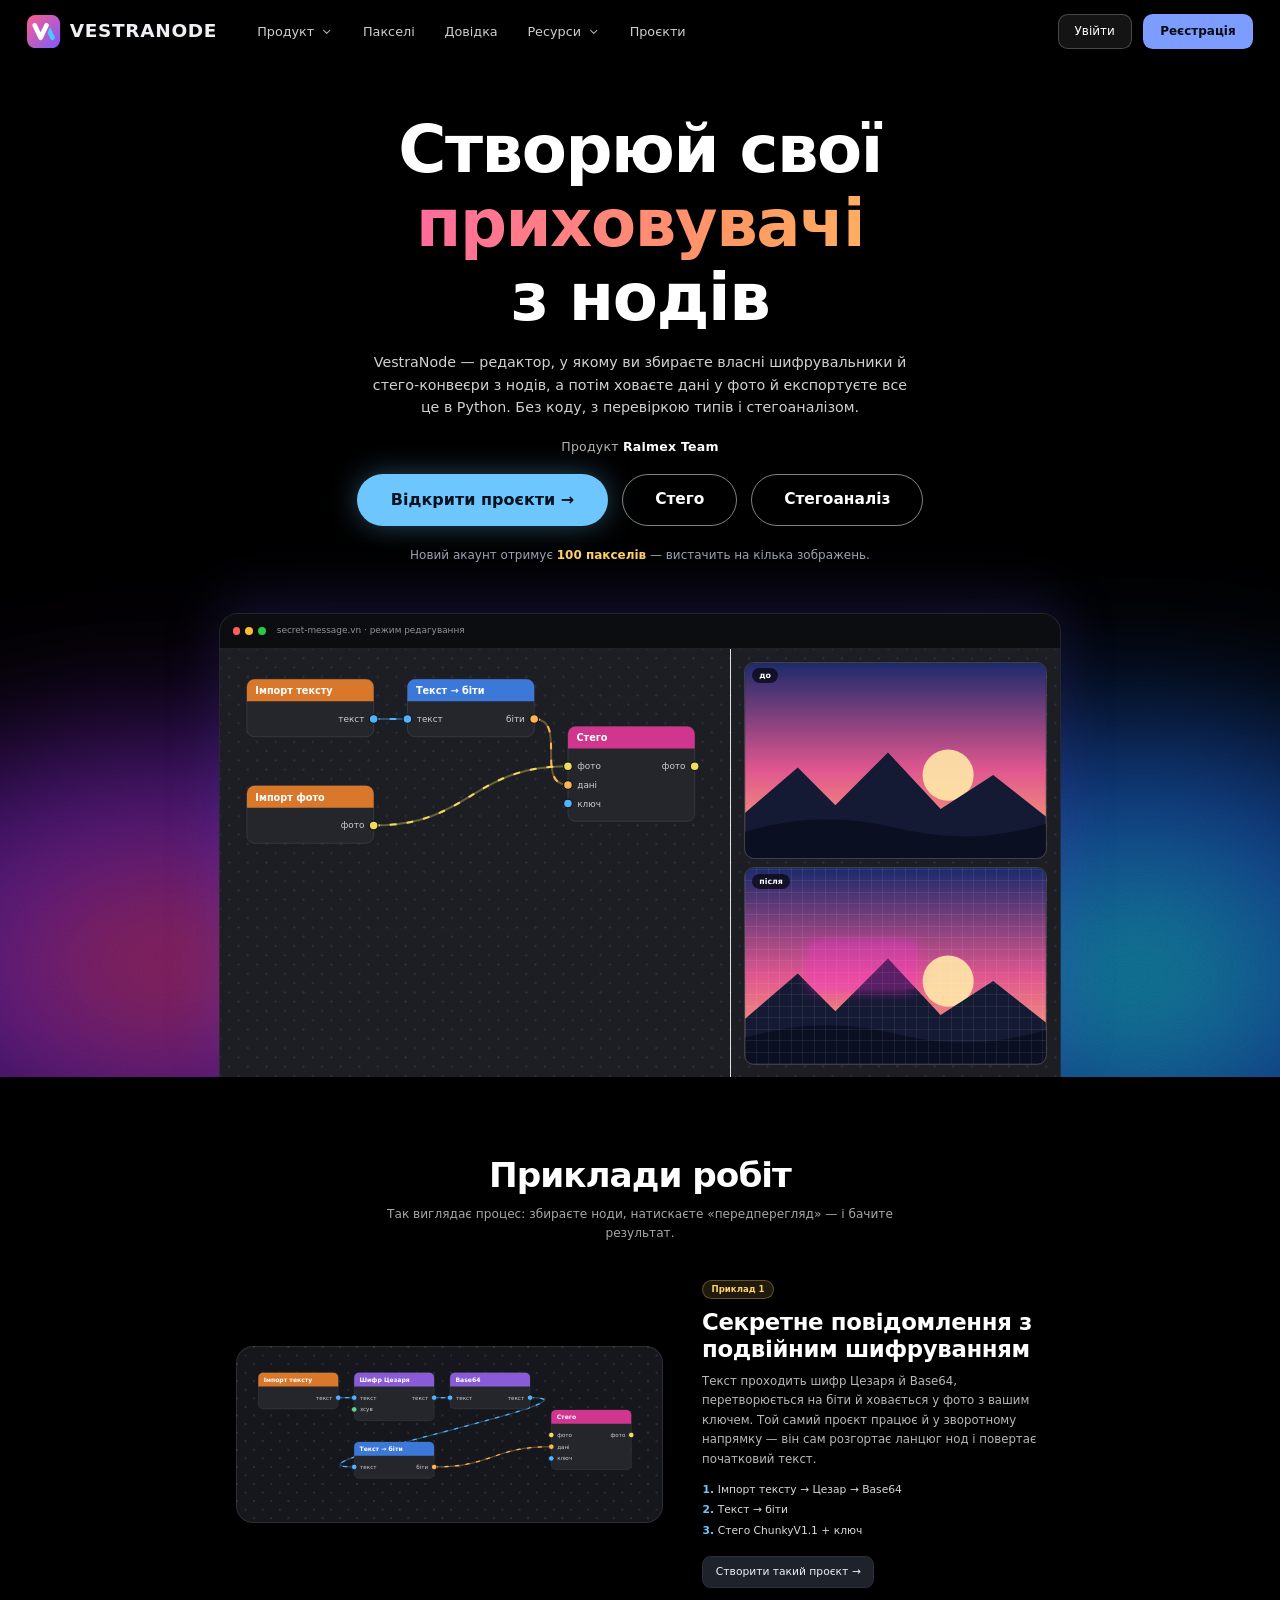
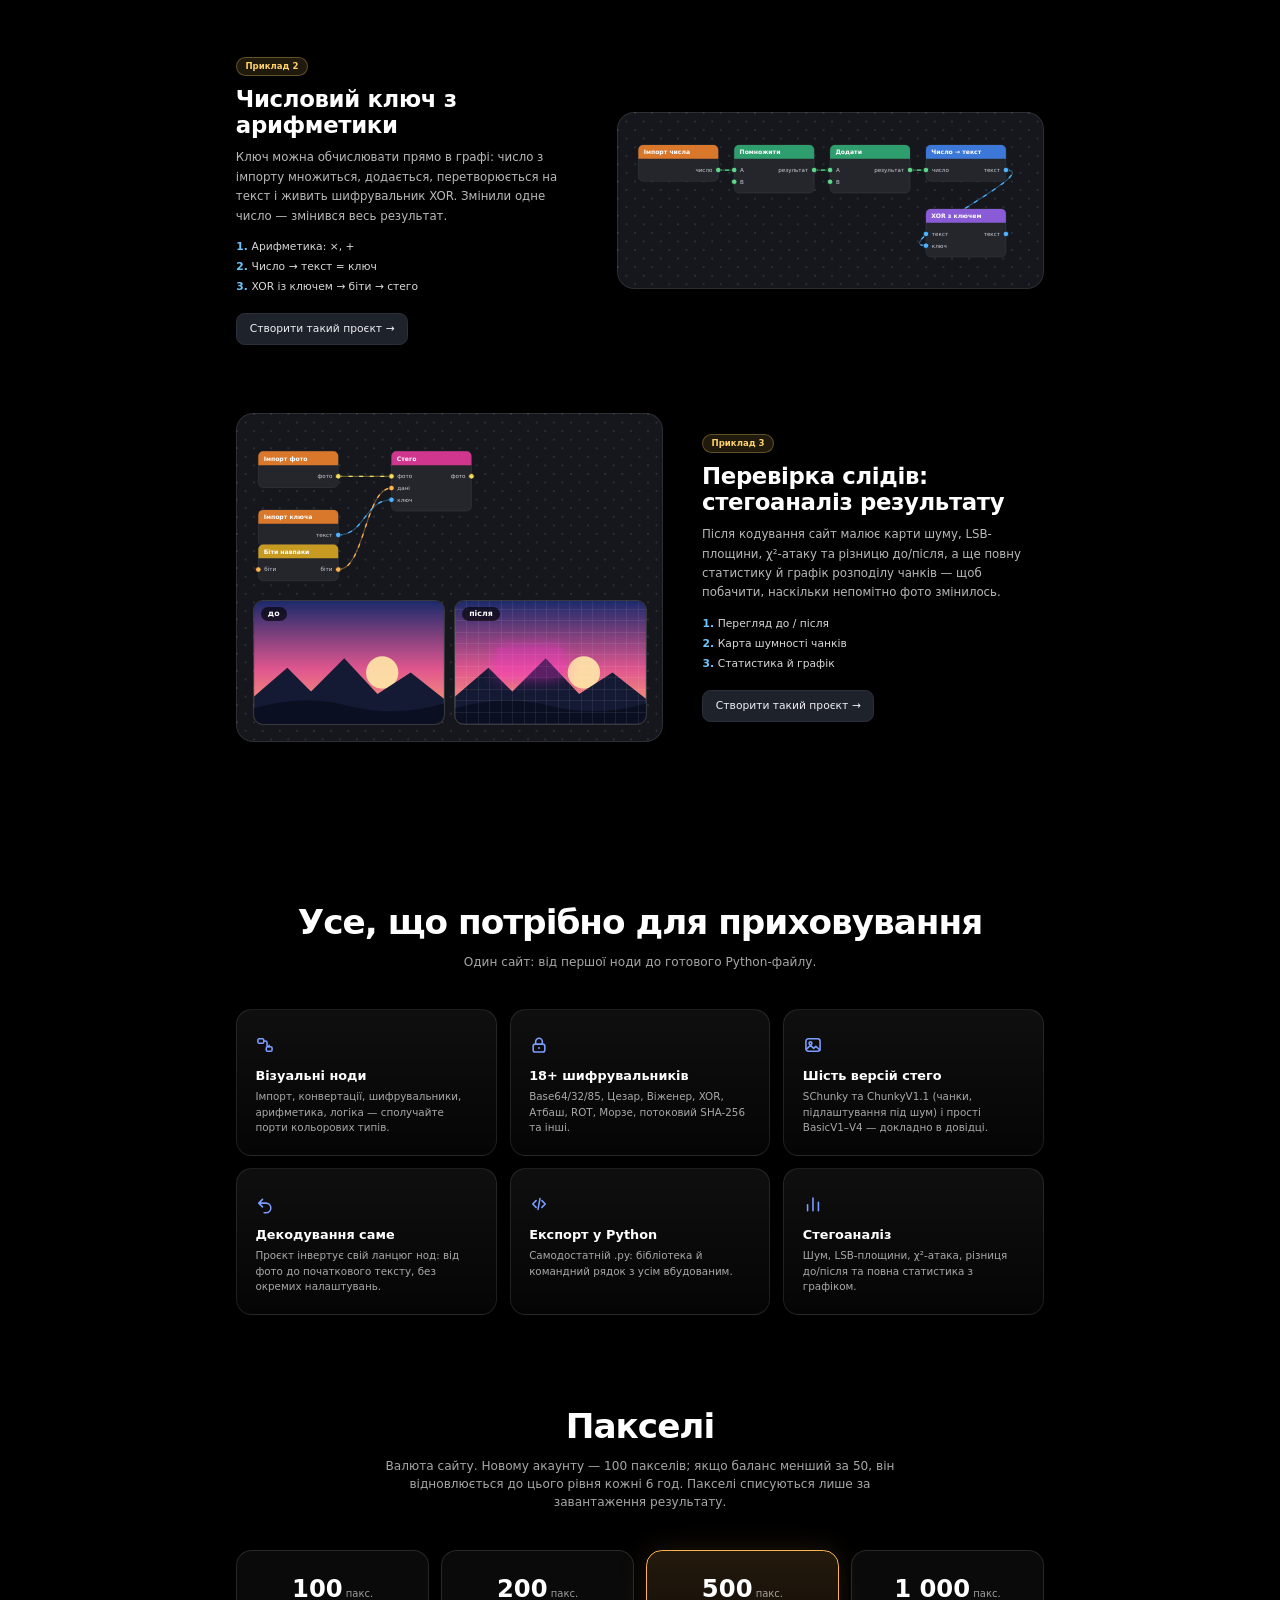
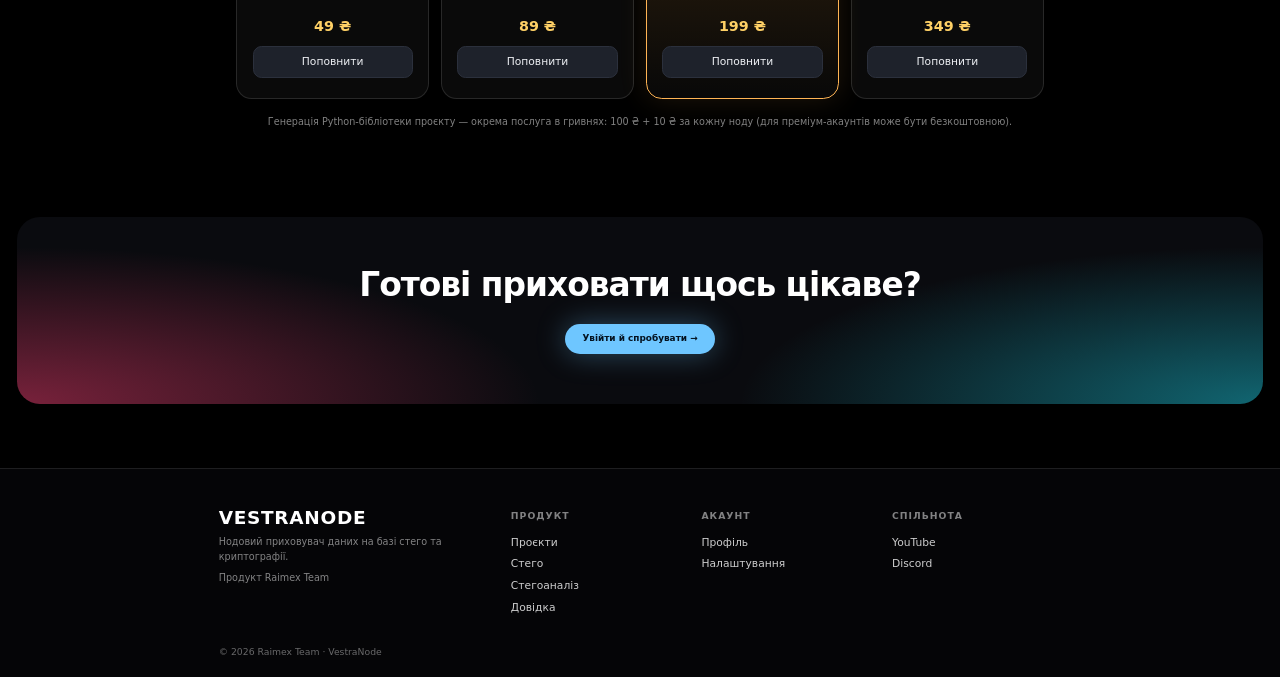
==== index.html @ a46b9a26 "VestraNode static frontend for GitHub Pages Co-Authored-By: Claude Sonnet 5.5 <noreply@anthropic.com" ====
<!doctype html>
<html lang="uk" data-theme="dark">
<head>
  <meta charset="utf-8">
  <meta name="viewport" content="width=device-width, initial-scale=1">
  <title>VestraNode — нодовий приховувач даних</title>
  <link rel="icon" href="img/favicon.svg" type="image/svg+xml">
  <link rel="manifest" href="manifest.webmanifest">
  <link rel="apple-touch-icon" href="img/icon-192.png">
  <meta name="theme-color" content="#0b0c10">
  <link rel="stylesheet" href="css/base.css">
  <link rel="stylesheet" href="css/landing.css">
  <link rel="stylesheet" href="css/pages.css">
  <link rel="stylesheet" href="css/lab.css">
  <link rel="stylesheet" href="css/editor.css">
  <link rel="stylesheet" href="css/extra.css">
</head>
<body>
  <header id="topbar"></header>
  <div id="notice"></div>
  <main id="app"></main>
  <div id="toasts"></div>
  <div id="modal-root"></div>
  <script src="config.js"></script>
  <script type="module" src="js/main.js"></script>
</body>
</html>
---- css/base.css ----
/* ===== VestraNode — база: теми, компоненти ===== */
:root {
  --accent: #7c9cff;
  --on-accent: #0b0c10;
  --bg: #0b0c10; --bg-2: #12141a; --card: #171a21; --card-2: #1e222b; --line: #2b303c;
  --text: #eef0f4; --muted: #9aa3b2; --faint: #6c7586;
  --accent-ink: var(--accent);
  --danger: #ff6b6b; --ok: #5fd68a; --warn: #ffd166;
  --radius: 1rem; --shadow: 0 0.625rem 1.875rem rgba(0, 0, 0, .35);
  --font: "Inter", "Segoe UI", system-ui, -apple-system, Roboto, sans-serif;
  --header-h: 4.25rem;
  color-scheme: dark;
}
:root[data-theme="light"] {
  --bg: #f3f5f9; --bg-2: #ffffff; --card: #ffffff; --card-2: #eef1f6; --line: #d8dde8;
  --text: #171a21; --muted: #4d5666; --faint: #697284;
  --accent-ink: color-mix(in srgb, var(--accent) 48%, #0b1020);
  --danger: #c62828; --ok: #17803f; --warn: #946000;
  --shadow: 0 0.625rem 1.875rem rgba(20, 30, 60, .12);
  color-scheme: light;
}

* { box-sizing: border-box; }
html, body { margin: 0; min-height: 100%; }
body { background: var(--bg); color: var(--text); font: 0.9375rem/1.5 var(--font); -webkit-font-smoothing: antialiased; }
button, input, textarea, select { font: inherit; color: inherit; }
button { cursor: pointer; }
a { color: inherit; text-decoration: none; }
[hidden] { display: none !important; }
small { color: var(--muted); }
h1, h2, h3, h4 { margin: 0; line-height: 1.15; }

/* ---------- смуги прокручування ---------- */
*::-webkit-scrollbar { width: 0.75rem; height: 0.75rem; }
*::-webkit-scrollbar-track { background: transparent; margin: 0.25rem; }
*::-webkit-scrollbar-thumb { background: color-mix(in srgb, var(--muted) 38%, transparent); background-clip: padding-box; border: 0.1875rem solid transparent; border-radius: 62.4375rem; }
*::-webkit-scrollbar-thumb:hover { background: var(--accent); background-clip: padding-box; border: 0.1875rem solid transparent; }
*::-webkit-scrollbar-button { display: none; }
*::-webkit-scrollbar-corner { background: transparent; }

/* ---------- кнопки ---------- */
.btn {
  display: inline-flex; align-items: center; justify-content: center; gap: 0.5rem; padding: 0.625rem 1.125rem; border: 1px solid transparent;
  border-radius: 0.75rem; background: var(--accent); color: var(--on-accent); font-weight: 600; transition: filter .15s, transform .06s, background .15s, border-color .15s, opacity .15s;
  white-space: nowrap;
}
.btn:hover:not(:disabled) { filter: brightness(1.08); }
.btn:active:not(:disabled) { transform: translateY(1px); }
.btn:disabled { opacity: .45; cursor: not-allowed; }
.btn.ghost { background: var(--card-2); color: var(--text); border-color: var(--line); font-weight: 500; }
.btn.ghost:hover:not(:disabled) { border-color: var(--accent); filter: none; }
.btn.danger { background: color-mix(in srgb, var(--danger) 18%, transparent); color: var(--danger); border-color: color-mix(in srgb, var(--danger) 40%, transparent); }
.btn.danger:hover:not(:disabled) { background: var(--danger); color: #fff; filter: none; }
.btn.pill { border-radius: 62.4375rem; padding: 0.75rem 1.5rem; }
.btn.small { padding: 0.375rem 0.75rem; border-radius: 0.625rem; font-size: 0.8125rem; }
.btn.block { width: 100%; }
.icon-btn { width: 2rem; height: 2rem; display: inline-grid; place-items: center; border: 0; border-radius: 0.5625rem; background: transparent; color: var(--muted); transition: background .15s, color .15s; }
.icon-btn:hover { background: var(--card-2); color: var(--text); }
.icon-btn.danger:hover { background: var(--danger); color: #fff; }

/* ---------- поля ---------- */
.input, .textarea {
  width: 100%; padding: 0.625rem 0.8125rem; background: var(--card-2); border: 1px solid var(--line); border-radius: 0.75rem; outline: none;
  transition: border-color .15s, box-shadow .15s;
}
.input:focus, .textarea:focus { border-color: var(--accent); box-shadow: 0 0 0 0.1875rem color-mix(in srgb, var(--accent) 25%, transparent); }
.input.num { font-variant-numeric: tabular-nums; }
.textarea { resize: vertical; min-height: 6rem; font-family: ui-monospace, Consolas, monospace; font-size: 0.8125rem; }
.field { display: grid; gap: 0.375rem; }
.field > span, .label { font-size: 0.8125rem; color: var(--muted); font-weight: 500; }

.check { display: flex; align-items: center; gap: 0.625rem; cursor: pointer; user-select: none; }
.check input { width: 1.125rem; height: 1.125rem; accent-color: var(--accent); margin: 0; }

.switch { position: relative; width: 2.625rem; height: 1.5rem; flex: none; }
.switch input { opacity: 0; position: absolute; inset: 0; margin: 0; cursor: pointer; z-index: 1; }
.switch i { position: absolute; inset: 0; background: var(--line); border-radius: 62.4375rem; transition: background .2s; }
.switch i::after { content: ""; position: absolute; top: 0.1875rem; left: 0.1875rem; width: 1.125rem; height: 1.125rem; border-radius: 50%; background: #fff; transition: transform .2s; }
.switch input:checked + i { background: var(--accent); }
.switch input:checked + i::after { transform: translateX(1.125rem); }

/* ---------- картки / чипи ---------- */
.card { background: var(--card); border: 1px solid var(--line); border-radius: var(--radius); padding: 1.25rem; }
.chip { display: inline-flex; align-items: center; gap: 0.375rem; padding: 0.1875rem 0.625rem; border-radius: 62.4375rem; background: var(--card-2); border: 1px solid var(--line); font-size: 0.75rem; color: var(--muted); }
.seg { display: inline-flex; background: var(--card-2); border: 1px solid var(--line); border-radius: 0.75rem; padding: 0.1875rem; gap: 0.1875rem; }
.seg button { border: 0; background: transparent; padding: 0.4375rem 0.875rem; border-radius: 0.5625rem; color: var(--muted); white-space: nowrap; transition: background .15s, color .15s; }
.seg button.on { background: var(--accent); color: var(--on-accent); font-weight: 600; }
.seg button:disabled { opacity: .4; cursor: not-allowed; }

/* ---------- спадний список (власний, закруглений) ---------- */
.dd { position: relative; }
.dd-btn { display: flex; align-items: center; justify-content: space-between; gap: 0.625rem; width: 100%; text-align: left; padding: 0.5625rem 0.75rem; background: var(--card-2); border: 1px solid var(--line); border-radius: 0.75rem; transition: border-color .15s, box-shadow .15s; }
.dd-btn:hover { border-color: color-mix(in srgb, var(--accent) 55%, var(--line)); }
.dd.open .dd-btn, .dd-btn:focus-visible { border-color: var(--accent); outline: none; box-shadow: 0 0 0 0.1875rem color-mix(in srgb, var(--accent) 25%, transparent); }
.dd-val { min-width: 0; overflow: hidden; text-overflow: ellipsis; white-space: nowrap; }
.dd-chev { flex: none; color: var(--muted); transition: transform .2s; }
.dd.open .dd-chev { transform: rotate(180deg); color: var(--accent-ink); }
.dd-menu {
  position: absolute; left: 0; min-width: 100%; top: calc(100% + 0.375rem); z-index: 80; padding: 0.375rem; max-height: 20rem; overflow-y: auto;
  background: var(--card); border: 1px solid var(--line); border-radius: 0.875rem; box-shadow: 0 0.875rem 2.25rem rgba(0, 0, 0, .5); display: grid; gap: 0.125rem;
  animation: pop .14s ease-out;
}
.dd-menu.up { top: auto; bottom: calc(100% + 0.375rem); }
.dd-item { display: flex; align-items: center; justify-content: space-between; gap: 0.75rem; width: 100%; text-align: left; padding: 0.5rem 0.6875rem; border: 0; border-radius: 0.625rem; background: transparent; white-space: nowrap; }
.dd-item:hover, .dd-item:focus-visible { background: color-mix(in srgb, var(--accent) 14%, transparent); outline: none; }
.dd-item.on { background: color-mix(in srgb, var(--accent) 10%, transparent); }
.dd-item .tick { width: 1rem; height: 1rem; color: var(--accent-ink); opacity: 0; flex: none; }
.dd-item.on .tick { opacity: 1; }
@keyframes pop { from { opacity: 0; transform: translateY(-6px) scale(.98); } to { opacity: 1; transform: none; } }

/* ---------- контекстні меню ---------- */
.ctx { position: fixed; z-index: 200; min-width: 11.875rem; padding: 0.375rem; background: var(--card); border: 1px solid var(--line); border-radius: 0.875rem; box-shadow: 0 1rem 2.5rem rgba(0, 0, 0, .55); animation: pop .12s ease-out; }
.ctx button { display: flex; align-items: center; gap: 0.625rem; width: 100%; padding: 0.5rem 0.6875rem; border: 0; border-radius: 0.5625rem; background: transparent; text-align: left; }
.ctx button:hover { background: color-mix(in srgb, var(--accent) 14%, transparent); }
.ctx button.danger { color: var(--danger); }
.ctx button.danger:hover { background: color-mix(in srgb, var(--danger) 16%, transparent); }
.ctx hr { border: 0; border-top: 1px solid var(--line); margin: 0.3125rem 0.25rem; }

/* ---------- модальні вікна ---------- */
.modal-back { position: fixed; inset: 0; z-index: 300; display: grid; place-items: center; background: rgba(0, 0, 0, .6); backdrop-filter: blur(0.25rem); animation: fade .15s; }
.modal { width: min(27.5rem, 92vw); padding: 1.5rem; background: var(--card); border: 1px solid var(--line); border-radius: 1.25rem; box-shadow: var(--shadow); animation: pop .18s ease-out; }
.modal h3 { font-size: 1.1875rem; margin-bottom: 0.5rem; }
.modal p { color: var(--muted); margin: 0 0 1rem; }
.modal .actions { display: flex; justify-content: flex-end; gap: 0.625rem; margin-top: 1.125rem; }
@keyframes fade { from { opacity: 0; } to { opacity: 1; } }

/* ---------- сповіщення ---------- */
#toasts { position: fixed; right: 1.25rem; top: calc(var(--header-h) + 0.75rem); z-index: 400; display: grid; gap: 0.625rem; max-width: min(27.5rem, 92vw); }
.toast { display: flex; gap: 0.75rem; align-items: flex-start; padding: 0.75rem 0.875rem; border-radius: 0.875rem; background: var(--card); border: 1px solid var(--line); box-shadow: var(--shadow); animation: slide-in .22s ease-out; }
.toast.error { border-color: var(--danger); background: color-mix(in srgb, var(--danger) 14%, var(--card)); }
.toast.error .ico { color: var(--danger); }
.toast.ok { border-color: var(--ok); } .toast.ok .ico { color: var(--ok); }
.toast.info .ico { color: var(--accent-ink); }
.toast.warn { border-color: var(--warn); } .toast.warn .ico { color: var(--warn); }
.toast .msg { flex: 1; }
.toast button { border: 0; background: none; color: var(--muted); padding: 0 0.125rem; }
@keyframes slide-in { from { opacity: 0; transform: translateX(24px); } to { opacity: 1; transform: none; } }

/* ---------- верхня панель ---------- */
#topbar { position: sticky; top: 0; z-index: 90; height: var(--header-h); display: flex; align-items: center; gap: 1.75rem; padding: 0 1.75rem; background: color-mix(in srgb, var(--bg) 82%, transparent); backdrop-filter: blur(0.875rem); border-bottom: 1px solid color-mix(in srgb, var(--line) 60%, transparent); }
#topbar.transparent { background: transparent; border-bottom-color: transparent; backdrop-filter: none; position: fixed; left: 0; right: 0; transition: background .25s, backdrop-filter .25s; }
#topbar.transparent.scrolled { background: rgba(0, 0, 0, .72); backdrop-filter: blur(0.875rem); border-bottom-color: rgba(255, 255, 255, .1); }
.logo { display: flex; align-items: center; gap: 0.625rem; font-weight: 800; letter-spacing: 0.0312rem; font-size: 1.1875rem; }
.logo svg { width: 1.875rem; height: 1.875rem; }
.nav { display: flex; align-items: center; gap: 0.25rem; flex: 1; }
.nav a, .nav .nav-dd button { display: inline-flex; align-items: center; gap: 0.375rem; padding: 0.5rem 0.875rem; border: 0; background: transparent; border-radius: 0.625rem; color: var(--text); font-weight: 500; opacity: .86; transition: background .15s, opacity .15s; }
.nav a:hover, .nav .nav-dd button:hover, .nav a.on { background: color-mix(in srgb, var(--text) 9%, transparent); opacity: 1; }
.nav-dd { position: relative; }
.nav-dd .menu { position: absolute; top: calc(100% + 0.5rem); left: 0; min-width: 14.375rem; }
.top-right { display: flex; align-items: center; gap: 0.75rem; }
.paxel-chip { display: inline-flex; align-items: center; gap: 0.4375rem; padding: 0.375rem 0.75rem; border-radius: 62.4375rem; border: 1px solid var(--line); background: var(--card); font-weight: 600; font-size: 0.875rem; }
.paxel-chip i { width: 0.875rem; height: 0.875rem; border-radius: 0.25rem; background: linear-gradient(135deg, #ffb454, #ff5c8a); transform: rotate(45deg) scale(.85); }
.avatar { width: 2.5rem; height: 2.5rem; border-radius: 50%; object-fit: cover; background: var(--card-2); border: 0.125rem solid var(--line); display: grid; place-items: center; font-weight: 700; color: var(--accent-ink); overflow: hidden; transition: border-color .15s; }
.avatar-btn { border: 0; background: none; padding: 0; border-radius: 50%; }
.avatar-btn:hover .avatar, .avatar-btn[aria-expanded="true"] .avatar { border-color: var(--accent); }
.menu { padding: 0.375rem; background: var(--card); border: 1px solid var(--line); border-radius: 1rem; box-shadow: 0 1.125rem 2.75rem rgba(0, 0, 0, .5); animation: pop .14s ease-out; }
.menu .who { padding: 0.625rem 0.75rem 0.5rem; }
.menu .who b { display: block; } .menu .who small { display: block; }
.menu a, .menu button.row { display: flex; align-items: center; gap: 0.75rem; width: 100%; padding: 0.5625rem 0.75rem; border: 0; border-radius: 0.625rem; background: transparent; text-align: left; color: var(--text); }
.menu a:hover, .menu button.row:hover { background: color-mix(in srgb, var(--accent) 13%, transparent); }
.menu hr { border: 0; border-top: 1px solid var(--line); margin: 0.375rem 0.25rem; }
.menu .row-split { justify-content: space-between; }
.avatar-menu { position: absolute; right: 1.75rem; top: calc(var(--header-h) - 0.375rem); width: 16.25rem; z-index: 120; }
.premium-tag { display: inline-block; font-size: 0.6875rem; font-weight: 800; letter-spacing: 0.0375rem; padding: 0.125rem 0.5rem; border-radius: 0.375rem; color: #1a1205; background: linear-gradient(90deg, #ffd166, #ff9a5c); }

main#app { min-height: calc(100vh - var(--header-h)); }

@media (max-width: 860px) {
  #topbar { padding: 0 0.875rem; gap: 0.625rem; }
  .nav { display: none; }
  .top-right { margin-left: auto; }
  .avatar-menu { right: 0.875rem; }
}

.no-anim *, .no-anim *::before, .no-anim *::after { animation: none !important; transition: none !important; }
---- css/landing.css ----
/* ===== Головна сторінка (у стилі Parsec) ===== */
body[data-page="home"] { background: #000; }
body[data-page="home"] #topbar { color: #fff; }
.nav-dd .menu a { display: block; width: 100%; }
.nav-dd .menu { background: var(--card); }
.try { background: transparent !important; color: #fff !important; border: 0.125rem solid #fff !important; padding: 0.625rem 1.375rem; }
.try:hover { background: #fff !important; color: #000 !important; filter: none !important; }

.hero { position: relative; overflow: hidden; background: #000; color: #fff; padding: 9.375rem 1.5rem 0; text-align: center; isolation: isolate; }
.hero-glow { position: absolute; z-index: -2; border-radius: 50%; filter: blur(5rem); will-change: transform; }
.hero-glow.a { width: 70vw; height: 46vw; left: -22vw; bottom: -14vw; background: radial-gradient(closest-side, #ff3d71 0%, #8a2be2 50%, rgba(0, 0, 0, 0) 100%); opacity: .55; animation: drift-a 14s ease-in-out infinite alternate; }
.hero-glow.b { width: 70vw; height: 52vw; right: -24vw; bottom: -18vw; background: radial-gradient(closest-side, #19d3e8 0%, #1d5fd8 52%, rgba(0, 0, 0, 0) 100%); opacity: .6; animation: drift-b 16s ease-in-out infinite alternate; }
.hero-grain { position: absolute; inset: 0; z-index: -1; opacity: .16; mix-blend-mode: overlay; pointer-events: none;
  background-image: url("data:image/svg+xml;utf8,<svg xmlns='http://www.w3.org/2000/svg' width='180' height='180'><filter id='n'><feTurbulence type='fractalNoise' baseFrequency='.9' numOctaves='2' stitchTiles='stitch'/><feColorMatrix values='0 0 0 0 1  0 0 0 0 1  0 0 0 0 1  0 0 0 .9 0'/></filter><rect width='100%' height='100%' filter='url(%23n)'/></svg>"); }
@keyframes drift-a { to { transform: translate(8vw, -4vw) scale(1.12); } }
@keyframes drift-b { to { transform: translate(-7vw, -3vw) scale(1.08); } }

.hero-inner { max-width: 61.25rem; margin: 0 auto; }
.eyebrow { display: inline-block; padding: 0.375rem 1rem; border: 1px solid rgba(255, 255, 255, .22); border-radius: 62.4375rem; color: rgba(255, 255, 255, .8); font-size: 0.8125rem; letter-spacing: 0.025rem; background: rgba(255, 255, 255, .05); margin-bottom: 1.625rem; }
.hero h1 { font-size: clamp(2.625rem, 7.2vw, 5.75rem); font-weight: 900; letter-spacing: -0.125rem; line-height: 1.04; }
.grad-word { display: inline-block; background: linear-gradient(90deg, #ff6b9d, #ff9a62, #ffd166, #ff6b9d); background-size: 220% 100%; -webkit-background-clip: text; background-clip: text; color: transparent; animation: shine 5s linear infinite; transition: opacity .3s, transform .3s; }
.grad-word.out { opacity: 0; transform: translateY(0.875rem); }
@keyframes shine { to { background-position: 220% 0; } }
.lead { max-width: 47.5rem; margin: 1.75rem auto 0; font-size: clamp(1rem, 1.6vw, 1.25rem); color: rgba(255, 255, 255, .82); line-height: 1.6; }
.cta { display: flex; flex-wrap: wrap; justify-content: center; gap: 0.875rem; margin-top: 2.375rem; }
.cta-main { background: #6ec6ff !important; color: #04121f !important; font-weight: 700; font-size: 1.0625rem; padding: 0.9375rem 2rem; box-shadow: 0 0 2.5rem rgba(110, 198, 255, .35); }
.cta-main:hover { filter: brightness(1.1) !important; box-shadow: 0 0 3.5rem rgba(110, 198, 255, .5); }
.btn.outline { background: transparent; color: #fff; border: 0.125rem solid rgba(255, 255, 255, .5); font-weight: 600; }
.btn.outline:hover { background: rgba(255, 255, 255, .12); border-color: #fff; filter: none; }
.hint { margin-top: 1.375rem; color: rgba(255, 255, 255, .6); font-size: 0.875rem; }
.hint b { color: #ffd166; }

.mock-wrap { max-width: 73.75rem; margin: 4.375rem auto 0; padding: 0 0 0; }
.mock { background: rgba(14, 15, 19, .88); border: 1px solid rgba(255, 255, 255, .1); border-bottom: 0; border-radius: 1.625rem 1.625rem 0 0; backdrop-filter: blur(0.625rem); box-shadow: 0 -1.25rem 5rem rgba(110, 90, 255, .18); overflow: hidden; text-align: left; }
.mock-bar { display: flex; align-items: center; gap: 0.4375rem; padding: 0.875rem 1.125rem; border-bottom: 1px solid rgba(255, 255, 255, .08); color: rgba(255, 255, 255, .55); font-size: 0.7812rem; }
.mock-bar i { width: 0.6875rem; height: 0.6875rem; border-radius: 50%; background: #ff5f57; } .mock-bar i:nth-child(2) { background: #febc2e; } .mock-bar i:nth-child(3) { background: #28c840; margin-right: 0.5rem; }
.mock-body { display: grid; grid-template-columns: 1.55fr 0.125rem 1fr; min-height: 18.75rem; background-image: radial-gradient(#2c2f38 0.0938rem, transparent 0.1rem), radial-gradient(#2c2f38 0.0938rem, transparent 0.1rem); background-size: 1.625rem 1.625rem; background-position: 0 0, 0.8125rem 0.8125rem; background-color: #1c1e24; }
.mock-editor { padding: 0.875rem; } .mock-split { background: #fff; opacity: .85; }
.mock-photos { display: grid; align-content: center; gap: 0.75rem; padding: 1.125rem; }
.ph { position: relative; border-radius: 0.875rem; overflow: hidden; aspect-ratio: 400 / 260; border: 1px solid rgba(255, 255, 255, .15); }
.ph img { width: 100%; height: 100%; display: block; object-fit: cover; }
.ph span { position: absolute; left: 0.625rem; top: 0.5rem; padding: 0.125rem 0.625rem; border-radius: 62.4375rem; font-size: 0.6875rem; font-weight: 700; background: rgba(0, 0, 0, .65); color: #fff; }
.grid-overlay { position: absolute; inset: 0; background: repeating-linear-gradient(0deg, rgba(255, 255, 255, .07) 0 1px, transparent 1px 1rem), repeating-linear-gradient(90deg, rgba(255, 255, 255, .07) 0 1px, transparent 1px 1rem); animation: pulse-grid 3s ease-in-out infinite; }
.grid-overlay::after { content: ""; position: absolute; left: 22%; top: 38%; width: 34%; height: 24%; background: rgba(255, 43, 214, .3); box-shadow: 0 0 1.375rem rgba(255, 43, 214, .6); }
@keyframes pulse-grid { 50% { opacity: .45; } }

.mini-graph { width: 100%; height: auto; display: block; }
.mini-graph .flow { animation: dash 1.1s linear infinite; }
@keyframes dash { to { stroke-dashoffset: -20; } }

/* секції */
.section { max-width: 73.75rem; margin: 0 auto; padding: 6.875rem 1.5rem 1.25rem; color: #fff; }
.section-head { text-align: center; margin-bottom: 3.375rem; }
.section-head h2 { font-size: clamp(1.875rem, 4vw, 3rem); font-weight: 800; letter-spacing: -1px; }
.section-head p { max-width: 45rem; margin: 0.875rem auto 0; color: rgba(255, 255, 255, .65); font-size: 1.0625rem; }
.example { display: grid; grid-template-columns: 1.25fr 1fr; gap: 3.375rem; align-items: center; margin-bottom: 6rem; }
.example.flip { grid-template-columns: 1fr 1.25fr; } .example.flip .example-art { order: 2; }
.example-art { background: radial-gradient(circle at 20% 0%, rgba(124, 156, 255, .1), transparent 60%), #15171c; border: 1px solid rgba(255, 255, 255, .1); border-radius: 1.5rem; padding: 1.375rem; box-shadow: 0 1.25rem 3.75rem rgba(0, 0, 0, .5);
  background-image: radial-gradient(#2b2e36 0.0875rem, transparent 0.0938rem), radial-gradient(#2b2e36 0.0875rem, transparent 0.0938rem); background-size: 1.5rem 1.5rem; background-position: 0 0, 0.75rem 0.75rem; }
.example-art .mock-photos { grid-template-columns: 1fr 1fr; padding: 0.875rem 0 0; }
.badge { display: inline-block; padding: 0.1875rem 0.75rem; border-radius: 62.4375rem; font-size: 0.75rem; font-weight: 700; color: #ffd166; background: rgba(255, 209, 102, .12); border: 1px solid rgba(255, 209, 102, .3); margin-bottom: 0.875rem; }
.example-text h3 { font-size: clamp(1.375rem, 2.6vw, 2rem); font-weight: 800; letter-spacing: -0.0312rem; }
.example-text p { color: rgba(255, 255, 255, .72); margin: 0.875rem 0 1.125rem; font-size: 1.0312rem; line-height: 1.65; }
.example-text ol { margin: 0 0 1.5rem; padding-left: 1.375rem; color: rgba(255, 255, 255, .85); display: grid; gap: 0.375rem; }
.example-text li::marker { color: #6ec6ff; font-weight: 700; }
.features { display: grid; grid-template-columns: repeat(3, 1fr); gap: 1.125rem; }
.feature { padding: 1.625rem; border-radius: 1.375rem; background: linear-gradient(180deg, rgba(255, 255, 255, .06), rgba(255, 255, 255, .02)); border: 1px solid rgba(255, 255, 255, .1); transition: transform .2s, border-color .2s; }
.feature:hover { transform: translateY(-0.25rem); border-color: rgba(110, 198, 255, .5); }
.feature .ico { font-size: 1.75rem; margin-bottom: 0.875rem; } .feature h4 { font-size: 1.125rem; margin-bottom: 0.5rem; } .feature p { margin: 0; color: rgba(255, 255, 255, .65); font-size: 0.9062rem; }
.packs { display: grid; grid-template-columns: repeat(4, 1fr); gap: 1rem; }
.pack { padding: 1.75rem 1.375rem; border-radius: 1.375rem; background: rgba(255, 255, 255, .04); border: 1px solid rgba(255, 255, 255, .12); text-align: center; display: grid; gap: 0.75rem; }
.pack.best { border-color: #ffb454; background: linear-gradient(180deg, rgba(255, 180, 84, .14), rgba(255, 255, 255, .03)); box-shadow: 0 0 2.5rem rgba(255, 180, 84, .12); }
.pack .amount { font-size: 2.125rem; font-weight: 800; } .pack .amount small { font-size: 0.875rem; color: rgba(255, 255, 255, .6); font-weight: 500; }
.pack .price { font-size: 1.25rem; color: #ffd166; font-weight: 700; }
.fine { color: rgba(255, 255, 255, .5); font-size: 0.8438rem; text-align: center; margin-top: 1.375rem; }
.band { margin: 5.625rem 1.5rem 0; padding: 4.375rem 1.5rem; text-align: center; border-radius: 2rem; color: #fff; background: radial-gradient(60% 120% at 0% 100%, rgba(255, 61, 113, .45), transparent 70%), radial-gradient(60% 120% at 100% 100%, rgba(25, 211, 232, .45), transparent 70%), #0a0b0f; border: 1px solid rgba(255, 255, 255, .1); display: grid; gap: 1.625rem; justify-items: center; }
.band h2 { font-size: clamp(1.75rem, 4vw, 2.875rem); font-weight: 800; letter-spacing: -1px; }
.footer { margin-top: 5.625rem; padding: 3.5rem 1.75rem 1.625rem; color: #fff; border-top: 1px solid rgba(255, 255, 255, .1); background: #050507; }
.footer-grid { max-width: 73.75rem; margin: 0 auto; display: grid; grid-template-columns: 1.6fr 1fr 1fr 1fr; gap: 1.875rem; }
.footer h5 { margin: 0 0 0.75rem; font-size: 0.8125rem; text-transform: uppercase; letter-spacing: 1px; color: rgba(255, 255, 255, .5); }
.footer a { display: block; padding: 0.25rem 0; color: rgba(255, 255, 255, .8); } .footer a:hover { color: #6ec6ff; }
.footer .fine { text-align: left; margin: 0.625rem 0 0; }
.footer-bottom { max-width: 73.75rem; margin: 2.25rem auto 0; color: rgba(255, 255, 255, .4); font-size: 0.8125rem; }

@media (max-width: 900px) {
  .example, .example.flip { grid-template-columns: 1fr; gap: 1.625rem; } .example.flip .example-art { order: 0; }
  .features, .packs { grid-template-columns: repeat(2, 1fr); } .footer-grid { grid-template-columns: 1fr 1fr; }
  .mock-body { grid-template-columns: 1fr; } .mock-split { display: none; }
}
@media (max-width: 560px) { .features, .packs { grid-template-columns: 1fr; } }
:root[data-theme="light"] body[data-page="home"] #topbar .nav a, :root[data-theme="light"] body[data-page="home"] #topbar .logo { color: #fff; }
---- css/pages.css ----
/* ===== Сторінки застосунку: вхід, проєкти, профіль, налаштування, інструменти ===== */
.page { max-width: 73.75rem; margin: 0 auto; padding: 2.25rem 1.75rem 5rem; }
.page-head { display: flex; flex-wrap: wrap; align-items: center; justify-content: space-between; gap: 1rem; margin-bottom: 1.625rem; }
.page-head h1 { font-size: 1.875rem; letter-spacing: -0.0312rem; }
.page-head .sub { color: var(--muted); margin-top: 0.25rem; }
.row-gap { display: flex; flex-wrap: wrap; gap: 0.625rem; align-items: center; }
.empty-page { display: grid; place-items: center; gap: 1rem; padding: 7.5rem 1.25rem; text-align: center; }

/* ---------- вхід ---------- */
.auth-page { min-height: calc(100vh - var(--header-h)); display: grid; place-items: center; padding: 1.875rem 1rem; background: radial-gradient(60% 50% at 80% 10%, color-mix(in srgb, var(--accent) 16%, transparent), transparent), radial-gradient(50% 50% at 10% 90%, rgba(255, 61, 113, .12), transparent); }
.auth-card { width: min(27.5rem, 100%); padding: 2.125rem; border-radius: 1.625rem; background: var(--card); border: 1px solid var(--line); box-shadow: var(--shadow); display: grid; gap: 0.875rem; text-align: center; }
.auth-logo { width: 3.625rem; height: 3.625rem; margin: 0 auto; } .auth-logo svg { width: 100%; height: 100%; }
.auth-card .sub { color: var(--muted); margin: 0; font-size: 0.875rem; }
.btn.google { background: #fff; color: #1f1f1f; border: 1px solid #dadce0; font-weight: 600; gap: 0.75rem; padding: 0.75rem; }
.warn-note { color: var(--warn); font-size: 0.8125rem; margin: 0; }
.login-dev { display: grid; gap: 0.75rem; text-align: left; margin-top: 0.375rem; }
.divider { display: flex; align-items: center; gap: 0.625rem; color: var(--faint); font-size: 0.75rem; }
.divider::before, .divider::after { content: ""; flex: 1; border-top: 1px solid var(--line); }

/* ---------- проєкти ---------- */
.projects { display: grid; grid-template-columns: repeat(auto-fill, minmax(20rem, 1fr)); gap: 1rem; }
.project-card { display: grid; gap: 0.875rem; padding: 1.125rem; border-radius: 1.25rem; background: var(--card); border: 1px solid var(--line); transition: border-color .15s, transform .15s; }
.project-card:hover { border-color: color-mix(in srgb, var(--accent) 60%, var(--line)); transform: translateY(-0.125rem); }
.project-top { display: flex; gap: 0.875rem; align-items: center; }
.vnp-badge { width: 3.25rem; height: 3.25rem; flex: none; border-radius: 0.875rem; overflow: hidden; }
.project-name { font-size: 1.0625rem; font-weight: 700; word-break: break-word; }
.project-meta { display: grid; gap: 0.125rem; color: var(--muted); font-size: 0.8125rem; }
.project-actions { display: flex; flex-wrap: wrap; gap: 0.5rem; }
.project-actions .btn { flex: 1 1 auto; } .project-actions .btn.danger { flex: 0 0 auto; }
.new-card { display: grid; place-items: center; min-height: 10rem; border: 0.125rem dashed var(--line); background: transparent; color: var(--muted); font-size: 1rem; font-weight: 600; }
.new-card:hover { border-color: var(--accent); color: var(--accent-ink); }
.skeleton { height: 9.375rem; border-radius: 1.25rem; background: linear-gradient(90deg, var(--card) 25%, var(--card-2) 50%, var(--card) 75%); background-size: 200% 100%; animation: sk 1.2s linear infinite; }
@keyframes sk { to { background-position: -200% 0; } }

/* ---------- профіль ---------- */
.profile-grid { display: grid; grid-template-columns: 21.25rem minmax(0, 1fr); gap: 1.25rem; align-items: start; }
.profile-card { display: grid; gap: 1rem; justify-items: center; text-align: center; }
.profile-avatar { position: relative; width: 7.5rem; height: 7.5rem; }
.profile-avatar .avatar { width: 7.5rem; height: 7.5rem; font-size: 2.75rem; }
.profile-avatar button { position: absolute; right: -0.125rem; bottom: -0.125rem; width: 2.25rem; height: 2.25rem; border-radius: 50%; border: 0.1875rem solid var(--card); background: var(--accent); color: var(--on-accent); font-size: 1rem; }
.name-row { display: flex; gap: 0.5rem; width: 100%; }
.balance { width: 100%; padding: 1.125rem; border-radius: 1.125rem; background: linear-gradient(135deg, color-mix(in srgb, #ffb454 18%, var(--card-2)), color-mix(in srgb, #ff5c8a 14%, var(--card-2))); border: 1px solid var(--line); display: grid; gap: 0.25rem; }
.balance .big { font-size: 2.375rem; font-weight: 800; letter-spacing: -1px; }
.premium-box { width: 100%; padding: 0.875rem; border-radius: 1rem; border: 1px solid #e8b04a; background: color-mix(in srgb, #ffd166 12%, var(--card-2)); text-align: left; }
.pack-grid { display: grid; grid-template-columns: repeat(4, 1fr); gap: 0.625rem; width: 100%; }
.pack-btn { display: grid; gap: 0.125rem; padding: 0.75rem 0.375rem; border-radius: 0.875rem; border: 1px solid var(--line); background: var(--card-2); font-weight: 700; transition: border-color .15s, transform .1s; }
.pack-btn:hover { border-color: var(--accent); transform: translateY(-0.125rem); }
.pack-btn small { font-weight: 500; }
.promo-row { display: flex; gap: 0.5rem; width: 100%; }
.stack { display: grid; grid-template-columns: minmax(0, 1fr); gap: 1.25rem; min-width: 0; }
.section-title { display: flex; justify-content: space-between; align-items: baseline; margin-bottom: 0.875rem; }
.section-title h3 { font-size: 1.125rem; }

.heat-wrap { overflow-x: auto; padding-bottom: 0.375rem; }
.heat { display: grid; grid-auto-flow: column; grid-template-rows: repeat(7, 0.8125rem); grid-auto-columns: 0.8125rem; gap: 0.25rem; width: max-content; }
.heat i { border-radius: 0.1875rem; background: color-mix(in srgb, var(--text) 8%, transparent); }
.heat i[data-l="1"] { background: color-mix(in srgb, var(--accent) 30%, transparent); }
.heat i[data-l="2"] { background: color-mix(in srgb, var(--accent) 55%, transparent); }
.heat i[data-l="3"] { background: color-mix(in srgb, var(--accent) 80%, transparent); }
.heat i[data-l="4"] { background: var(--accent); }
.heat-legend { display: flex; gap: 0.375rem; align-items: center; color: var(--muted); font-size: 0.75rem; margin-top: 0.625rem; }
.heat-legend i { width: 0.8125rem; height: 0.8125rem; border-radius: 0.1875rem; display: inline-block; }
.stat-row { display: grid; grid-template-columns: repeat(3, 1fr); gap: 0.75rem; margin-bottom: 1.125rem; }
.stat-row > div { padding: 0.75rem 0.875rem; border-radius: 0.875rem; background: var(--card-2); border: 1px solid var(--line); }
.stat-row b { display: block; font-size: 1.5rem; letter-spacing: -0.0312rem; }
.list { display: grid; gap: 0.25rem; }
.list > div { display: flex; gap: 0.75rem; justify-content: space-between; padding: 0.5rem 0.625rem; border-radius: 0.625rem; font-size: 0.875rem; }
.list > div:nth-child(odd) { background: color-mix(in srgb, var(--text) 4%, transparent); }
.list .when { color: var(--muted); white-space: nowrap; font-size: 0.7812rem; }
.delta-plus { color: var(--ok); font-weight: 700; } .delta-minus { color: var(--danger); font-weight: 700; }

/* ---------- налаштування ---------- */
.settings { max-width: 47.5rem; display: grid; gap: 1.125rem; }
.setting { display: flex; justify-content: space-between; align-items: center; gap: 1.25rem; padding: 0.375rem 0; }
.setting + .setting { border-top: 1px solid var(--line); padding-top: 1.125rem; margin-top: 0.5rem; }
.setting h4 { font-size: 0.9375rem; } .setting p { margin: 0.125rem 0 0; color: var(--muted); font-size: 0.8438rem; }
.swatch-row { display: flex; gap: 0.625rem; align-items: center; flex-wrap: wrap; }
.swatch { width: 1.875rem; height: 1.875rem; border-radius: 50%; border: 0.1875rem solid transparent; outline: 0.125rem solid transparent; transition: transform .1s; }
.swatch:hover { transform: scale(1.12); } .swatch.on { outline-color: var(--text); }
input[type=color].round { width: 2.125rem; height: 2.125rem; padding: 0; border: 0.125rem solid var(--line); border-radius: 50%; background: none; overflow: hidden; cursor: pointer; }
input[type=color].round::-webkit-color-swatch-wrapper { padding: 0; } input[type=color].round::-webkit-color-swatch { border: 0; border-radius: 50%; }

@media (max-width: 900px) { .profile-grid { grid-template-columns: 1fr; } }
---- css/lab.css ----
/* ===== «Лабораторія»: картки, сітка, статистика, графік, термінал, бічна панель інструмента ===== */
.tool { display: grid; grid-template-columns: 22.5rem minmax(0, 1fr); min-height: calc(100vh - var(--header-h)); }
.tool-side { position: sticky; top: var(--header-h); align-self: start; height: calc(100vh - var(--header-h)); display: flex; flex-direction: column; background: var(--bg-2); border-right: 1px solid var(--line); }
.tool-scroll { flex: 1; overflow-y: auto; padding: 1.375rem 1.375rem 2.5rem; display: grid; gap: 1rem; align-content: start;
  -webkit-mask-image: linear-gradient(#000 calc(100% - 2.375rem), transparent); mask-image: linear-gradient(#000 calc(100% - 2.375rem), transparent); }
.tool-buttons { padding: 0.875rem 1.375rem 1.125rem; border-top: 1px solid var(--line); background: var(--bg-2); display: grid; gap: 0.5rem; }
.tool-main { padding: 1.375rem 1.625rem 5rem; min-width: 0; }
.tool-title { display: flex; align-items: center; gap: 0.625rem; font-weight: 700; font-size: 1.1875rem; }
.step-lbl { display: flex; align-items: center; gap: 0.5rem; margin-bottom: 0.4375rem; font-weight: 600; font-size: 0.8438rem; }
.step-lbl i { font-style: normal; width: 1.25rem; height: 1.25rem; display: grid; place-items: center; border-radius: 50%; background: var(--accent); color: var(--on-accent); font-size: 0.6875rem; }
.params3 { display: grid; grid-template-columns: repeat(3, 1fr); gap: 0.5rem; }
.params3 label { display: grid; gap: 0.1875rem; font-size: 0.75rem; color: var(--muted); }
.checks { display: grid; gap: 0.5rem; margin-top: 0.75rem; } .check small { display: block; font-size: 0.75rem; }
.drop { border: 0.0938rem dashed var(--line); border-radius: 0.875rem; background: var(--card-2); padding: 0.75rem; transition: border-color .15s, background .15s; }
.drop.over { border-color: var(--accent); background: color-mix(in srgb, var(--accent) 12%, var(--card-2)); }
.drop-empty { text-align: center; padding: 0.625rem 0; color: var(--muted); cursor: pointer; } .drop-empty u { color: var(--accent-ink); }
.drop-file { display: flex; align-items: center; gap: 0.625rem; }
.drop-file img { width: 3.25rem; height: 3.25rem; object-fit: cover; border-radius: 0.625rem; flex: none; }
.drop-file .meta { flex: 1; min-width: 0; } .drop-file .name { display: block; overflow: hidden; text-overflow: ellipsis; white-space: nowrap; font-weight: 600; }
.price-line { display: flex; justify-content: space-between; align-items: baseline; font-size: 0.8125rem; color: var(--muted); }
.price-line b { color: var(--text); font-size: 0.9375rem; }
.result-box { padding: 0.5625rem 0.75rem; border-radius: 0.6875rem; font-size: 0.8125rem; background: var(--card-2); border: 1px solid var(--line); }
.result-box.ok { border-color: var(--ok); color: var(--ok); } .result-box.bad { border-color: var(--danger); color: var(--danger); }
.busy { opacity: .6; pointer-events: none; }

/* ---------- лабораторія ---------- */
.lab-toolbar { display: flex; flex-wrap: wrap; gap: 0.75rem 1.125rem; align-items: flex-end; margin-bottom: 1rem; --ctl: 2.625rem; }
.tb-field { display: grid; gap: 0.25rem; } .tb-field small { white-space: nowrap; }
.lab-toolbar .dd-btn, .lab-toolbar .seg, .lab-toolbar .btn, .lab-toolbar input[type=color] { height: var(--ctl); }
.lab-toolbar .dd { min-width: 10.625rem; } .lab-toolbar .seg { align-items: stretch; } .lab-toolbar .seg button { padding: 0 0.875rem; }
.lab-toolbar input[type=color].round { width: 3.5rem; border-radius: 0.75rem; padding: 0.1875rem; }
.lab-cards { display: grid; grid-template-columns: repeat(2, minmax(0, 1fr)); gap: 1rem; max-width: 77.5rem; --ar: 1.333; }
.compact .lab-cards { max-width: 57.5rem; gap: 0.75rem; }
.lab-card { position: relative; padding: 0.75rem; border-radius: var(--radius); background: var(--card); border: 1px solid var(--line); min-width: 0; }
.lab-card h3 { margin: 0.125rem 0.25rem 0.625rem; font-size: 0.8125rem; font-weight: 600; }
.compact .lab-card h3 { font-size: 0.75rem; }
.lab-frame { position: relative; width: 100%; aspect-ratio: var(--ar); background: color-mix(in srgb, var(--bg) 70%, var(--card)); border-radius: 0.75rem; overflow: hidden; display: grid; place-items: center; }
.lab-frame img, .lab-frame canvas { width: 100%; height: 100%; object-fit: contain; display: block; }
.lab-frame canvas { image-rendering: pixelated; }
.lab-ph { padding: 0.875rem; text-align: center; color: var(--muted); font-size: 0.875rem; } .lab-ph.err { color: var(--danger); }
.compact .lab-ph { font-size: 0.7812rem; }
.lab-frame pre { position: absolute; inset: 0; margin: 0; padding: 0.875rem 1rem; overflow: hidden; white-space: pre-wrap; word-break: break-word; font: 0.7812rem/1.5 ui-monospace, Consolas, monospace; align-self: start; text-align: left; }
.lab-frame.textbox::after { content: ""; position: absolute; left: 0; right: 0; bottom: 0; height: 3rem; pointer-events: none; background: linear-gradient(transparent, color-mix(in srgb, var(--bg) 70%, var(--card))); }
.lab-cap { margin: 0.5rem 0.25rem 0; font-size: 0.75rem; color: var(--muted); min-height: 1px; }
.lab-legend { margin-top: 0.625rem; } .lab-legend .bar { height: 0.625rem; border-radius: 0.375rem; } .lab-legend .ends { display: flex; justify-content: space-between; font-size: 0.6875rem; color: var(--muted); margin-top: 0.125rem; }
.lab-stale { position: absolute; top: 0.625rem; right: 0.75rem; padding: 0.125rem 0.625rem; border-radius: 62.4375rem; font-size: 0.6875rem; font-weight: 700; background: #e0a73a; color: #1c1405; }
.lab-h2 { margin: 1.75rem 0 0.75rem; font-size: 1.125rem; }
.lab-stats { display: grid; grid-template-columns: repeat(auto-fit, minmax(16.875rem, 1fr)); gap: 0.875rem; max-width: 77.5rem; }
.stat-group { background: var(--card); border: 1px solid var(--line); border-radius: var(--radius); padding: 0.875rem 1rem; }
.stat-group h4 { margin: 0 0 0.5rem; font-size: 0.75rem; text-transform: uppercase; letter-spacing: 0.0375rem; color: var(--accent-ink); }
.stat { display: flex; justify-content: space-between; gap: 0.75rem; padding: 0.3125rem 0; border-bottom: 1px dashed color-mix(in srgb, var(--text) 10%, transparent); font-size: 0.875rem; }
.stat:last-child { border: 0; } .stat .k { color: var(--muted); } .stat .v { text-align: right; font-weight: 600; font-variant-numeric: tabular-nums; } .stat .v small { display: block; font-weight: 400; font-size: 0.7188rem; }
.lab-empty { color: var(--muted); padding: 0.5rem 0.125rem; }
.lab-chart { margin-top: 1.25rem; max-width: 77.5rem; padding: 0.875rem 1rem 1rem; }
.lab-chart-head { display: flex; flex-wrap: wrap; gap: 0.625rem 1rem; align-items: center; justify-content: space-between; margin-bottom: 0.5rem; }
.lab-chart-head h3 { font-size: 1rem; } .lab-chart-head .dd { min-width: 13.75rem; }
.lab-chart-wrap { position: relative; width: 100%; height: 18.125rem; } .lab-chart-wrap canvas { width: 100%; height: 100%; display: block; }
.lab-tip { position: absolute; pointer-events: none; padding: 0.3125rem 0.5625rem; border-radius: 0.5625rem; font-size: 0.75rem; white-space: nowrap; background: var(--card); border: 1px solid var(--line); transform: translate(-50%, -110%); }
.row-gap { display: flex; flex-wrap: wrap; gap: 0.625rem; align-items: center; }

/* ---------- термінал ---------- */
.term { position: fixed; left: 0; top: 0; width: 32.5rem; height: 18.75rem; min-width: 18.75rem; min-height: 7.5rem; max-width: 96vw; max-height: 90vh; z-index: 250; display: flex; flex-direction: column; resize: both; overflow: hidden;
  background: rgba(13, 15, 19, .95); border: 1px solid #3a3f47; border-radius: 0.75rem; box-shadow: 0 1rem 2.75rem rgba(0, 0, 0, .55); backdrop-filter: blur(0.375rem); font: 0.75rem/1.55 ui-monospace, "Cascadia Mono", Consolas, monospace; color: #cdd5e0; }
.term.min { height: auto !important; min-height: 0; resize: none; } .term.min .term-body { display: none; }
.term-bar { display: flex; align-items: center; gap: 0.625rem; padding: 0.4375rem 0.625rem; background: #1b1e24; cursor: grab; user-select: none; touch-action: none; border-bottom: 1px solid #2c3037; }
.term-dots i { display: inline-block; width: 0.625rem; height: 0.625rem; margin-right: 0.3125rem; border-radius: 50%; background: #ff5f57; } .term-dots i:nth-child(2) { background: #febc2e; } .term-dots i:nth-child(3) { background: #28c840; }
.term-bar b { flex: 1; font-size: 0.75rem; color: #aeb6c2; }
.term-actions button { border: 0; background: transparent; color: #aeb6c2; padding: 0.125rem 0.5rem; border-radius: 0.375rem; } .term-actions button:hover { background: #ffffff1a; color: #fff; }
.term-body { flex: 1; overflow: auto; padding: 0.5rem 0.75rem 0.625rem; }
.term-body .ln { white-space: pre-wrap; word-break: break-word; } .term-body .t { color: #5f6773; margin-right: 0.5rem; } .term-body .s { color: #7a8aa3; margin-right: 0.5rem; }
.term-body .ln.warn, .term-body .ln.warn .s { color: #ffd166; } .term-body .ln.error, .term-body .ln.error .s { color: #ff6b6b; }

@media (max-width: 1000px) { .tool { grid-template-columns: 1fr; } .tool-side { position: static; height: auto; } .tool-scroll { mask-image: none; -webkit-mask-image: none; } .lab-cards { grid-template-columns: 1fr; } }
---- css/editor.css ----
/* ===== Редактор нод і робочий режим проєкту ===== */
:root { --board-bg: #17181c; --board-dot: #3f434d; --node-bg: #2c2f36; --node-line: #0e0f12; }
:root[data-theme="light"] { --board-bg: #d3d6dd; --board-dot: #8d93a0; --node-bg: #f3f4f7; --node-line: #aab0bc; }

.proj-bar { display: flex; align-items: center; gap: 0.875rem; padding: 0.625rem 1.25rem; background: var(--bg-2); border-bottom: 1px solid var(--line); }
.proj-bar .back { color: var(--muted); font-size: 1.25rem; padding: 0.125rem 0.5rem; border-radius: 0.5rem; } .proj-bar .back:hover { background: var(--card-2); color: var(--text); }
.proj-name { font-weight: 700; font-size: 1.0625rem; border: 0; background: transparent; padding: 0.25rem 0.5rem; border-radius: 0.5rem; min-width: 7.5rem; max-width: 22.5rem; outline: none; color: var(--text); }
.proj-name:hover, .proj-name:focus { background: var(--card-2); }
.proj-bar .spacer { flex: 1; }
.proj-bar .seg button { padding: 0.4375rem 1.125rem; }
.proj-status { color: var(--muted); font-size: 0.7812rem; min-width: 8.125rem; text-align: right; }
.proj-status[data-kind="warn"] { color: var(--warn); } .proj-status[data-kind="ok"] { color: var(--ok); } .proj-status[data-kind="err"] { color: var(--danger); }
.proj-body { height: calc(100vh - var(--header-h) - 3.5625rem); min-height: 32.5rem; }

/* ---------- редактор ---------- */
.ed { display: grid; grid-template-columns: 15.625rem minmax(0, 1fr) 18.75rem; height: 100%; position: relative; }
.ed-palette { background: var(--bg-2); border-right: 1px solid var(--line); padding: 0.875rem 0.75rem; overflow-y: auto; display: flex; flex-direction: column; gap: 0.625rem; }
.pal-title { font-weight: 700; font-size: 0.9375rem; padding: 0.125rem 0.25rem; }
.pal-list { display: grid; gap: 0.5rem; }
.pal-head { display: flex; align-items: center; gap: 0.5rem; width: 100%; padding: 0.5rem 0.625rem; border: 1px solid var(--line); background: var(--card-2); border-radius: 0.6875rem; text-align: left; }
.pal-head i, .pal-item i { width: 0.625rem; height: 0.625rem; border-radius: 0.1875rem; background: var(--c); flex: none; }
.pal-head b { flex: 1; font-size: 0.8438rem; } .pal-head small { font-size: 0.6875rem; } .pal-chev { color: var(--muted); }
.pal-head:hover { border-color: var(--c); }
.pal-body { display: grid; gap: 0.1875rem; padding: 0.375rem 0 0 0.5rem; }
.pal-item { display: flex; align-items: center; gap: 0.5625rem; padding: 0.375rem 0.5625rem; border-radius: 0.5625rem; cursor: grab; font-size: 0.8438rem; user-select: none; }
.pal-item:hover { background: color-mix(in srgb, var(--c) 18%, transparent); }
.pal-legend { margin-top: auto; padding: 0.625rem 0.375rem 0.125rem; border-top: 1px solid var(--line); display: grid; gap: 0.3125rem; font-size: 0.7812rem; color: var(--muted); }
.pal-legend b { color: var(--text); font-size: 0.75rem; } .pal-legend div { display: flex; align-items: center; gap: 0.5rem; } .pal-legend i { width: 0.6875rem; height: 0.6875rem; border-radius: 50%; }

.ed-board { position: relative; overflow: hidden; outline: none; cursor: grab; background-color: var(--board-bg);
  background-image: radial-gradient(var(--board-dot) 0.1437rem, transparent 0.1625rem), radial-gradient(var(--board-dot) 0.1437rem, transparent 0.1625rem); background-size: 1.75rem 1.75rem; background-position: 0 0, 0.875rem 0.875rem; }
.ed-board:active { cursor: grabbing; }
.ed-world { position: absolute; left: 0; top: 0; transform-origin: 0 0; width: 0; height: 0; }
.ed-edges { position: absolute; left: 0; top: 0; width: 1px; height: 1px; overflow: visible; pointer-events: none; z-index: 1; }
.ed-edges .edge-hit { pointer-events: stroke; cursor: pointer; }
.ed-edges .edge-line { stroke-linecap: round; transition: stroke-width .12s, filter .12s; }
.ed-edges .edge-line.hover { stroke-width: 5; filter: brightness(1.35); }
.ed-edges .edge-temp { stroke-dasharray: 7 6; stroke-linecap: round; opacity: .9; }
.ed-nodes { position: absolute; left: 0; top: 0; z-index: 2; }
.ed-hud { position: absolute; left: 0.875rem; bottom: 0.875rem; display: flex; align-items: center; gap: 0.125rem; padding: 0.3125rem 0.5rem; border-radius: 0.875rem; background: color-mix(in srgb, var(--card) 92%, transparent); border: 1px solid var(--line); box-shadow: var(--shadow); z-index: 20; cursor: default; backdrop-filter: blur(0.5rem); }
.ed-hud .sep { width: 1px; height: 1.125rem; background: var(--line); margin: 0 0.375rem; } .zoom-label { min-width: 2.75rem; text-align: center; font-size: 0.7812rem; font-variant-numeric: tabular-nums; }
.ed-save { margin-left: 0.625rem; font-size: 0.75rem; color: var(--muted); } .ed-save[data-kind="ok"] { color: var(--ok); } .ed-save[data-kind="warn"] { color: var(--warn); }
.ed-box { position: absolute; border: 0.0938rem dashed var(--accent); background: color-mix(in srgb, var(--accent) 12%, transparent); z-index: 15; pointer-events: none; }
.ed-tip { position: fixed; z-index: 300; padding: 0.3125rem 0.625rem; border-radius: 0.5625rem; font-size: 0.75rem; pointer-events: none; background: #111318; color: #eee; border: 1px solid #343843; box-shadow: var(--shadow); }

/* ---------- нода ---------- */
.node { position: absolute; left: 0; top: 0; background: var(--node-bg); border: 1px solid var(--node-line); border-radius: 12px; box-shadow: 0 6px 18px rgba(0, 0, 0, .35); font-size: 13px; color: var(--text); user-select: none; cursor: default; }
.node-head { display: flex; align-items: center; justify-content: space-between; gap: 8px; padding: 7px 12px; border-radius: 11px 11px 0 0; background: var(--c); color: #fff; font-weight: 700; font-size: 13px; cursor: move; text-shadow: 0 1px 2px rgba(0, 0, 0, .3); }
.node-head .ttl { overflow: hidden; text-overflow: ellipsis; white-space: nowrap; } .node-head .lock { font-size: 11px; opacity: .85; }
.node-body { padding: 6px 0 8px; display: grid; gap: 1px; }
.prow { position: relative; display: flex; align-items: center; gap: 8px; padding: 4px 12px; min-height: 28px; }
.prow.out { justify-content: flex-end; text-align: right; }
.plabel { color: var(--muted); flex: none; max-width: 150px; overflow: hidden; text-overflow: ellipsis; white-space: nowrap; font-size: 12.5px; } .prow.out .plabel { color: var(--text); }
.port { position: absolute; top: 50%; width: 13px; height: 13px; border-radius: 50%; border: 2px solid var(--node-line); transform: translateY(-50%); cursor: crosshair; z-index: 3; transition: transform .1s, box-shadow .1s; }
.prow.in .port { left: -7px; } .prow.out .port { right: -7px; }
.port:hover, .port.target { transform: translateY(-50%) scale(1.45); box-shadow: 0 0 0 4px color-mix(in srgb, var(--text) 18%, transparent); }
.linked { margin-left: auto; font-size: 11px; color: var(--faint); font-style: italic; }
.nin { flex: 1; min-width: 0; width: 100%; padding: 3px 8px; border-radius: 7px; border: 1px solid var(--node-line); background: color-mix(in srgb, var(--text) 8%, transparent); color: var(--text); outline: none; font: inherit; font-size: 12.5px; user-select: text; }
.nin:focus { border-color: var(--c); } .nin.area { resize: none; min-height: 40px; font-family: ui-monospace, Consolas, monospace; }
.param { display: flex; align-items: center; gap: 8px; padding: 3px 12px; } .param > span { color: var(--muted); font-size: 12px; flex: none; max-width: 90px; }
.param .nin, .param .dd { flex: 1; } .param .area { width: 100%; }
.mini-dd .dd-btn { padding: 3px 8px; font-size: 12.5px; border-radius: 8px; }
.switch.mini { width: 34px; height: 19px; margin-left: auto; } .switch.mini i::after { top: 2px; left: 2px; width: 15px; height: 15px; } .switch.mini input:checked + i::after { transform: translateX(15px); }
.node.perm { box-shadow: 0 0 0 1px color-mix(in srgb, var(--c) 55%, transparent), 0 8px 24px rgba(0, 0, 0, .4); }
.sel-ring { position: absolute; left: -5px; top: -5px; width: calc(100% + 10px); height: calc(100% + 10px); pointer-events: none; overflow: visible; display: none; }
.node.sel .sel-ring { display: block; }
.sel-ring rect { x: 0; y: 0; width: 100%; height: 100%; rx: 16px; fill: none; stroke: var(--c); stroke-width: 2.4; stroke-dasharray: 9 7; animation: march .7s linear infinite; }
@keyframes march { to { stroke-dashoffset: -16; } }

/* ---------- інспектор ---------- */
.ed-inspector { background: var(--bg-2); border-left: 1px solid var(--line); overflow-y: auto; }
.insp-head { padding: 1rem 1.125rem; border-bottom: 0.1875rem solid var(--c); background: linear-gradient(180deg, color-mix(in srgb, var(--c) 22%, transparent), transparent); display: grid; gap: 0.125rem; }
.insp-head b { font-size: 1rem; }
.insp-body { padding: 1rem 1.125rem 1.875rem; display: grid; gap: 0.875rem; }
.insp-sec h4 { margin: 0 0 0.5rem; font-size: 0.75rem; text-transform: uppercase; letter-spacing: 0.0375rem; color: var(--muted); }
.insp-sec { display: grid; gap: 0.5rem; }
.kv { display: flex; justify-content: space-between; gap: 0.625rem; font-size: 0.8125rem; align-items: center; } .kv span { color: var(--muted); display: flex; align-items: center; gap: 0.4375rem; } .kv b { text-align: right; font-weight: 600; display: flex; align-items: center; gap: 0.4375rem; }
.dot { display: inline-block; width: 0.6875rem; height: 0.6875rem; border-radius: 50%; flex: none; }
.desc { margin: 0; color: var(--muted); font-size: 0.8438rem; } .hint { margin: 0; color: var(--muted); font-size: 0.7812rem; line-height: 1.5; } .hint.ok { color: var(--ok); }
.type-list { display: grid; gap: 0.375rem; font-size: 0.8125rem; } .type-list div { display: flex; align-items: center; gap: 0.5rem; }

/* ---------- робочий режим ---------- */
.work { display: grid; grid-template-columns: 21.25rem minmax(0, 1fr) 16.875rem; height: 100%; }
.work-side { display: flex; flex-direction: column; background: var(--bg-2); border-right: 1px solid var(--line); min-height: 0; }
.work-scroll { flex: 1; overflow-y: auto; padding: 1.125rem 1.25rem 2.5rem; display: grid; gap: 1rem; align-content: start; min-height: 0;
  -webkit-mask-image: linear-gradient(#000 calc(100% - 2.75rem), transparent); mask-image: linear-gradient(#000 calc(100% - 2.75rem), transparent); }
.work-main { overflow-y: auto; padding: 1.125rem 1.375rem 4.375rem; min-width: 0; }
.work-tree { background: var(--bg-2); border-left: 1px solid var(--line); overflow: auto; padding: 1rem 0.875rem 1.875rem; }
.work-tree h4 { margin: 0 0 0.25rem; font-size: 0.875rem; } .work-tree > small { display: block; margin-bottom: 0.75rem; }
.tree { display: grid; gap: 0.375rem; }
.tnode { position: relative; margin-left: 1rem; }
.tnode::before { content: ""; position: absolute; left: -0.6875rem; top: -0.375rem; bottom: 50%; width: 0.5625rem; border-left: 0.125rem solid var(--line); border-bottom: 0.125rem solid var(--line); border-radius: 0 0 0 0.4375rem; }
.tree > .tnode { margin-left: 0; } .tree > .tnode::before { display: none; }
.pill { display: inline-flex; align-items: center; gap: 0.4375rem; padding: 0.3125rem 0.6875rem; border-radius: 0.625rem; background: color-mix(in srgb, var(--c) 22%, var(--card)); border: 1px solid var(--c); font-size: 0.7812rem; font-weight: 600; max-width: 100%; }
.pill i { width: 0.5625rem; height: 0.5625rem; border-radius: 0.1875rem; background: var(--c); flex: none; } .pill span { overflow: hidden; text-overflow: ellipsis; white-space: nowrap; }
.pill em { font-style: normal; font-weight: 400; color: var(--muted); font-size: 0.6875rem; }
.tchildren { display: grid; gap: 0.375rem; margin-top: 0.375rem; padding-left: 0.875rem; }
.in-card { padding: 0.75rem; border-radius: 0.875rem; background: var(--card); border: 1px solid var(--line); display: grid; gap: 0.5rem; }
.in-card .in-head { display: flex; align-items: center; gap: 0.5rem; font-weight: 600; font-size: 0.8438rem; } .in-card .in-head i { width: 0.6875rem; height: 0.6875rem; border-radius: 50%; }
@media (max-width: 1100px) { .ed { grid-template-columns: 12.5rem 1fr 15rem; } .work { grid-template-columns: 18.75rem 1fr; } .work-tree { display: none; } }

/* контроли всередині ноди живуть у «світових» px і масштабуються разом із полотном */
.node .dd-btn { padding: 3px 8px; font-size: 12.5px; min-height: 0; border-radius: 8px; gap: 6px; }
.node .dd-menu { font-size: 13px; min-width: 150px; }
.node .dd-item { padding: 6px 10px; font-size: 13px; }
.node .switch { width: 34px; height: 19px; }

/* режим «лише перегляд»: заблоковані проєкти (експорт, куплений, отриманий) — без палітри, інспектора й редагування */
.ed.ro { grid-template-columns: minmax(0, 1fr); }
.ed.ro .ed-palette, .ed.ro .ed-inspector { display: none; }
.ed.ro .node-head { cursor: default; }
.ed.ro .node-body { pointer-events: none; }
.ed.ro .ed-hud button[title^="Відмінити"], .ed.ro .ed-hud button[title^="Повторити"] { display: none; }
---- css/extra.css ----
/* ===== Додаткові стилі: сповіщення про сервер, вхід, довідка, адмін-панель ===== */

/* ---------- сповіщення про зв'язок ---------- */
#notice { position: sticky; top: var(--header-h); z-index: 80; }
#notice:empty { display: none; }
.notice { display: flex; align-items: center; justify-content: center; gap: 0.875rem; flex-wrap: wrap; padding: 0.5625rem 1.25rem; font-size: 0.875rem; font-weight: 500; text-align: center; border-bottom: 1px solid; }
.notice.warn { background: color-mix(in srgb, var(--warn) 16%, var(--bg)); color: var(--warn); border-color: color-mix(in srgb, var(--warn) 40%, transparent); }
.notice.bad { background: color-mix(in srgb, var(--danger) 16%, var(--bg)); color: var(--danger); border-color: color-mix(in srgb, var(--danger) 40%, transparent); }

/* ---------- головна ---------- */
.product-by { margin-top: 1.125rem; font-size: 0.9375rem; color: rgba(255, 255, 255, .7); letter-spacing: 0.0187rem; }
.product-by b { color: #fff; font-weight: 700; }

/* ---------- вхід ---------- */
.btn.discord { background: #5865f2; color: #fff; border: 1px solid #5865f2; font-weight: 600; gap: 0.75rem; padding: 0.75rem; }
.auth-seg { width: 100%; } .auth-seg button { flex: 1; }
.login-form { display: grid; gap: 0.75rem; text-align: left; }
.auth-card .btn.block { margin: 0; }
.auth-card a.btn { text-decoration: none; }

/* ---------- профіль: безпека ---------- */
.sec-list { display: grid; gap: 0.625rem; margin: 0.375rem 0 0.625rem; }
.sec-row { display: flex; align-items: center; justify-content: space-between; gap: 0.75rem; padding: 0.625rem 0.875rem; border-radius: 0.75rem; background: var(--card-2); border: 1px solid var(--line); }
.sec-row small { margin-left: 0.25rem; }
.fine-note { color: var(--muted); font-size: 0.8125rem; margin: 0.5rem 0; }

/* ---------- таблиці й мітки ---------- */
.tbl-wrap { overflow-x: auto; border: 1px solid var(--line); border-radius: 0.75rem; margin: 0.5rem 0 0.875rem; }
.tbl { width: 100%; border-collapse: collapse; font-size: 0.8438rem; }
.tbl th { text-align: left; padding: 0.5625rem 0.75rem; font-weight: 600; color: var(--muted); background: var(--card-2); white-space: nowrap; position: sticky; top: 0; }
.tbl td { padding: 0.5625rem 0.75rem; border-top: 1px solid var(--line); vertical-align: middle; }
.tbl tr.clickable { cursor: pointer; } .tbl tr.clickable:hover td { background: color-mix(in srgb, var(--accent) 8%, transparent); }
.tbl .ellip { max-width: 16.25rem; overflow: hidden; text-overflow: ellipsis; white-space: nowrap; } .tbl .ellip.wide { max-width: 32.5rem; white-space: normal; }
.tbl .acts { display: flex; gap: 0.375rem; flex-wrap: wrap; } .blk { display: block; }
.tag { display: inline-flex; align-items: center; gap: 0.375rem; margin: 1px 0.25rem 1px 0; padding: 0.125rem 0.5625rem; border-radius: 62.4375rem; font-size: 0.75rem; font-weight: 600; background: color-mix(in srgb, var(--accent) 18%, transparent); color: var(--accent-ink); }
.tag.bad { background: color-mix(in srgb, var(--danger) 18%, transparent); color: var(--danger); }
.tag.gold { background: color-mix(in srgb, var(--warn) 18%, transparent); color: var(--warn); }
.tag.dim { background: var(--card-2); color: var(--muted); }
.tag .x { border: 0; background: transparent; color: inherit; padding: 0; line-height: 1; opacity: .7; } .tag .x:hover { opacity: 1; }
.delta-plus { color: var(--ok); font-weight: 600; } .delta-minus { color: var(--danger); font-weight: 600; }

/* ---------- довідка ---------- */
.help-page { display: grid; grid-template-columns: 18.75rem minmax(0, 1fr); gap: 0; max-width: 85rem; margin: 0 auto; min-height: calc(100vh - var(--header-h)); }
.help-side { position: sticky; top: var(--header-h); align-self: start; height: calc(100vh - var(--header-h)); overflow-y: auto; padding: 1.5rem 1.125rem 2.5rem 1.75rem; display: grid; gap: 1.125rem; align-content: start; border-right: 1px solid var(--line); }
.help-cat { display: grid; gap: 0.1875rem; }
.help-cat-title { font-size: 0.75rem; text-transform: uppercase; letter-spacing: 0.0437rem; color: var(--muted); font-weight: 700; padding: 0 0.625rem 0.375rem; }
.help-item { text-align: left; padding: 0.5rem 0.75rem; border-radius: 0.625rem; border: 0; background: transparent; color: var(--text); font-size: 0.9062rem; }
.help-item:hover { background: var(--card-2); }
.help-item.on { background: color-mix(in srgb, var(--accent) 18%, transparent); color: var(--accent-ink); font-weight: 600; }
.help-main { padding: 2.25rem 3rem 5.625rem; max-width: 55rem; }
.help-crumb { color: var(--muted); font-size: 0.8438rem; margin-bottom: 0.625rem; }
.help-main h1 { font-size: 2rem; letter-spacing: -0.0312rem; margin-bottom: 1.25rem; }
.help-body { display: grid; gap: 0.875rem; font-size: 1rem; line-height: 1.65; }
.help-body p, .help-body ul, .help-body ol { margin: 0; }
.help-body ul, .help-body ol { padding-left: 1.5rem; display: grid; gap: 0.375rem; }
.help-note { padding: 0.75rem 1rem; border-radius: 0.75rem; background: color-mix(in srgb, var(--accent) 10%, transparent); border: 1px solid color-mix(in srgb, var(--accent) 35%, transparent); font-size: 0.9375rem; }
.help-code { margin: 0; padding: 0.875rem 1rem; border-radius: 0.75rem; background: var(--card-2); border: 1px solid var(--line); font: 0.8438rem/1.55 ui-monospace, Consolas, monospace; overflow-x: auto; white-space: pre; }
.help-nav { display: flex; justify-content: space-between; gap: 0.75rem; margin-top: 2.5rem; padding-top: 1.25rem; border-top: 1px solid var(--line); }
.lsb-fig { display: flex; flex-wrap: wrap; gap: 0.875rem; }
.lsb-px { display: flex; gap: 0.375rem; padding: 0.625rem; border-radius: 0.75rem; background: var(--card-2); border: 1px solid var(--line); }
.lsb-ch { display: grid; gap: 0.125rem; justify-items: center; font-size: 0.75rem; }
.lsb-ch code { font: 0.8125rem ui-monospace, Consolas, monospace; } .lsb-bit { background: var(--accent); color: var(--on-accent); border-radius: 0.1875rem; padding: 0 0.125rem; font-weight: 700; }
@media (max-width: 860px) { .help-page { grid-template-columns: 1fr; } .help-side { position: static; height: auto; border-right: 0; border-bottom: 1px solid var(--line); } .help-main { padding: 1.5rem 1.125rem 3.75rem; } }

/* ---------- адмін-панель ---------- */
.admin-page { max-width: 82.5rem; }
.admin-seg { flex-wrap: wrap; }
.stat-grid { display: grid; grid-template-columns: repeat(auto-fill, minmax(11.875rem, 1fr)); gap: 0.875rem; }
.stat-card { display: grid; gap: 0.25rem; } .stat-card b { font-size: 1.75rem; letter-spacing: -0.0312rem; }
.kv-list { display: grid; gap: 0.5rem; margin: 0.625rem 0; } .kv-list > div { display: flex; justify-content: space-between; gap: 0.875rem; padding: 0.4375rem 0; border-bottom: 1px solid var(--line); font-size: 0.875rem; } .kv-list span { color: var(--muted); }
.mini-av { width: 2rem; height: 2rem; border-radius: 50%; object-fit: cover; display: inline-grid; place-items: center; background: var(--card-2); font-weight: 700; flex: none; }
.modal.wide { width: min(67.5rem, 96vw); max-height: 90vh; overflow-y: auto; }
.user-sheet { display: grid; gap: 0.875rem; } .user-sheet h4 { margin-top: 0.5rem; }
.us-head { display: flex; align-items: center; gap: 0.875rem; } .us-head .mini-av { width: 3.375rem; height: 3.375rem; font-size: 1.25rem; } .us-head h3 { margin: 0; }
.us-grid { display: grid; grid-template-columns: repeat(auto-fit, minmax(17.5rem, 1fr)); gap: 0.875rem; } .us-grid .card { display: grid; gap: 0.625rem; align-content: start; padding: 1rem; }
.json-box { margin: 0; padding: 0.75rem 0.875rem; border-radius: 0.75rem; background: var(--card-2); border: 1px solid var(--line); font: 0.7812rem/1.5 ui-monospace, Consolas, monospace; white-space: pre-wrap; word-break: break-word; max-height: 22.5rem; overflow: auto; }
.op-view { display: grid; gap: 0.75rem; } .op-figs { display: grid; grid-template-columns: repeat(auto-fit, minmax(16.25rem, 1fr)); gap: 0.875rem; }
.op-fig { margin: 0; } .op-fig img { width: 100%; border-radius: 0.75rem; border: 1px solid var(--line); display: block; background: var(--card-2); } .op-fig figcaption { font-size: 0.7812rem; color: var(--muted); margin-top: 0.375rem; }
.op-log { max-height: 13.75rem; overflow: auto; font: 0.75rem/1.5 ui-monospace, Consolas, monospace; padding: 0.625rem 0.75rem; border-radius: 0.75rem; background: #0b0d12; color: #cfd6e4; }
.op-log .warn { color: #ffd166; } .op-log .error { color: #ff6b6b; }
.admin-body .card > .row-gap { margin-bottom: 0.625rem; }

.archive-note { display: block; margin-top: -0.5rem; font-size: 0.75rem; color: var(--faint); line-height: 1.4; }

/* ---------- вікно оплати (Telegram-бот, зірки) ---------- */
.modal.pay-box { width: min(34rem, 94vw); }
.pay-modal { display: grid; gap: 1rem; }
.pay-maint { display: flex; gap: 0.75rem; align-items: center; padding: 0.75rem 1rem; border-radius: 0.875rem; background: color-mix(in srgb, var(--warn) 13%, transparent); border: 1px solid color-mix(in srgb, var(--warn) 40%, transparent); font-size: 0.9rem; }
.pay-maint > span { font-size: 1.5rem; } .pay-maint b { display: block; } .pay-maint small { color: var(--muted); }
.pay-bot { display: flex; gap: 1.25rem; align-items: center; justify-content: center; flex-wrap: wrap; padding: 0.5rem 0; }
.pay-bot.off { flex-direction: column; text-align: center; }
.pay-bot-info { display: grid; gap: 0.5rem; justify-items: start; max-width: 13rem; } .pay-bot-info b { font-size: 1.25rem; }
.qr-tile { background: #fff; padding: 0.65rem; border-radius: 1.25rem; box-shadow: 0 0.5rem 1.5rem rgba(76, 63, 209, .22); line-height: 0; }
.qr-tile svg { display: block; border-radius: 0.75rem; }
.pay-steps { margin: 0; padding-left: 1.4rem; display: grid; gap: 0.45rem; font-size: 0.92rem; }
.pay-steps .chip { margin: 0 0.25rem 0.2rem 0; }
.pay-redeem { display: flex; gap: 0.6rem; } .pay-redeem .input { text-transform: uppercase; letter-spacing: 0.06em; font-family: ui-monospace, Consolas, monospace; }
.pay-order { display: grid; gap: 0.35rem; justify-items: center; text-align: center; }
.pay-key { display: inline-flex; align-items: center; gap: 0.6rem; padding: 0.55rem 1.1rem; border-radius: 0.9rem; border: 1px dashed var(--accent); background: color-mix(in srgb, var(--accent) 12%, transparent); font: 700 1.6rem/1 ui-monospace, Consolas, monospace; letter-spacing: 0.12em; color: var(--text); }
.pay-key small { font: 600 1rem/1 var(--font); letter-spacing: 0; color: var(--accent-ink); }
.pay-status { display: flex; align-items: center; gap: 0.6rem; justify-content: center; padding: 0.7rem; border-radius: 0.8rem; background: var(--card-2); color: var(--muted); font-size: 0.92rem; }
.pay-status b { color: var(--ok); }
.spin { width: 1rem; height: 1rem; border-radius: 50%; border: 2px solid var(--line); border-top-color: var(--accent); animation: spin 0.9s linear infinite; }
@keyframes spin { to { transform: rotate(360deg); } }

/* ---------- заблоковані проєкти: інший вигляд карток ---------- */
.kind-tag { display: inline-block; margin-top: 0.3rem; padding: 0.15rem 0.6rem; border-radius: 999px; font-size: 0.72rem; font-weight: 700; letter-spacing: 0.02em; background: color-mix(in srgb, #b48cff 22%, transparent); color: #b48cff; }
.kind-tag.big { margin: 0; font-size: 0.8rem; padding: 0.22rem 0.75rem; }
.kind-tag.kind-bought { background: color-mix(in srgb, var(--ok) 20%, transparent); color: var(--ok); }
.kind-tag.kind-received { background: color-mix(in srgb, #4dd0e1 20%, transparent); color: #4dd0e1; }
.project-card.locked { background: linear-gradient(160deg, color-mix(in srgb, #8a6cff 11%, var(--card)), var(--card) 55%); border-color: color-mix(in srgb, #8a6cff 38%, var(--line)); border-style: solid; position: relative; overflow: hidden; }
.project-card .lock-mark { position: absolute; right: 0.95rem; top: 0.85rem; font-size: 1.15rem; opacity: 0.6; }
.project-card.locked.kind-bought { background: linear-gradient(160deg, color-mix(in srgb, var(--ok) 11%, var(--card)), var(--card) 55%); border-color: color-mix(in srgb, var(--ok) 38%, var(--line)); }
.project-card.locked.kind-received { background: linear-gradient(160deg, color-mix(in srgb, #4dd0e1 11%, var(--card)), var(--card) 55%); border-color: color-mix(in srgb, #4dd0e1 38%, var(--line)); }
.proj-bar.locked { background: linear-gradient(90deg, color-mix(in srgb, #8a6cff 14%, var(--bg-2)), var(--bg-2) 60%); }
.proj-author { color: var(--muted); font-size: 0.85rem; }

/* ---------- обмін проєктом ---------- */
.share-modal { display: grid; gap: 0.85rem; } .share-modal h4 { margin-top: 0.4rem; }
.share-opts { display: grid; gap: 0.6rem; } .share-opts .check { align-items: flex-start; } .share-opts small { display: block; color: var(--muted); font-size: 0.78rem; }
.share-list { display: grid; gap: 0.6rem; }
.share-row { display: flex; gap: 0.6rem; align-items: center; padding: 0.6rem; border-radius: 0.8rem; background: var(--card-2); border: 1px solid var(--line); }
.share-main { flex: 1; min-width: 0; display: grid; gap: 0.3rem; } .share-main .input { font-size: 0.82rem; }
.share-page { max-width: 1100px; display: grid; gap: 1.2rem; }
.share-hero { display: grid; gap: 0.75rem; } .share-title { display: grid; gap: 0.5rem; } .share-title h1 { font-size: 1.9rem; letter-spacing: -0.02em; }
.share-meta { display: flex; gap: 1.4rem; flex-wrap: wrap; color: var(--muted); }
.share-perms { display: flex; gap: 0.6rem; flex-wrap: wrap; }
.share-perm { padding: 0.25rem 0.7rem; border-radius: 999px; font-size: 0.82rem; background: var(--card-2); color: var(--faint); border: 1px solid var(--line); }
.share-perm.on { color: var(--ok); border-color: color-mix(in srgb, var(--ok) 45%, var(--line)); background: color-mix(in srgb, var(--ok) 10%, transparent); }
.share-board { height: 30rem; border-radius: 0.9rem; overflow: hidden; border: 1px solid var(--line); } .share-board .ed { height: 100%; }
.share-tree h3 { margin-bottom: 0.7rem; }


/* ================= Оновлення: іконки, шапка, головна, вікно оплати, дрібні виправлення ================= */

/* ---------- власні іконки ---------- */
.ic { display: inline-block; width: 1.18em; height: 1.18em; vertical-align: -0.24em; flex: none; line-height: 1; }
.ic svg { display: block; width: 100%; height: 100%; fill: none; stroke: currentColor; stroke-width: 1.9; stroke-linecap: round; stroke-linejoin: round; overflow: visible; }
.ic svg .f, .ic-fill svg { fill: currentColor; stroke: none; }
.ic-fill svg path.f, .ic-fill svg circle.f { stroke: none; }
.ic-star { color: #ffc53d; } .ic-star svg .f { stroke: #ffc53d; stroke-width: 1; stroke-linejoin: round; }
.ic-green { color: #38d68a; } .ic-purple { color: #a07bff; }
.ic-chev { width: 1.05em; height: 1.05em; vertical-align: -0.2em; margin-left: 0.1em; opacity: .85; }
.feature .ico .ic, .auth-logo .ic { width: 1em; height: 1em; }
.feature .ico { color: var(--accent-ink); }
.toast .ico .ic { width: 1.1em; height: 1.1em; vertical-align: -0.2em; }
.btn .ic { vertical-align: -0.22em; margin: 0 0.05em; }

/* ---------- шапка: більша (масштаб 71 % зробив її замалою) ---------- */
:root { --header-h: 5.6rem; }
#topbar { gap: 2.4rem; padding: 0 2.4rem; }
.logo { gap: 0.8rem; font-size: 1.62rem; line-height: 1; letter-spacing: 0.06rem; }
.logo svg { width: 2.9rem; height: 2.9rem; display: block; flex: none; }
.logo > span:first-child { display: grid; place-items: center; }
.logo { align-items: center; }
.nav a, .nav .nav-dd button { font-size: 1.12rem; padding: 0.65rem 1.1rem; border-radius: 0.8rem; }
.nav { gap: 0.4rem; }
.top-right { gap: 1rem; }
.paxel-chip { font-size: 1.05rem; padding: 0.5rem 1.05rem; gap: 0.55rem; }
.avatar { width: 3.2rem; height: 3.2rem; font-size: 1.2rem; }
.top-right .btn { font-size: 1.05rem; padding: 0.7rem 1.4rem; border-radius: 0.85rem; }
.nav-dd .menu { top: calc(100% + 0.7rem); }
.avatar-menu { position: fixed; right: 2.4rem; top: calc(var(--header-h) - 0.5rem); width: 19rem; max-height: calc(100vh - var(--header-h) - 1rem); overflow-y: auto; }
.menu a, .menu button.row { font-size: 1.05rem; }
#topbar.transparent .btn.ghost { background: rgba(255, 255, 255, .08); color: #fff; border-color: rgba(255, 255, 255, .22); }
#topbar.transparent .btn.ghost:hover:not(:disabled) { background: rgba(255, 255, 255, .16); border-color: rgba(255, 255, 255, .5); }
.hero { padding-top: calc(var(--header-h) + 4.5rem); }

/* ---------- головна: кнопки, відступи, слово з «у» ---------- */
.product-by { margin-top: 1.6rem; font-size: 1.1rem; }
.cta { margin-top: 1.5rem; gap: 1.2rem; }
.cta .btn { font-size: 1.35rem; padding: 1.2rem 2.8rem; border-radius: 999px; }
.cta .cta-main { font-size: 1.4rem; padding: 1.25rem 3rem; }
.hint { margin-top: 1.7rem; font-size: 1.05rem; }
.grad-word { padding: 0 0.05em 0.2em; margin-bottom: -0.2em; line-height: 1.2; }
.hero h1 { overflow: visible; }
.band { border: 0; box-shadow: none; }

/* ---------- кольоровий перемикач (колір мигання) і кнопка термінала ---------- */
input[type=color].round { -webkit-appearance: none; appearance: none; padding: 0.22rem; border: 1px solid var(--line); background: var(--card-2); border-radius: 0.85rem; cursor: pointer; }
input[type=color].round::-webkit-color-swatch-wrapper { padding: 0; }
input[type=color].round::-webkit-color-swatch { border: 0; border-radius: 0.62rem; }
input[type=color].round::-moz-color-swatch { border: 0; border-radius: 0.62rem; }
.lab-toolbar input[type=color].round { width: 3.6rem; height: var(--ctl); }
.lab-toolbar .btn .ic { width: 1.3em; height: 1.3em; margin-right: 0.35em; }

/* ---------- вікно оплати: усе вирівняно по центру ---------- */
.pay-modal { text-align: center; justify-items: stretch; }
.pay-maint { flex-direction: column; justify-content: center; text-align: center; gap: 0.35rem; }
.pay-maint > span { font-size: 1.8rem; display: block; }
.pay-bot { flex-direction: column; gap: 0.9rem; }
.pay-bot-info { justify-items: center; text-align: center; max-width: none; }
.pay-steps { list-style-position: inside; padding-left: 0; text-align: center; }
.pay-steps li { padding: 0.1rem 0; }
.pay-order small { display: block; }
.pay-redeem { max-width: 22rem; margin: 0 auto; width: 100%; }
.pay-modal .row-gap { justify-content: center; }
.modal.pay-box h3 { text-align: center; }
.modal.pay-box .actions { justify-content: center; }

/* поле пошуку з іконкою */
.search-wrap { position: relative; display: block; flex: 1 1 14rem; min-width: 0; }
.search-wrap .ic { position: absolute; left: 0.85rem; top: 50%; transform: translateY(-50%); width: 1.2em; height: 1.2em; color: var(--muted); pointer-events: none; }
.search-wrap .input { padding-left: 2.6rem; width: 100%; }

/* ---------- головна сторінка завжди чорна (як у Parsec): шапка й меню аватара тут використовують темну палітру навіть у світлій темі ---------- */
body[data-page="home"] #topbar, body[data-page="home"] .avatar-menu {
  --bg: #0b0c10; --bg-2: #12141a; --card: #171a21; --card-2: #1e222b; --line: #2b303c; --text: #eef0f4; --muted: #9aa3b2; --faint: #6c7586;
  --accent-ink: var(--accent); --danger: #ff6b6b; --ok: #5fd68a; --warn: #ffd166; color-scheme: dark; color: var(--text);
}
/* текст усередині меню бере колір зі змінної меню, а не успадковує колір сторінки (інакше ім'я й підписи були невидимі) */
.menu { color: var(--text); }

/* ================= Світла тема: виправлення контрасту ================= */
:root[data-theme="light"] .kind-tag { color: #5b3fc4; background: rgba(120, 90, 230, .14); }
:root[data-theme="light"] .kind-tag.kind-bought { color: #0f7a3a; background: rgba(23, 128, 63, .13); }
:root[data-theme="light"] .kind-tag.kind-received { color: #0a6f80; background: rgba(10, 111, 128, .13); }
:root[data-theme="light"] .ic-star { color: #d99100; } :root[data-theme="light"] .ic-star svg .f { stroke: #d99100; }
:root[data-theme="light"] .ic-green { color: #1f9d5d; } :root[data-theme="light"] .ic-purple { color: #7a55e0; }
:root[data-theme="light"] .tag.gold { color: #8a5a00; } :root[data-theme="light"] .tag.bad { color: #b3261e; }
:root[data-theme="light"] .ed-edges .edge-line { filter: brightness(.8) saturate(1.2); }
:root[data-theme="light"] .ed-edges .edge-line.hover { filter: brightness(.65) saturate(1.3); }
:root[data-theme="light"] .project-card.locked { border-color: color-mix(in srgb, #8a6cff 45%, var(--line)); }
:root[data-theme="light"] .pay-maint { background: color-mix(in srgb, var(--warn) 12%, #fff); }
:root[data-theme="light"] .delta-plus { color: var(--ok); } :root[data-theme="light"] .delta-minus { color: var(--danger); }

/* адмін: промокоди та коди .py */
.stack-sm { display: grid; gap: .9rem; min-width: 0; }
.promo-form { min-width: min(34rem, 80vw); }
.promo-form [hidden] { display: none !important; }
.linkish { background: none; border: 0; padding: 0; color: var(--accent-ink, var(--accent)); cursor: pointer; font: inherit; }
.linkish:hover { text-decoration: underline; }
.mono { font-family: ui-monospace, Consolas, monospace; letter-spacing: .04em; }
.tbl .mono, .tbl .tag, .tbl td.acts { white-space: nowrap; }
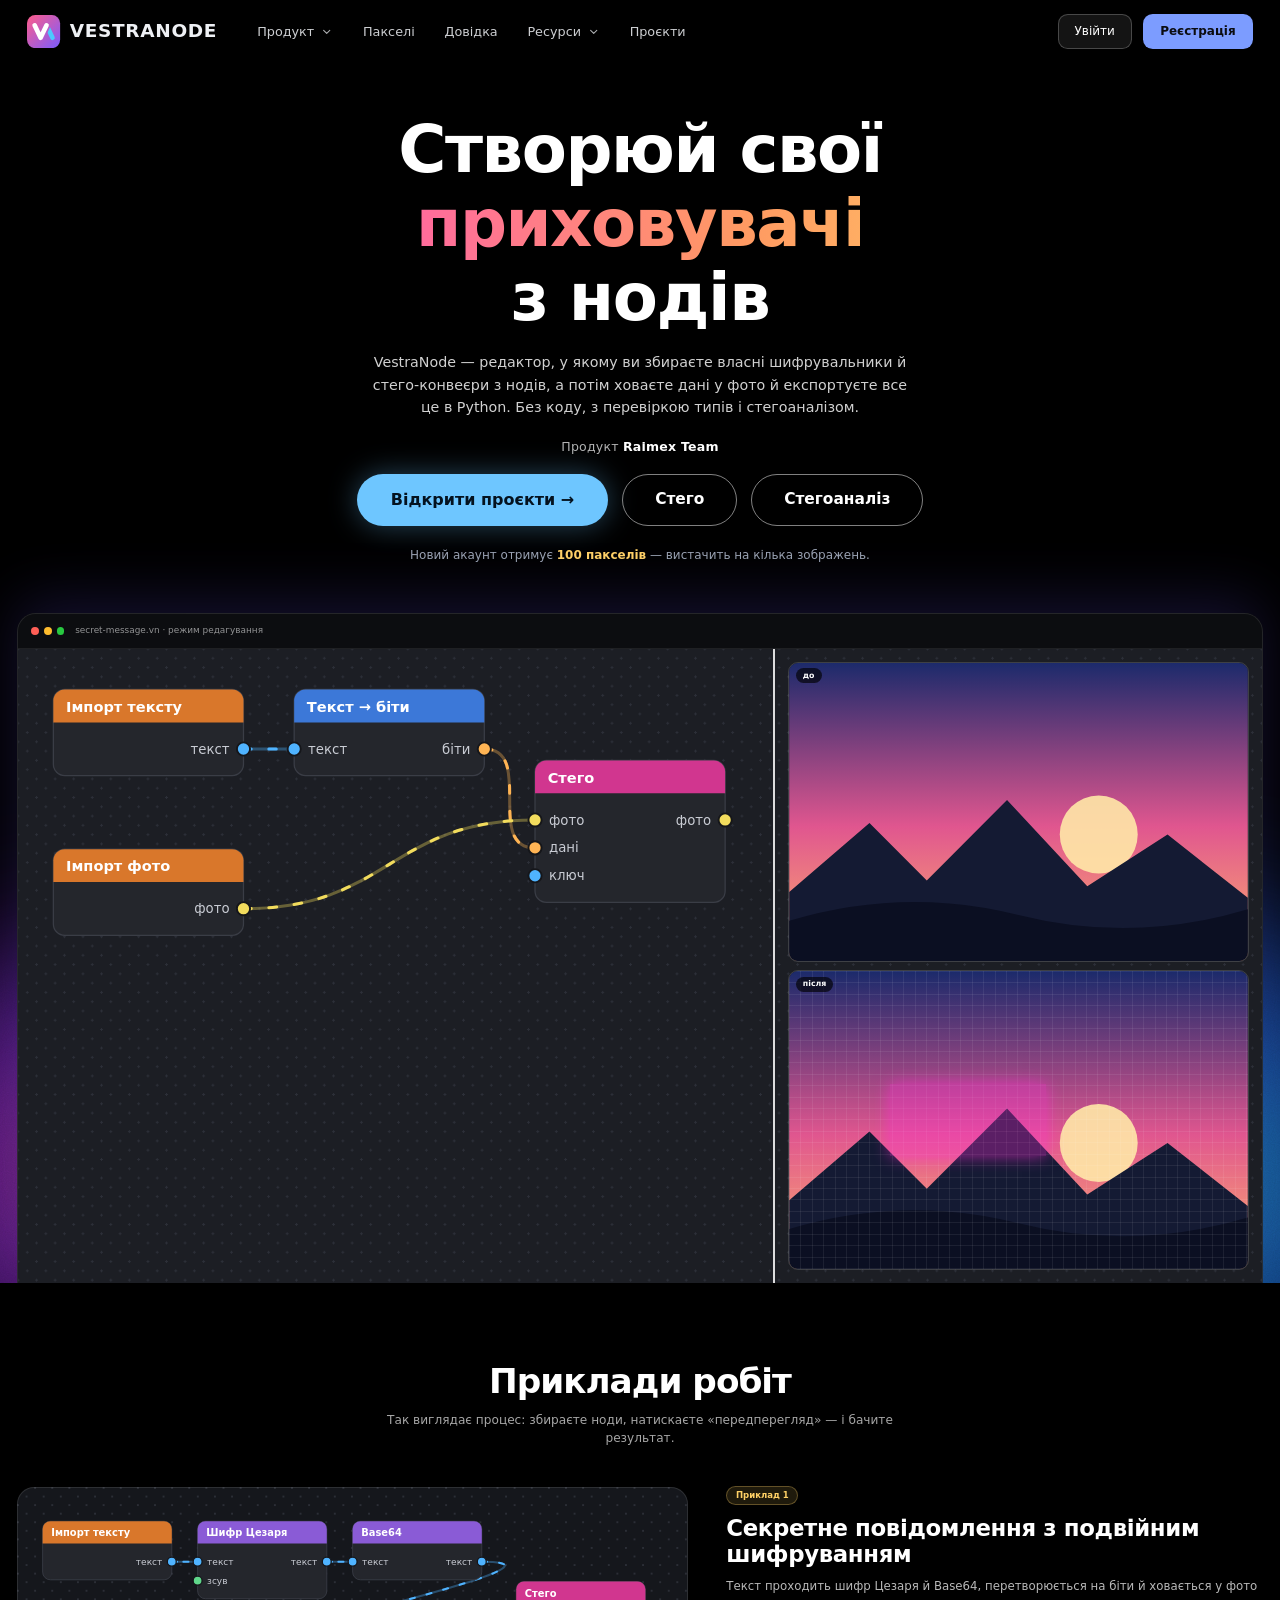
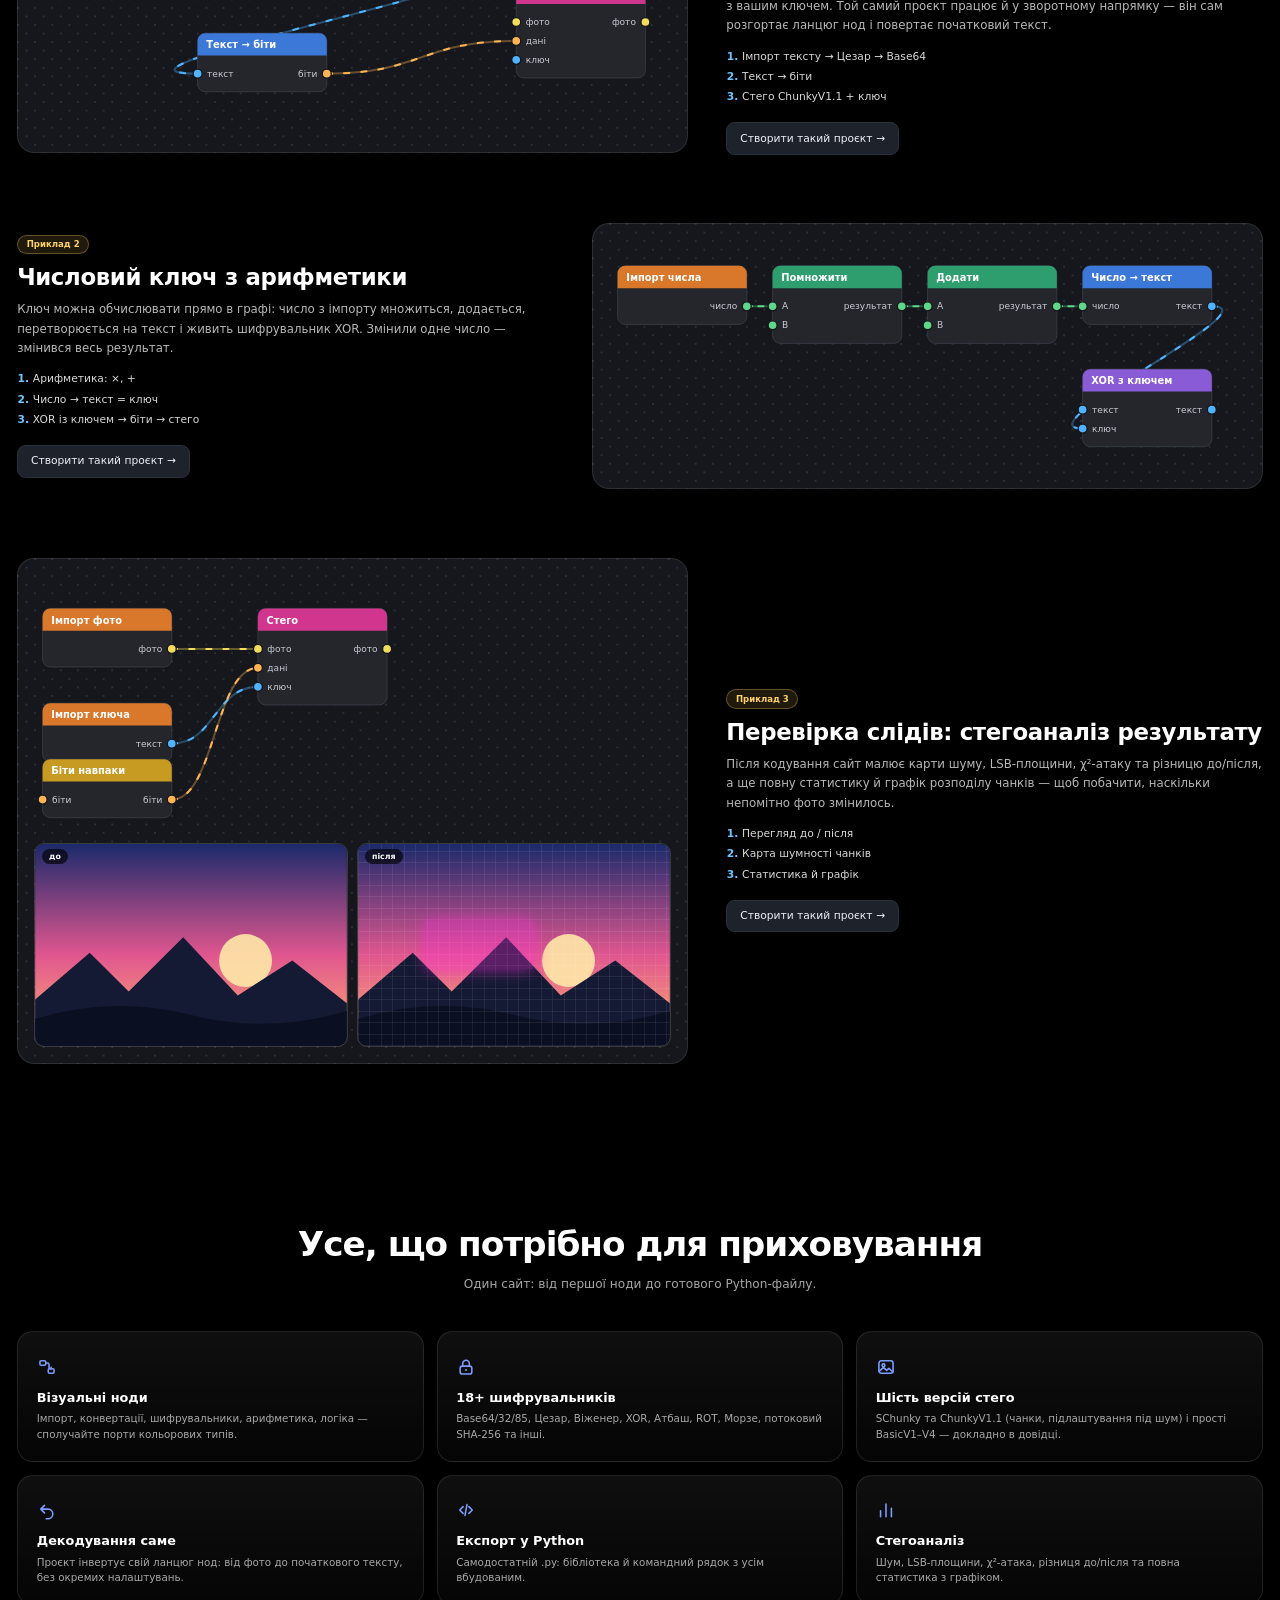
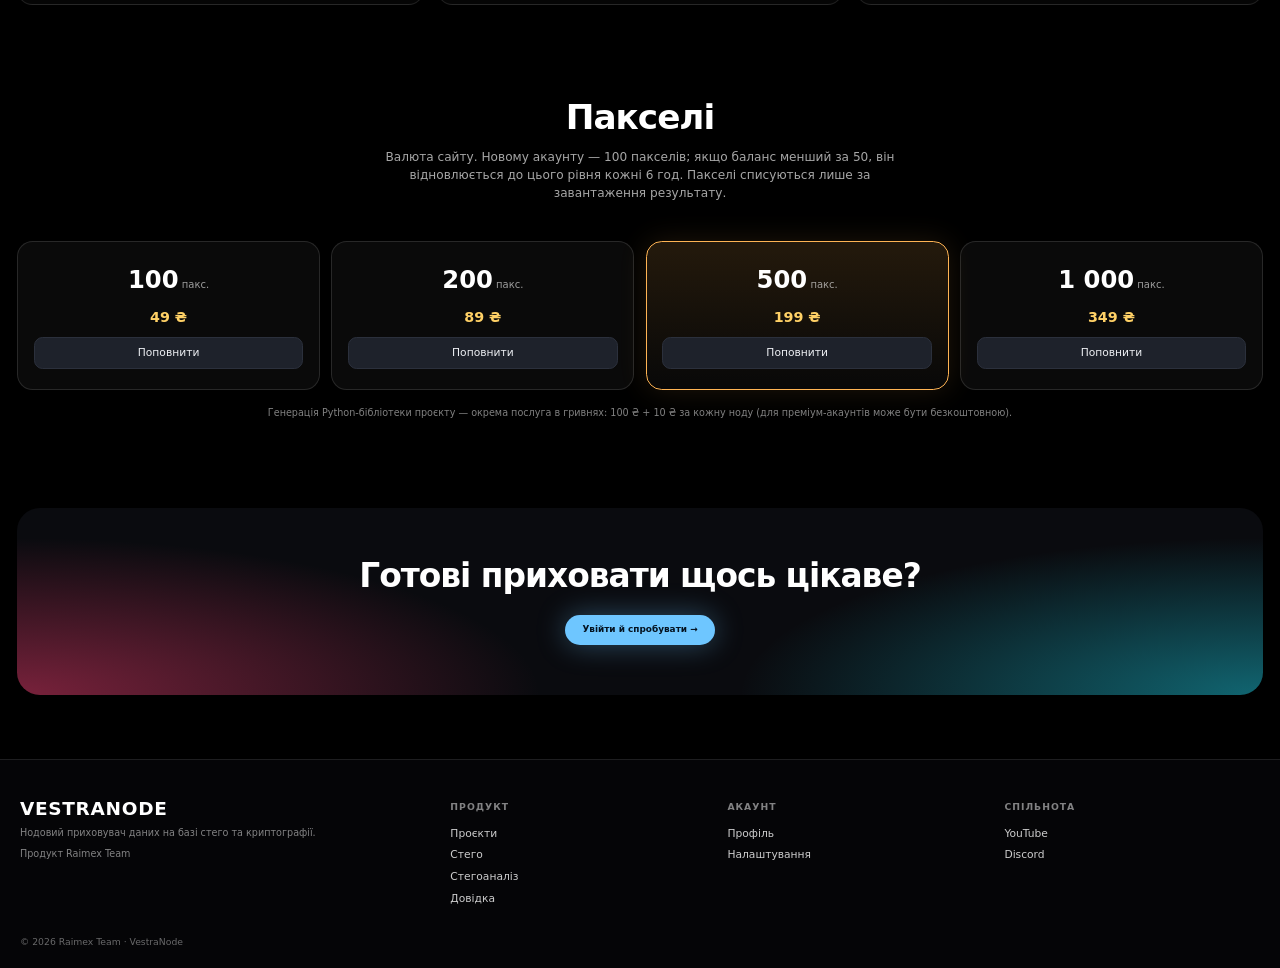
==== commit 7737a3eb: "Responsive wide-screen layout (2K/4K/ultrawide), auto UI scale, lab fixes Co-Authored-By: Claude Son" ====
--- a/index.html
+++ b/index.html
@@ -14,6 +14,9 @@
   <link rel="stylesheet" href="css/lab.css">
   <link rel="stylesheet" href="css/editor.css">
   <link rel="stylesheet" href="css/extra.css">
+  <link rel="modulepreload" href="js/core.js">
+  <link rel="modulepreload" href="js/icons.js">
+  <link rel="modulepreload" href="js/parts.js">
 </head>
 <body>
   <header id="topbar"></header>
@@ -22,6 +25,7 @@
   <div id="toasts"></div>
   <div id="modal-root"></div>
   <script src="config.js"></script>
+  <script>try{(window.VN_CONFIG.backends||[]).forEach(function(b){if(b.url){var l=document.createElement("link");l.rel="preconnect";l.href=b.url;l.crossOrigin="anonymous";document.head.appendChild(l);}});}catch(e){}</script>
   <script type="module" src="js/main.js"></script>
 </body>
 </html>
--- a/css/base.css
+++ b/css/base.css
@@ -9,6 +9,9 @@
   --radius: 1rem; --shadow: 0 0.625rem 1.875rem rgba(0, 0, 0, .35);
   --font: "Inter", "Segoe UI", system-ui, -apple-system, Roboto, sans-serif;
   --header-h: 4.25rem;
+  /* ширини контейнерів: у rem (масштабуються разом з інтерфейсом) і не менше частки вікна — щоб на 2K/4K/ultrawide не лишалось порожніх смуг */
+  --wide: max(150rem, 86vw); --land: max(120rem, 64vw);
+  --pad-x: clamp(1.25rem, 2.2vw, 5rem);
   color-scheme: dark;
 }
 :root[data-theme="light"] {
--- a/css/landing.css
+++ b/css/landing.css
@@ -30,7 +30,7 @@
 .hint { margin-top: 1.375rem; color: rgba(255, 255, 255, .6); font-size: 0.875rem; }
 .hint b { color: #ffd166; }
 
-.mock-wrap { max-width: 73.75rem; margin: 4.375rem auto 0; padding: 0 0 0; }
+.mock-wrap { max-width: min(var(--land), 100%); margin: 4.375rem auto 0; padding: 0 0 0; }
 .mock { background: rgba(14, 15, 19, .88); border: 1px solid rgba(255, 255, 255, .1); border-bottom: 0; border-radius: 1.625rem 1.625rem 0 0; backdrop-filter: blur(0.625rem); box-shadow: 0 -1.25rem 5rem rgba(110, 90, 255, .18); overflow: hidden; text-align: left; }
 .mock-bar { display: flex; align-items: center; gap: 0.4375rem; padding: 0.875rem 1.125rem; border-bottom: 1px solid rgba(255, 255, 255, .08); color: rgba(255, 255, 255, .55); font-size: 0.7812rem; }
 .mock-bar i { width: 0.6875rem; height: 0.6875rem; border-radius: 50%; background: #ff5f57; } .mock-bar i:nth-child(2) { background: #febc2e; } .mock-bar i:nth-child(3) { background: #28c840; margin-right: 0.5rem; }
@@ -49,7 +49,7 @@
 @keyframes dash { to { stroke-dashoffset: -20; } }
 
 /* секції */
-.section { max-width: 73.75rem; margin: 0 auto; padding: 6.875rem 1.5rem 1.25rem; color: #fff; }
+.section { max-width: var(--land); margin: 0 auto; padding: 6.875rem 1.5rem 1.25rem; color: #fff; }
 .section-head { text-align: center; margin-bottom: 3.375rem; }
 .section-head h2 { font-size: clamp(1.875rem, 4vw, 3rem); font-weight: 800; letter-spacing: -1px; }
 .section-head p { max-width: 45rem; margin: 0.875rem auto 0; color: rgba(255, 255, 255, .65); font-size: 1.0625rem; }
@@ -64,6 +64,7 @@
 .example-text ol { margin: 0 0 1.5rem; padding-left: 1.375rem; color: rgba(255, 255, 255, .85); display: grid; gap: 0.375rem; }
 .example-text li::marker { color: #6ec6ff; font-weight: 700; }
 .features { display: grid; grid-template-columns: repeat(3, 1fr); gap: 1.125rem; }
+@media (min-width: 150rem) { .features { grid-template-columns: repeat(6, 1fr); } }
 .feature { padding: 1.625rem; border-radius: 1.375rem; background: linear-gradient(180deg, rgba(255, 255, 255, .06), rgba(255, 255, 255, .02)); border: 1px solid rgba(255, 255, 255, .1); transition: transform .2s, border-color .2s; }
 .feature:hover { transform: translateY(-0.25rem); border-color: rgba(110, 198, 255, .5); }
 .feature .ico { font-size: 1.75rem; margin-bottom: 0.875rem; } .feature h4 { font-size: 1.125rem; margin-bottom: 0.5rem; } .feature p { margin: 0; color: rgba(255, 255, 255, .65); font-size: 0.9062rem; }
@@ -76,11 +77,11 @@
 .band { margin: 5.625rem 1.5rem 0; padding: 4.375rem 1.5rem; text-align: center; border-radius: 2rem; color: #fff; background: radial-gradient(60% 120% at 0% 100%, rgba(255, 61, 113, .45), transparent 70%), radial-gradient(60% 120% at 100% 100%, rgba(25, 211, 232, .45), transparent 70%), #0a0b0f; border: 1px solid rgba(255, 255, 255, .1); display: grid; gap: 1.625rem; justify-items: center; }
 .band h2 { font-size: clamp(1.75rem, 4vw, 2.875rem); font-weight: 800; letter-spacing: -1px; }
 .footer { margin-top: 5.625rem; padding: 3.5rem 1.75rem 1.625rem; color: #fff; border-top: 1px solid rgba(255, 255, 255, .1); background: #050507; }
-.footer-grid { max-width: 73.75rem; margin: 0 auto; display: grid; grid-template-columns: 1.6fr 1fr 1fr 1fr; gap: 1.875rem; }
+.footer-grid { max-width: var(--land); margin: 0 auto; display: grid; grid-template-columns: 1.6fr 1fr 1fr 1fr; gap: 1.875rem; }
 .footer h5 { margin: 0 0 0.75rem; font-size: 0.8125rem; text-transform: uppercase; letter-spacing: 1px; color: rgba(255, 255, 255, .5); }
 .footer a { display: block; padding: 0.25rem 0; color: rgba(255, 255, 255, .8); } .footer a:hover { color: #6ec6ff; }
 .footer .fine { text-align: left; margin: 0.625rem 0 0; }
-.footer-bottom { max-width: 73.75rem; margin: 2.25rem auto 0; color: rgba(255, 255, 255, .4); font-size: 0.8125rem; }
+.footer-bottom { max-width: var(--land); margin: 2.25rem auto 0; color: rgba(255, 255, 255, .4); font-size: 0.8125rem; }
 
 @media (max-width: 900px) {
   .example, .example.flip { grid-template-columns: 1fr; gap: 1.625rem; } .example.flip .example-art { order: 0; }
--- a/css/pages.css
+++ b/css/pages.css
@@ -1,5 +1,5 @@
 /* ===== Сторінки застосунку: вхід, проєкти, профіль, налаштування, інструменти ===== */
-.page { max-width: 73.75rem; margin: 0 auto; padding: 2.25rem 1.75rem 5rem; }
+.page { max-width: var(--wide); margin: 0 auto; padding: 2.25rem var(--pad-x) 5rem; }
 .page-head { display: flex; flex-wrap: wrap; align-items: center; justify-content: space-between; gap: 1rem; margin-bottom: 1.625rem; }
 .page-head h1 { font-size: 1.875rem; letter-spacing: -0.0312rem; }
 .page-head .sub { color: var(--muted); margin-top: 0.25rem; }
@@ -18,7 +18,7 @@
 .divider::before, .divider::after { content: ""; flex: 1; border-top: 1px solid var(--line); }
 
 /* ---------- проєкти ---------- */
-.projects { display: grid; grid-template-columns: repeat(auto-fill, minmax(20rem, 1fr)); gap: 1rem; }
+.projects { display: grid; grid-template-columns: repeat(auto-fill, minmax(min(100%, 22rem), 1fr)); gap: 1.125rem; }
 .project-card { display: grid; gap: 0.875rem; padding: 1.125rem; border-radius: 1.25rem; background: var(--card); border: 1px solid var(--line); transition: border-color .15s, transform .15s; }
 .project-card:hover { border-color: color-mix(in srgb, var(--accent) 60%, var(--line)); transform: translateY(-0.125rem); }
 .project-top { display: flex; gap: 0.875rem; align-items: center; }
@@ -33,7 +33,10 @@
 @keyframes sk { to { background-position: -200% 0; } }
 
 /* ---------- профіль ---------- */
-.profile-grid { display: grid; grid-template-columns: 21.25rem minmax(0, 1fr); gap: 1.25rem; align-items: start; }
+.profile-grid { display: grid; grid-template-columns: minmax(22rem, 28rem) minmax(0, 1fr); gap: 1.25rem; align-items: start; }
+.profile-grid > .profile-card { position: sticky; top: calc(var(--header-h) + 1rem); }
+.profile-grid > .stack { grid-template-columns: repeat(auto-fit, minmax(min(100%, 38rem), 1fr)); grid-auto-flow: row dense; align-items: start; }
+.profile-grid > .stack > .span-all { grid-column: 1 / -1; }
 .profile-card { display: grid; gap: 1rem; justify-items: center; text-align: center; }
 .profile-avatar { position: relative; width: 7.5rem; height: 7.5rem; }
 .profile-avatar .avatar { width: 7.5rem; height: 7.5rem; font-size: 2.75rem; }
@@ -70,7 +73,7 @@
 .delta-plus { color: var(--ok); font-weight: 700; } .delta-minus { color: var(--danger); font-weight: 700; }
 
 /* ---------- налаштування ---------- */
-.settings { max-width: 47.5rem; display: grid; gap: 1.125rem; }
+.settings { display: grid; grid-template-columns: repeat(auto-fit, minmax(min(100%, 44rem), 1fr)); gap: 1.125rem; align-items: start; }
 .setting { display: flex; justify-content: space-between; align-items: center; gap: 1.25rem; padding: 0.375rem 0; }
 .setting + .setting { border-top: 1px solid var(--line); padding-top: 1.125rem; margin-top: 0.5rem; }
 .setting h4 { font-size: 0.9375rem; } .setting p { margin: 0.125rem 0 0; color: var(--muted); font-size: 0.8438rem; }
@@ -80,4 +83,4 @@
 input[type=color].round { width: 2.125rem; height: 2.125rem; padding: 0; border: 0.125rem solid var(--line); border-radius: 50%; background: none; overflow: hidden; cursor: pointer; }
 input[type=color].round::-webkit-color-swatch-wrapper { padding: 0; } input[type=color].round::-webkit-color-swatch { border: 0; border-radius: 50%; }
 
-@media (max-width: 900px) { .profile-grid { grid-template-columns: 1fr; } }
+@media (max-width: 900px) { .profile-grid { grid-template-columns: 1fr; } .profile-grid > .profile-card { position: static; } }
--- a/css/lab.css
+++ b/css/lab.css
@@ -1,10 +1,10 @@
 /* ===== «Лабораторія»: картки, сітка, статистика, графік, термінал, бічна панель інструмента ===== */
-.tool { display: grid; grid-template-columns: 22.5rem minmax(0, 1fr); min-height: calc(100vh - var(--header-h)); }
+.tool { display: grid; grid-template-columns: clamp(22.5rem, 17vw, 32rem) minmax(0, 1fr); min-height: calc(100vh - var(--header-h)); }
 .tool-side { position: sticky; top: var(--header-h); align-self: start; height: calc(100vh - var(--header-h)); display: flex; flex-direction: column; background: var(--bg-2); border-right: 1px solid var(--line); }
 .tool-scroll { flex: 1; overflow-y: auto; padding: 1.375rem 1.375rem 2.5rem; display: grid; gap: 1rem; align-content: start;
   -webkit-mask-image: linear-gradient(#000 calc(100% - 2.375rem), transparent); mask-image: linear-gradient(#000 calc(100% - 2.375rem), transparent); }
 .tool-buttons { padding: 0.875rem 1.375rem 1.125rem; border-top: 1px solid var(--line); background: var(--bg-2); display: grid; gap: 0.5rem; }
-.tool-main { padding: 1.375rem 1.625rem 5rem; min-width: 0; }
+.tool-main { padding: 1.375rem clamp(1.625rem, 2.2vw, 3.5rem) 5rem; min-width: 0; }
 .tool-title { display: flex; align-items: center; gap: 0.625rem; font-weight: 700; font-size: 1.1875rem; }
 .step-lbl { display: flex; align-items: center; gap: 0.5rem; margin-bottom: 0.4375rem; font-weight: 600; font-size: 0.8438rem; }
 .step-lbl i { font-style: normal; width: 1.25rem; height: 1.25rem; display: grid; place-items: center; border-radius: 50%; background: var(--accent); color: var(--on-accent); font-size: 0.6875rem; }
@@ -29,8 +29,12 @@
 .lab-toolbar .dd-btn, .lab-toolbar .seg, .lab-toolbar .btn, .lab-toolbar input[type=color] { height: var(--ctl); }
 .lab-toolbar .dd { min-width: 10.625rem; } .lab-toolbar .seg { align-items: stretch; } .lab-toolbar .seg button { padding: 0 0.875rem; }
 .lab-toolbar input[type=color].round { width: 3.5rem; border-radius: 0.75rem; padding: 0.1875rem; }
-.lab-cards { display: grid; grid-template-columns: repeat(2, minmax(0, 1fr)); gap: 1rem; max-width: 77.5rem; --ar: 1.333; }
-.compact .lab-cards { max-width: 57.5rem; gap: 0.75rem; }
+.lab { container-type: inline-size; }
+.lab-cards { display: grid; grid-template-columns: repeat(2, minmax(0, 1fr)); gap: 1rem; --ar: 1.333; }
+.compact .lab-cards { gap: 0.75rem; }
+/* широка робоча область: усі чотири картки в один ряд, без порожнього місця праворуч */
+@container (min-width: 104rem) { .lab-cards { grid-template-columns: repeat(4, minmax(0, 1fr)); } }
+@container (max-width: 44rem) { .lab-cards { grid-template-columns: minmax(0, 1fr); } }
 .lab-card { position: relative; padding: 0.75rem; border-radius: var(--radius); background: var(--card); border: 1px solid var(--line); min-width: 0; }
 .lab-card h3 { margin: 0.125rem 0.25rem 0.625rem; font-size: 0.8125rem; font-weight: 600; }
 .compact .lab-card h3 { font-size: 0.75rem; }
@@ -45,16 +49,16 @@
 .lab-legend { margin-top: 0.625rem; } .lab-legend .bar { height: 0.625rem; border-radius: 0.375rem; } .lab-legend .ends { display: flex; justify-content: space-between; font-size: 0.6875rem; color: var(--muted); margin-top: 0.125rem; }
 .lab-stale { position: absolute; top: 0.625rem; right: 0.75rem; padding: 0.125rem 0.625rem; border-radius: 62.4375rem; font-size: 0.6875rem; font-weight: 700; background: #e0a73a; color: #1c1405; }
 .lab-h2 { margin: 1.75rem 0 0.75rem; font-size: 1.125rem; }
-.lab-stats { display: grid; grid-template-columns: repeat(auto-fit, minmax(16.875rem, 1fr)); gap: 0.875rem; max-width: 77.5rem; }
+.lab-stats { display: grid; grid-template-columns: repeat(auto-fit, minmax(min(100%, 18rem), 1fr)); gap: 0.875rem; }
 .stat-group { background: var(--card); border: 1px solid var(--line); border-radius: var(--radius); padding: 0.875rem 1rem; }
 .stat-group h4 { margin: 0 0 0.5rem; font-size: 0.75rem; text-transform: uppercase; letter-spacing: 0.0375rem; color: var(--accent-ink); }
 .stat { display: flex; justify-content: space-between; gap: 0.75rem; padding: 0.3125rem 0; border-bottom: 1px dashed color-mix(in srgb, var(--text) 10%, transparent); font-size: 0.875rem; }
 .stat:last-child { border: 0; } .stat .k { color: var(--muted); } .stat .v { text-align: right; font-weight: 600; font-variant-numeric: tabular-nums; } .stat .v small { display: block; font-weight: 400; font-size: 0.7188rem; }
 .lab-empty { color: var(--muted); padding: 0.5rem 0.125rem; }
-.lab-chart { margin-top: 1.25rem; max-width: 77.5rem; padding: 0.875rem 1rem 1rem; }
+.lab-chart { margin-top: 1.25rem; padding: 0.875rem 1rem 1rem; }
 .lab-chart-head { display: flex; flex-wrap: wrap; gap: 0.625rem 1rem; align-items: center; justify-content: space-between; margin-bottom: 0.5rem; }
 .lab-chart-head h3 { font-size: 1rem; } .lab-chart-head .dd { min-width: 13.75rem; }
-.lab-chart-wrap { position: relative; width: 100%; height: 18.125rem; } .lab-chart-wrap canvas { width: 100%; height: 100%; display: block; }
+.lab-chart-wrap { position: relative; width: 100%; height: clamp(18.125rem, 30vh, 34rem); } .lab-chart-wrap canvas { width: 100%; height: 100%; display: block; }
 .lab-tip { position: absolute; pointer-events: none; padding: 0.3125rem 0.5625rem; border-radius: 0.5625rem; font-size: 0.75rem; white-space: nowrap; background: var(--card); border: 1px solid var(--line); transform: translate(-50%, -110%); }
 .row-gap { display: flex; flex-wrap: wrap; gap: 0.625rem; align-items: center; }
 
--- a/css/extra.css
+++ b/css/extra.css
@@ -40,14 +40,20 @@
 .delta-plus { color: var(--ok); font-weight: 600; } .delta-minus { color: var(--danger); font-weight: 600; }
 
 /* ---------- довідка ---------- */
-.help-page { display: grid; grid-template-columns: 18.75rem minmax(0, 1fr); gap: 0; max-width: 85rem; margin: 0 auto; min-height: calc(100vh - var(--header-h)); }
+.help-page { display: grid; grid-template-columns: clamp(18.75rem, 15vw, 28rem) minmax(0, 1fr); gap: 0; margin: 0 auto; min-height: calc(100vh - var(--header-h)); }
 .help-side { position: sticky; top: var(--header-h); align-self: start; height: calc(100vh - var(--header-h)); overflow-y: auto; padding: 1.5rem 1.125rem 2.5rem 1.75rem; display: grid; gap: 1.125rem; align-content: start; border-right: 1px solid var(--line); }
 .help-cat { display: grid; gap: 0.1875rem; }
 .help-cat-title { font-size: 0.75rem; text-transform: uppercase; letter-spacing: 0.0437rem; color: var(--muted); font-weight: 700; padding: 0 0.625rem 0.375rem; }
 .help-item { text-align: left; padding: 0.5rem 0.75rem; border-radius: 0.625rem; border: 0; background: transparent; color: var(--text); font-size: 0.9062rem; }
 .help-item:hover { background: var(--card-2); }
 .help-item.on { background: color-mix(in srgb, var(--accent) 18%, transparent); color: var(--accent-ink); font-weight: 600; }
-.help-main { padding: 2.25rem 3rem 5.625rem; max-width: 55rem; }
+.help-page { container-type: inline-size; }
+.help-content { display: flex; justify-content: center; gap: clamp(1rem, 2vw, 4rem); min-width: 0; padding: 0 clamp(1rem, 2vw, 5rem); }
+.help-main { padding: 2.25rem clamp(1rem, 2vw, 3rem) 5.625rem; flex: 0 1 84rem; min-width: 0; }
+.help-toc { display: none; flex: 0 0 22rem; position: sticky; top: var(--header-h); align-self: flex-start; padding: 2.4rem 0 2rem; gap: 0.1875rem; max-height: calc(100vh - var(--header-h)); overflow-y: auto; }
+.help-toc .help-item { display: block; }
+.help-toc-gap { margin-top: 1.25rem; }
+@container (min-width: 130rem) { .help-toc { display: grid; align-content: start; } }
 .help-crumb { color: var(--muted); font-size: 0.8438rem; margin-bottom: 0.625rem; }
 .help-main h1 { font-size: 2rem; letter-spacing: -0.0312rem; margin-bottom: 1.25rem; }
 .help-body { display: grid; gap: 0.875rem; font-size: 1rem; line-height: 1.65; }
@@ -63,7 +69,7 @@
 @media (max-width: 860px) { .help-page { grid-template-columns: 1fr; } .help-side { position: static; height: auto; border-right: 0; border-bottom: 1px solid var(--line); } .help-main { padding: 1.5rem 1.125rem 3.75rem; } }
 
 /* ---------- адмін-панель ---------- */
-.admin-page { max-width: 82.5rem; }
+.admin-page { max-width: max(170rem, 92vw); }
 .admin-seg { flex-wrap: wrap; }
 .stat-grid { display: grid; grid-template-columns: repeat(auto-fill, minmax(11.875rem, 1fr)); gap: 0.875rem; }
 .stat-card { display: grid; gap: 0.25rem; } .stat-card b { font-size: 1.75rem; letter-spacing: -0.0312rem; }
@@ -121,7 +127,7 @@
 .share-list { display: grid; gap: 0.6rem; }
 .share-row { display: flex; gap: 0.6rem; align-items: center; padding: 0.6rem; border-radius: 0.8rem; background: var(--card-2); border: 1px solid var(--line); }
 .share-main { flex: 1; min-width: 0; display: grid; gap: 0.3rem; } .share-main .input { font-size: 0.82rem; }
-.share-page { max-width: 1100px; display: grid; gap: 1.2rem; }
+.share-page { max-width: min(100%, 120rem); display: grid; gap: 1.2rem; }
 .share-hero { display: grid; gap: 0.75rem; } .share-title { display: grid; gap: 0.5rem; } .share-title h1 { font-size: 1.9rem; letter-spacing: -0.02em; }
 .share-meta { display: flex; gap: 1.4rem; flex-wrap: wrap; color: var(--muted); }
 .share-perms { display: flex; gap: 0.6rem; flex-wrap: wrap; }
@@ -226,9 +232,20 @@
 
 /* адмін: промокоди та коди .py */
 .stack-sm { display: grid; gap: .9rem; min-width: 0; }
-.promo-form { min-width: min(34rem, 80vw); }
 .promo-form [hidden] { display: none !important; }
 .linkish { background: none; border: 0; padding: 0; color: var(--accent-ink, var(--accent)); cursor: pointer; font: inherit; }
 .linkish:hover { text-decoration: underline; }
 .mono { font-family: ui-monospace, Consolas, monospace; letter-spacing: .04em; }
 .tbl .mono, .tbl .tag, .tbl td.acts { white-space: nowrap; }
+
+/* адмін: форма промокоду */
+.modal.promo-box { width: min(37rem, 94vw); max-height: 92vh; overflow-y: auto; }
+.modal.promo-box h3 { margin-bottom: 1.1rem; }
+.promo-form { display: grid; grid-template-columns: repeat(2, minmax(0, 1fr)); gap: 1.1rem 1rem; align-items: start; }
+.promo-form .span2 { grid-column: 1 / -1; }
+.promo-form .field { min-width: 0; }
+.promo-form .field > span { line-height: 1.25; min-height: 2.1em; display: flex; align-items: flex-end; }
+.promo-form .field.span2 > span { min-height: 0; }
+.promo-foot { display: flex; align-items: center; gap: .9rem; padding-top: 1.1rem; border-top: 1px solid var(--line); flex-wrap: wrap; }
+.modal.promo-box .actions { margin-top: .9rem; }
+@media (max-width: 34rem) { .promo-form { grid-template-columns: minmax(0, 1fr); } .promo-form .field > span { min-height: 0; } }
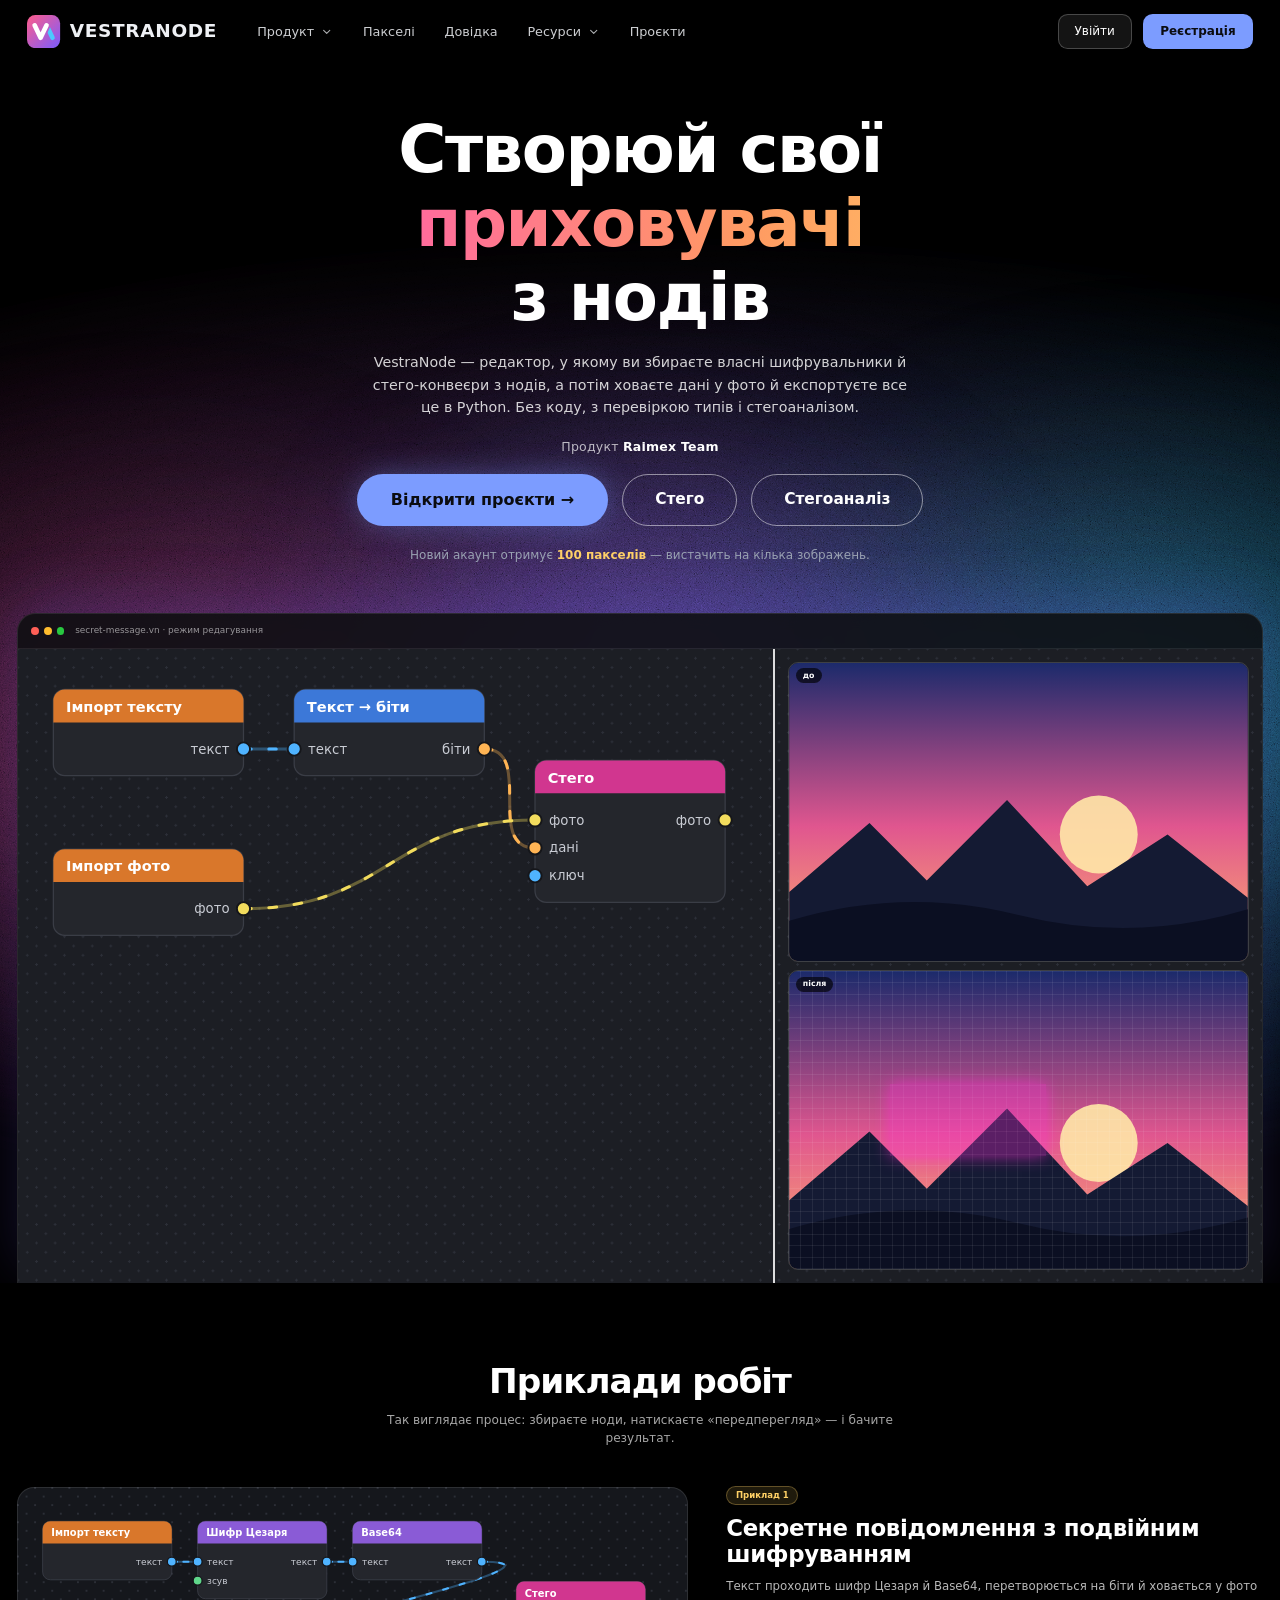
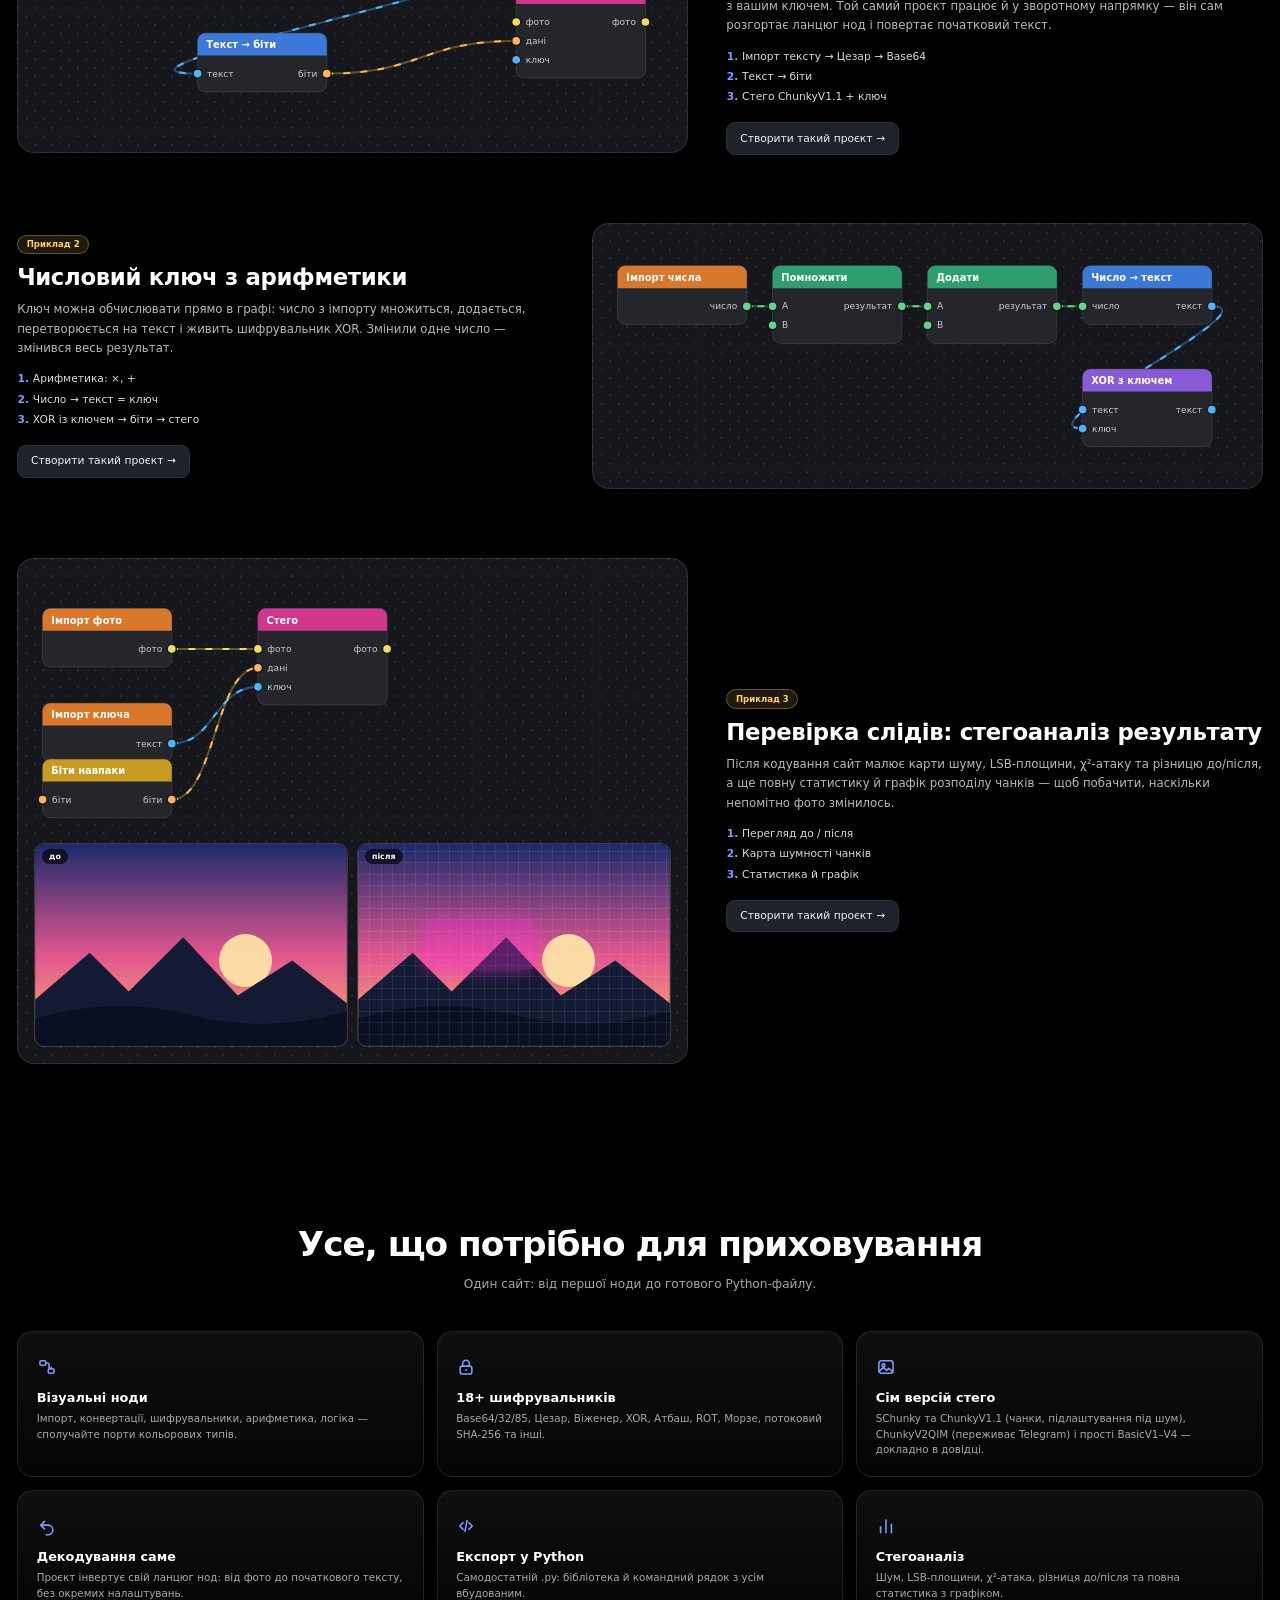
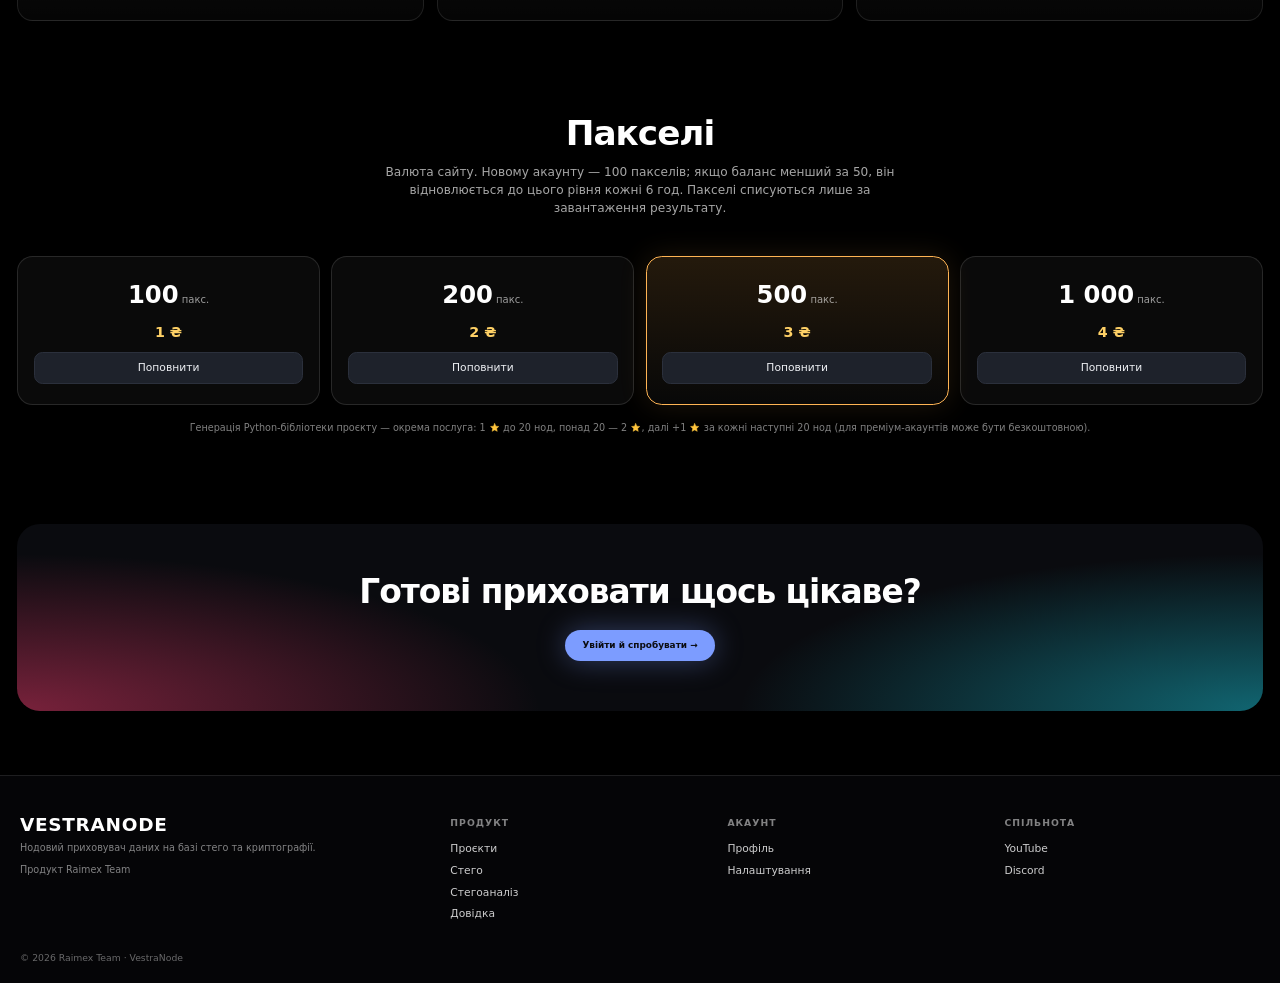
==== commit 6f043e03: "Link preview metadata (Open Graph / Twitter card) Co-Authored-By: Claude Sonnet 5.5 <noreply@anthrop" ====
--- a/index.html
+++ b/index.html
@@ -7,7 +7,22 @@
   <link rel="icon" href="img/favicon.svg" type="image/svg+xml">
   <link rel="manifest" href="manifest.webmanifest">
   <link rel="apple-touch-icon" href="img/icon-192.png">
-  <meta name="theme-color" content="#0b0c10">
+  <meta name="theme-color" content="#7c9cff">
+  <meta name="description" content="VestraNode — редактор, у якому ви збираєте власні шифрувальники й стего-конвеєри з нодів, ховаєте дані у фото й експортуєте все це в Python.">
+  <!-- попередній перегляд посилання (Discord, Telegram, соцмережі): назва, опис, мініатюра праворуч; колір смужки Discord береться з theme-color -->
+  <meta property="og:type" content="website">
+  <meta property="og:site_name" content="VestraNode">
+  <meta property="og:title" content="VestraNode — нодовий приховувач даних">
+  <meta property="og:description" content="Збирайте власні шифрувальники й стего-конвеєри з нодів, ховайте дані у фото (стійко до Telegram), аналізуйте шум і експортуйте проєкт у Python.">
+  <meta property="og:url" content="https://vn.raimex.space/">
+  <meta property="og:image" content="https://vn.raimex.space/img/logo-1024.png">
+  <meta property="og:image:width" content="1024">
+  <meta property="og:image:height" content="1024">
+  <meta property="og:locale" content="uk_UA">
+  <meta name="twitter:card" content="summary">
+  <meta name="twitter:title" content="VestraNode — нодовий приховувач даних">
+  <meta name="twitter:description" content="Шифрувальники й стего-конвеєри з нодів, дані у фото, стегоаналіз, експорт у Python.">
+  <meta name="twitter:image" content="https://vn.raimex.space/img/logo-1024.png">
   <link rel="stylesheet" href="css/base.css">
   <link rel="stylesheet" href="css/landing.css">
   <link rel="stylesheet" href="css/pages.css">
--- a/css/landing.css
+++ b/css/landing.css
@@ -7,13 +7,24 @@
 .try:hover { background: #fff !important; color: #000 !important; filter: none !important; }
 
 .hero { position: relative; overflow: hidden; background: #000; color: #fff; padding: 9.375rem 1.5rem 0; text-align: center; isolation: isolate; }
-.hero-glow { position: absolute; z-index: -2; border-radius: 50%; filter: blur(5rem); will-change: transform; }
-.hero-glow.a { width: 70vw; height: 46vw; left: -22vw; bottom: -14vw; background: radial-gradient(closest-side, #ff3d71 0%, #8a2be2 50%, rgba(0, 0, 0, 0) 100%); opacity: .55; animation: drift-a 14s ease-in-out infinite alternate; }
-.hero-glow.b { width: 70vw; height: 52vw; right: -24vw; bottom: -18vw; background: radial-gradient(closest-side, #19d3e8 0%, #1d5fd8 52%, rgba(0, 0, 0, 0) 100%); opacity: .6; animation: drift-b 16s ease-in-out infinite alternate; }
-.hero-grain { position: absolute; inset: 0; z-index: -1; opacity: .16; mix-blend-mode: overlay; pointer-events: none;
-  background-image: url("data:image/svg+xml;utf8,<svg xmlns='http://www.w3.org/2000/svg' width='180' height='180'><filter id='n'><feTurbulence type='fractalNoise' baseFrequency='.9' numOctaves='2' stitchTiles='stitch'/><feColorMatrix values='0 0 0 0 1  0 0 0 0 1  0 0 0 0 1  0 0 0 .9 0'/></filter><rect width='100%' height='100%' filter='url(%23n)'/></svg>"); }
-@keyframes drift-a { to { transform: translate(8vw, -4vw) scale(1.12); } }
-@keyframes drift-b { to { transform: translate(-7vw, -3vw) scale(1.08); } }
+.hero-glow { position: absolute; z-index: -2; pointer-events: none; will-change: transform; }
+/* один суцільний розсіяний перелив «з-за прикладу» (як у Parsec): бордовий зліва плавно переходить через фіолетово-синій у бірюзовий справа, без темного провалу посередині;
+   радіальна маска розмиває краї вгору й униз, а широкі краї виходять за екран */
+.hero-glow.a { width: 200vw; height: 78vw; left: -50vw; top: -30vw; filter: blur(7rem);
+  background: linear-gradient(97deg, rgba(168, 56, 100, .95) 0%, rgba(140, 56, 126, .9) 22%, rgba(112, 76, 164, .85) 50%, rgba(50, 120, 176, .88) 76%, rgba(34, 168, 190, .95) 100%);
+  -webkit-mask-image: radial-gradient(ellipse 50% 50% at 50% 50%, #000 0%, rgba(0, 0, 0, .8) 30%, rgba(0, 0, 0, .35) 62%, transparent 100%); mask-image: radial-gradient(ellipse 50% 50% at 50% 50%, #000 0%, rgba(0, 0, 0, .8) 30%, rgba(0, 0, 0, .35) 62%, transparent 100%);
+  opacity: .7; animation: drift-a 22s ease-in-out infinite alternate; }
+.hero-glow.b { width: 64vw; height: 46vw; right: -24vw; top: -16vw; filter: blur(9rem); background: radial-gradient(closest-side, rgba(38, 172, 196, .6) 0%, rgba(0, 0, 0, 0) 100%); opacity: .7; animation: drift-b 24s ease-in-out infinite alternate; }
+.hero-glow.c { width: 60vw; height: 44vw; left: -20vw; top: -12vw; filter: blur(9rem); background: radial-gradient(closest-side, rgba(176, 60, 106, .55) 0%, rgba(0, 0, 0, 0) 100%); opacity: .7; }
+/* невеликий «горбик» посередині: фіолетово-синя пляма піднімається над вікном-прикладом, щоб перехід між двома кольорами був плавним, а не темним */
+.hero-glow.d { width: 52vw; height: 34vw; left: 24vw; top: -15vw; filter: blur(8rem); background: radial-gradient(closest-side, rgba(118, 96, 204, .65) 0%, rgba(80, 90, 190, .3) 55%, rgba(0, 0, 0, 0) 100%); opacity: .65; animation: drift-d 26s ease-in-out infinite alternate; }
+/* зерно: добре помітне саме на кольорі, на чорному не видно */
+.hero-grain { position: absolute; inset: 0; z-index: -1; opacity: .55; mix-blend-mode: overlay; pointer-events: none;
+  background-image: url("data:image/svg+xml;utf8,<svg xmlns='http://www.w3.org/2000/svg' width='220' height='220'><filter id='n' x='0' y='0' width='100%' height='100%'><feTurbulence type='fractalNoise' baseFrequency='1.15' numOctaves='3' seed='7' stitchTiles='stitch'/><feColorMatrix type='saturate' values='0'/><feComponentTransfer><feFuncR type='linear' slope='2.4' intercept='-.7'/><feFuncG type='linear' slope='2.4' intercept='-.7'/><feFuncB type='linear' slope='2.4' intercept='-.7'/></feComponentTransfer></filter><rect width='100%' height='100%' filter='url(%23n)'/></svg>"); }
+@media (max-width: 700px) { .hero-glow.a { width: 260vw; height: 120vw; left: -80vw; top: -52vw; filter: blur(3.5rem); } .hero-glow.b, .hero-glow.c { display: none; } .hero-glow.d { width: 130vw; height: 70vw; left: -15vw; top: -40vw; } }
+@keyframes drift-a { to { transform: translate(5vw, -2vw) scale(1.1); } }
+@keyframes drift-d { to { transform: translate(2vw, 2vw) scale(1.08); } }
+@keyframes drift-b { to { transform: translate(-5vw, -2vw) scale(1.07); } }
 
 .hero-inner { max-width: 61.25rem; margin: 0 auto; }
 .eyebrow { display: inline-block; padding: 0.375rem 1rem; border: 1px solid rgba(255, 255, 255, .22); border-radius: 62.4375rem; color: rgba(255, 255, 255, .8); font-size: 0.8125rem; letter-spacing: 0.025rem; background: rgba(255, 255, 255, .05); margin-bottom: 1.625rem; }
@@ -23,14 +34,15 @@
 @keyframes shine { to { background-position: 220% 0; } }
 .lead { max-width: 47.5rem; margin: 1.75rem auto 0; font-size: clamp(1rem, 1.6vw, 1.25rem); color: rgba(255, 255, 255, .82); line-height: 1.6; }
 .cta { display: flex; flex-wrap: wrap; justify-content: center; gap: 0.875rem; margin-top: 2.375rem; }
-.cta-main { background: #6ec6ff !important; color: #04121f !important; font-weight: 700; font-size: 1.0625rem; padding: 0.9375rem 2rem; box-shadow: 0 0 2.5rem rgba(110, 198, 255, .35); }
-.cta-main:hover { filter: brightness(1.1) !important; box-shadow: 0 0 3.5rem rgba(110, 198, 255, .5); }
+.cta-main { background: var(--accent) !important; color: var(--on-accent) !important; font-weight: 700; font-size: 1.0625rem; padding: 0.9375rem 2rem; box-shadow: 0 0 2.5rem color-mix(in srgb, var(--accent) 35%, transparent); }
+.cta-main:hover { filter: brightness(1.1) !important; box-shadow: 0 0 3.5rem color-mix(in srgb, var(--accent) 50%, transparent); }
 .btn.outline { background: transparent; color: #fff; border: 0.125rem solid rgba(255, 255, 255, .5); font-weight: 600; }
 .btn.outline:hover { background: rgba(255, 255, 255, .12); border-color: #fff; filter: none; }
 .hint { margin-top: 1.375rem; color: rgba(255, 255, 255, .6); font-size: 0.875rem; }
 .hint b { color: #ffd166; }
 
-.mock-wrap { max-width: min(var(--land), 100%); margin: 4.375rem auto 0; padding: 0 0 0; }
+.mock-wrap { position: relative; max-width: min(var(--land), 100%); margin: 4.375rem auto 0; padding: 0 0 0; }
+.mock-wrap > .mock { position: relative; z-index: 0; }
 .mock { background: rgba(14, 15, 19, .88); border: 1px solid rgba(255, 255, 255, .1); border-bottom: 0; border-radius: 1.625rem 1.625rem 0 0; backdrop-filter: blur(0.625rem); box-shadow: 0 -1.25rem 5rem rgba(110, 90, 255, .18); overflow: hidden; text-align: left; }
 .mock-bar { display: flex; align-items: center; gap: 0.4375rem; padding: 0.875rem 1.125rem; border-bottom: 1px solid rgba(255, 255, 255, .08); color: rgba(255, 255, 255, .55); font-size: 0.7812rem; }
 .mock-bar i { width: 0.6875rem; height: 0.6875rem; border-radius: 50%; background: #ff5f57; } .mock-bar i:nth-child(2) { background: #febc2e; } .mock-bar i:nth-child(3) { background: #28c840; margin-right: 0.5rem; }
@@ -62,11 +74,11 @@
 .example-text h3 { font-size: clamp(1.375rem, 2.6vw, 2rem); font-weight: 800; letter-spacing: -0.0312rem; }
 .example-text p { color: rgba(255, 255, 255, .72); margin: 0.875rem 0 1.125rem; font-size: 1.0312rem; line-height: 1.65; }
 .example-text ol { margin: 0 0 1.5rem; padding-left: 1.375rem; color: rgba(255, 255, 255, .85); display: grid; gap: 0.375rem; }
-.example-text li::marker { color: #6ec6ff; font-weight: 700; }
+.example-text li::marker { color: var(--accent); font-weight: 700; }
 .features { display: grid; grid-template-columns: repeat(3, 1fr); gap: 1.125rem; }
 @media (min-width: 150rem) { .features { grid-template-columns: repeat(6, 1fr); } }
 .feature { padding: 1.625rem; border-radius: 1.375rem; background: linear-gradient(180deg, rgba(255, 255, 255, .06), rgba(255, 255, 255, .02)); border: 1px solid rgba(255, 255, 255, .1); transition: transform .2s, border-color .2s; }
-.feature:hover { transform: translateY(-0.25rem); border-color: rgba(110, 198, 255, .5); }
+.feature:hover { transform: translateY(-0.25rem); border-color: color-mix(in srgb, var(--accent) 50%, transparent); }
 .feature .ico { font-size: 1.75rem; margin-bottom: 0.875rem; } .feature h4 { font-size: 1.125rem; margin-bottom: 0.5rem; } .feature p { margin: 0; color: rgba(255, 255, 255, .65); font-size: 0.9062rem; }
 .packs { display: grid; grid-template-columns: repeat(4, 1fr); gap: 1rem; }
 .pack { padding: 1.75rem 1.375rem; border-radius: 1.375rem; background: rgba(255, 255, 255, .04); border: 1px solid rgba(255, 255, 255, .12); text-align: center; display: grid; gap: 0.75rem; }
@@ -79,7 +91,7 @@
 .footer { margin-top: 5.625rem; padding: 3.5rem 1.75rem 1.625rem; color: #fff; border-top: 1px solid rgba(255, 255, 255, .1); background: #050507; }
 .footer-grid { max-width: var(--land); margin: 0 auto; display: grid; grid-template-columns: 1.6fr 1fr 1fr 1fr; gap: 1.875rem; }
 .footer h5 { margin: 0 0 0.75rem; font-size: 0.8125rem; text-transform: uppercase; letter-spacing: 1px; color: rgba(255, 255, 255, .5); }
-.footer a { display: block; padding: 0.25rem 0; color: rgba(255, 255, 255, .8); } .footer a:hover { color: #6ec6ff; }
+.footer a { display: block; padding: 0.25rem 0; color: rgba(255, 255, 255, .8); } .footer a:hover { color: var(--accent); }
 .footer .fine { text-align: left; margin: 0.625rem 0 0; }
 .footer-bottom { max-width: var(--land); margin: 2.25rem auto 0; color: rgba(255, 255, 255, .4); font-size: 0.8125rem; }
 
--- a/css/lab.css
+++ b/css/lab.css
@@ -75,3 +75,6 @@
 .term-body .ln.warn, .term-body .ln.warn .s { color: #ffd166; } .term-body .ln.error, .term-body .ln.error .s { color: #ff6b6b; }
 
 @media (max-width: 1000px) { .tool { grid-template-columns: 1fr; } .tool-side { position: static; height: auto; } .tool-scroll { mask-image: none; -webkit-mask-image: none; } .lab-cards { grid-template-columns: 1fr; } }
+.lab-ph.tips { text-align: left; max-height: 100%; overflow: auto; align-self: stretch; } .lab-ph.tips ul { margin: 0.5rem 0 0; padding-left: 1.1rem; } .lab-ph.tips li { margin: 0.3rem 0; color: var(--text); }
+.version-hint { display: block; margin-top: 0.625rem; padding: 0.5rem 0.75rem; border-radius: 0.5rem; background: color-mix(in srgb, var(--accent) 10%, transparent); color: var(--muted); font-size: 0.78rem; line-height: 1.45; }
+.version-hint[hidden] { display: none; }
--- a/css/editor.css
+++ b/css/editor.css
@@ -111,3 +111,7 @@
 .ed.ro .node-head { cursor: default; }
 .ed.ro .node-body { pointer-events: none; }
 .ed.ro .ed-hud button[title^="Відмінити"], .ed.ro .ed-hud button[title^="Повторити"] { display: none; }
+.dcheck { display: grid; gap: 0.6rem; max-height: 60vh; overflow-y: auto; font-size: 0.9rem; }
+.dcheck p { margin: 0; } .dcheck p.ok { color: var(--ok); font-weight: 600; } .dcheck p.bad { color: var(--danger); font-weight: 600; }
+.dcheck ul { margin: 0; padding-left: 1.1rem; display: grid; gap: 0.35rem; } .dcheck li.bad { color: var(--danger); } .dcheck li.ok { color: var(--ok); } .dcheck li.note { color: var(--warn, #ffd166); }
+.dcheck-runs ul { margin-top: 0.35rem; list-style: none; padding-left: 0; }
--- a/css/extra.css
+++ b/css/extra.css
@@ -208,9 +208,10 @@
 .search-wrap { position: relative; display: block; flex: 1 1 14rem; min-width: 0; }
 .search-wrap .ic { position: absolute; left: 0.85rem; top: 50%; transform: translateY(-50%); width: 1.2em; height: 1.2em; color: var(--muted); pointer-events: none; }
 .search-wrap .input { padding-left: 2.6rem; width: 100%; }
+.ed-palette > .search-wrap, .help-side > .search-wrap, .tool-scroll > .search-wrap { flex: none; }
 
 /* ---------- головна сторінка завжди чорна (як у Parsec): шапка й меню аватара тут використовують темну палітру навіть у світлій темі ---------- */
-body[data-page="home"] #topbar, body[data-page="home"] .avatar-menu {
+body[data-page="home"] #topbar, body[data-page="home"] .avatar-menu, body[data-page="home"] .burger-menu {
   --bg: #0b0c10; --bg-2: #12141a; --card: #171a21; --card-2: #1e222b; --line: #2b303c; --text: #eef0f4; --muted: #9aa3b2; --faint: #6c7586;
   --accent-ink: var(--accent); --danger: #ff6b6b; --ok: #5fd68a; --warn: #ffd166; color-scheme: dark; color: var(--text);
 }
@@ -249,3 +250,40 @@
 .promo-foot { display: flex; align-items: center; gap: .9rem; padding-top: 1.1rem; border-top: 1px solid var(--line); flex-wrap: wrap; }
 .modal.promo-box .actions { margin-top: .9rem; }
 @media (max-width: 34rem) { .promo-form { grid-template-columns: minmax(0, 1fr); } .promo-form .field > span { min-height: 0; } }
+
+/* ---------- довгий текст без пробілів (назви проєктів, імена, пошти, причини в історії) переноситься, а не вилазить за межі блока ---------- */
+.modal h3, .modal p, .modal label, .toast .msg, .project-name, .project-meta span, .proj-author, .page-head h1, .page-head .sub, .kind-tag,
+.list > div > span, .stat .k, .stat .v, .kv-list span, .kv-list b, .sec-row, .setting h4, .setting p, .us-head h3, .us-head small, .help-body, .share-meta,
+.pay-order small, .fine-note, .tag, .chip, .lab-cap, .term-body .ln { overflow-wrap: anywhere; }
+.list > div > span:first-child { min-width: 0; flex: 1 1 auto; }
+.list > div > .when { flex: none; max-width: 60%; white-space: normal; text-align: right; }
+.project-top > div:last-child { min-width: 0; }
+.tbl td { overflow-wrap: anywhere; max-width: 32rem; }
+.tbl td.acts, .tbl td .tag, .tbl td .mono { overflow-wrap: normal; }
+
+/* ---------- ліміт проєктів, перегляд проєкту в адмінці ---------- */
+.limit-chip { font-weight: 600; }
+.limit-chip.full { border-color: var(--warn); color: var(--warn); background: color-mix(in srgb, var(--warn) 12%, var(--card-2)); }
+.btn.is-limit, .project-card.new-card.is-limit { opacity: .55; cursor: not-allowed; }
+.btn.is-limit:hover, .project-card.new-card.is-limit:hover { filter: none; transform: none; border-color: var(--line); }
+.modal p { white-space: pre-line; }
+.modal.viewer { width: min(110rem, 96vw); max-height: 94vh; overflow-y: auto; }
+.admin-viewer { height: 68vh; min-height: 24rem; margin-top: .75rem; border: 1px solid var(--line); border-radius: .9rem; overflow: hidden; position: relative; }
+.admin-viewer .ed { height: 100%; }
+
+.modal p.limit-warn { margin-top: 0.875rem; padding: 0.625rem 0.75rem; border-radius: 0.75rem; border: 1px solid color-mix(in srgb, var(--warn) 55%, transparent); background: color-mix(in srgb, var(--warn) 12%, transparent); color: var(--warn); font-size: 0.8438rem; }
+
+/* бічні панелі й дерево: колонка сітки не розтягується під довгий текст (раніше назва ноди з 40 літер розсувала всю панель) */
+.work-scroll, .tool-scroll, .tchildren { grid-template-columns: minmax(0, 1fr); }
+.tnode, .tchildren { min-width: 0; }
+.work-tree, .work-side { overflow-wrap: anywhere; }
+
+/* ---------- вузькі екрани: бургер-меню замість навігації, без напису поруч із логотипом ---------- */
+.burger-btn { display: none; place-items: center; width: 3.2rem; height: 3.2rem; padding: 0; border: 1px solid var(--line); border-radius: 0.85rem; background: var(--card); color: var(--text); cursor: pointer; }
+.burger-btn:hover, .burger-btn[aria-expanded="true"] { border-color: var(--accent); }
+body[data-page="home"] .burger-btn { background: rgba(255, 255, 255, .08); border-color: rgba(255, 255, 255, .22); color: #fff; }
+.burger-menu { position: fixed; right: 0.875rem; top: calc(var(--header-h) - 0.5rem); width: min(19rem, calc(100vw - 1.75rem)); max-height: calc(100vh - var(--header-h) - 1rem); overflow-y: auto; z-index: 120; }
+body[data-page="home"] .burger-menu { background: var(--card); }
+@media (max-width: 860px) { .burger-btn { display: grid; } .burger-menu { right: 0.875rem; } }
+@media (max-width: 600px) { .logo-text { display: none; } #topbar { gap: 0.5rem; } .top-right { gap: 0.5rem; margin-left: auto; } .top-right .btn { padding: 0.55rem 0.9rem; } }
+@media (min-width: 861px) { .burger-menu { display: none; } }
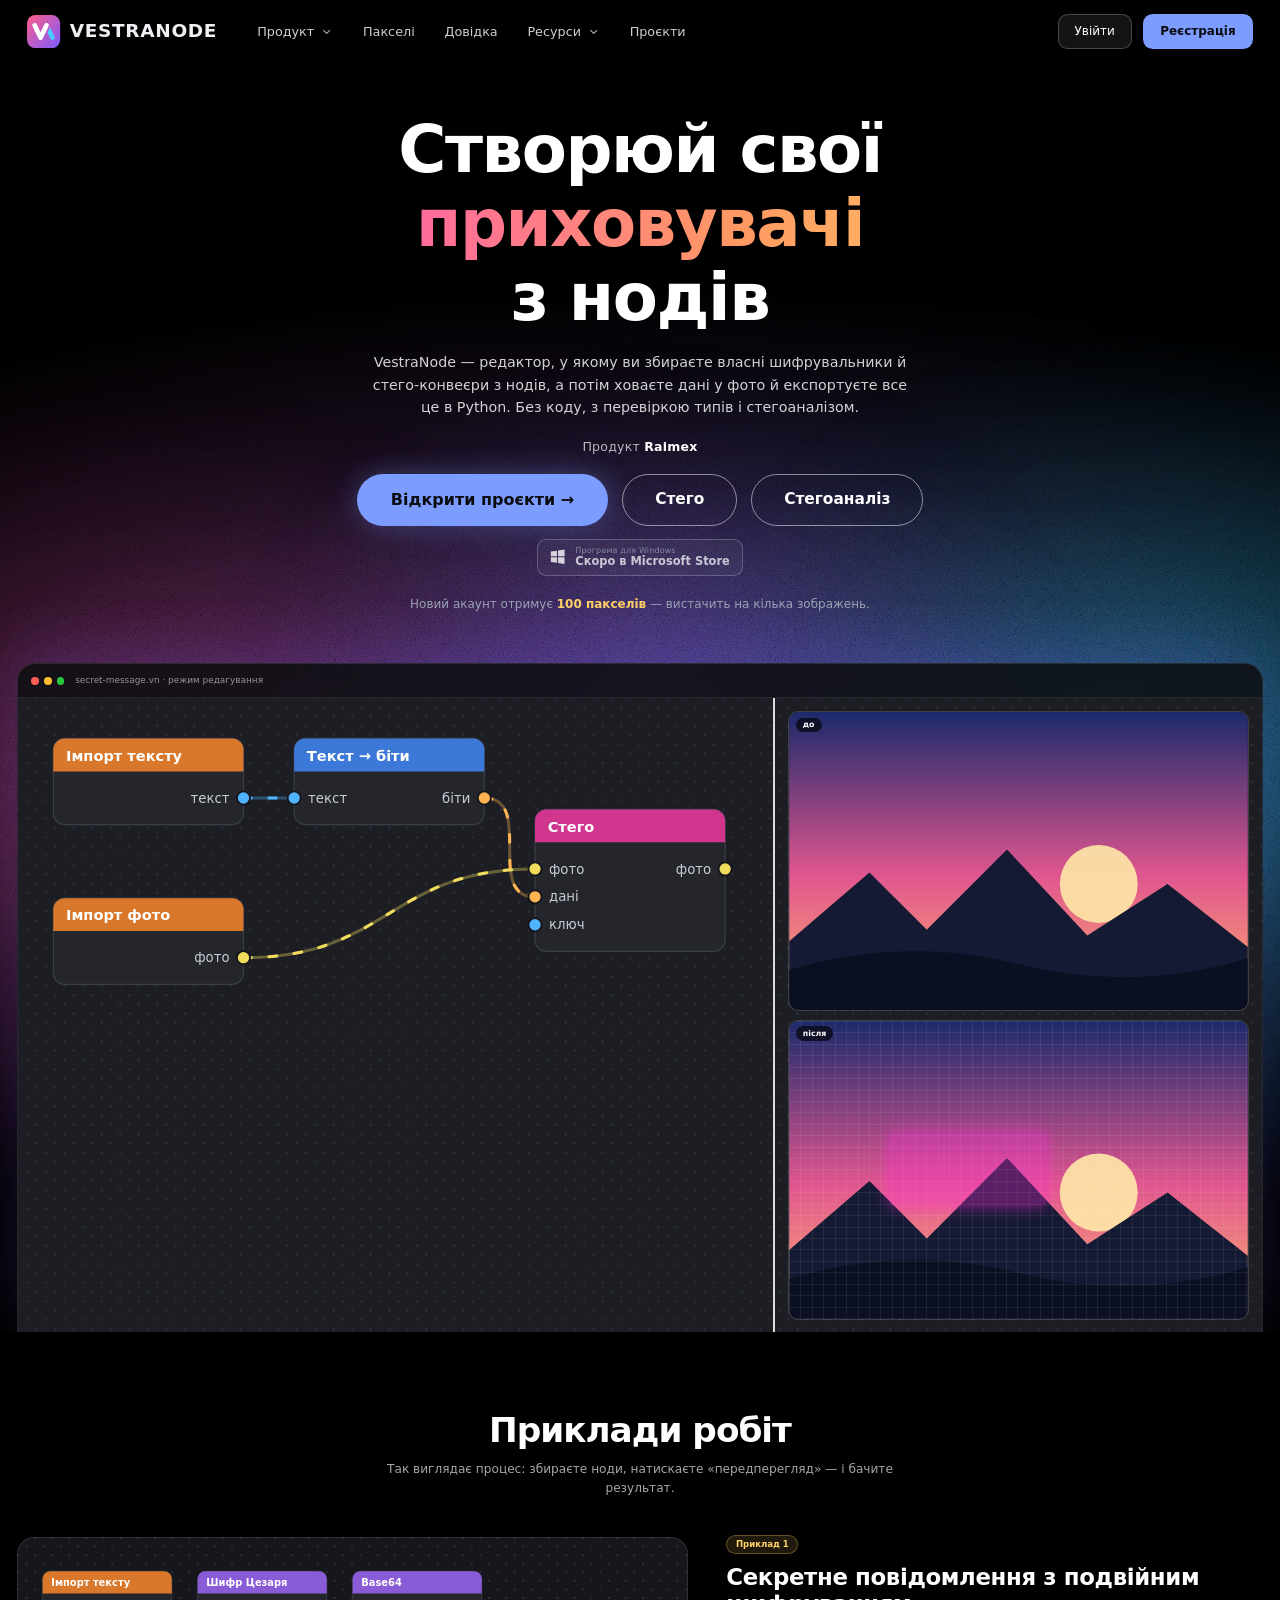
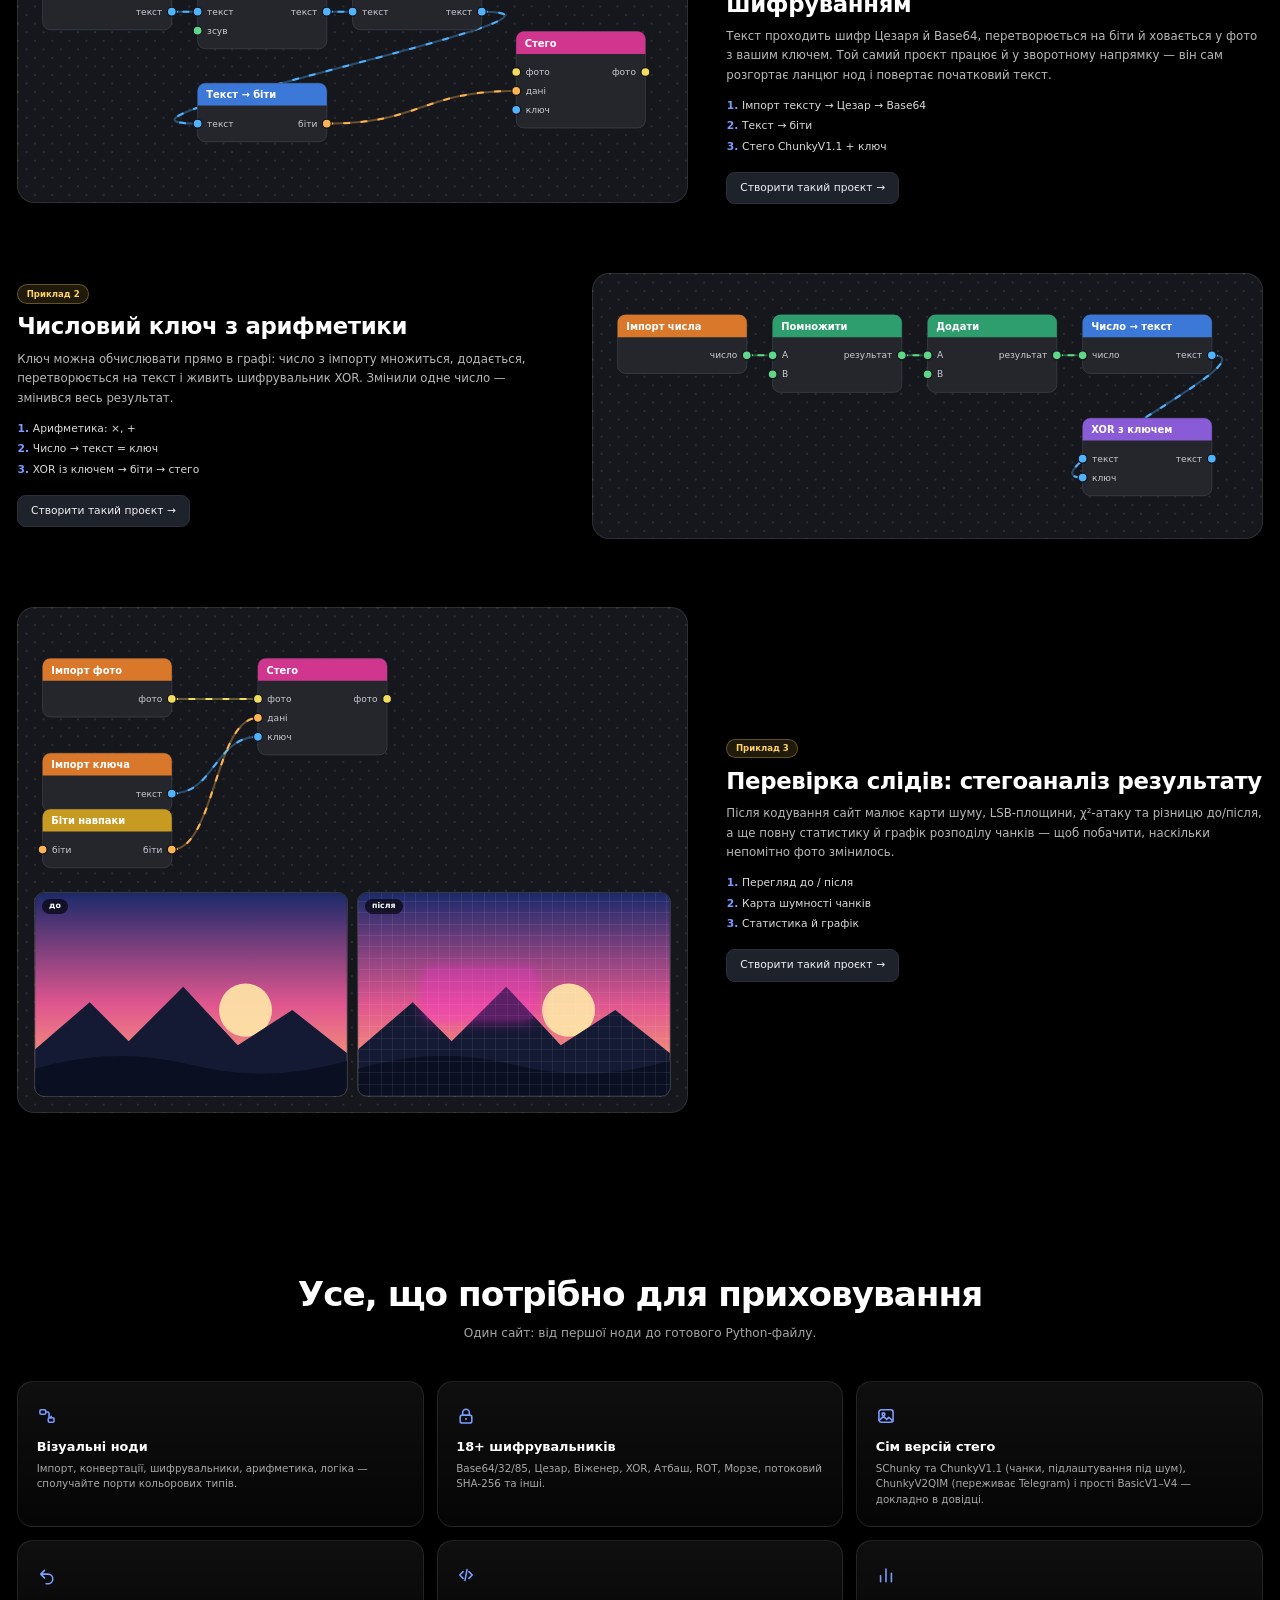
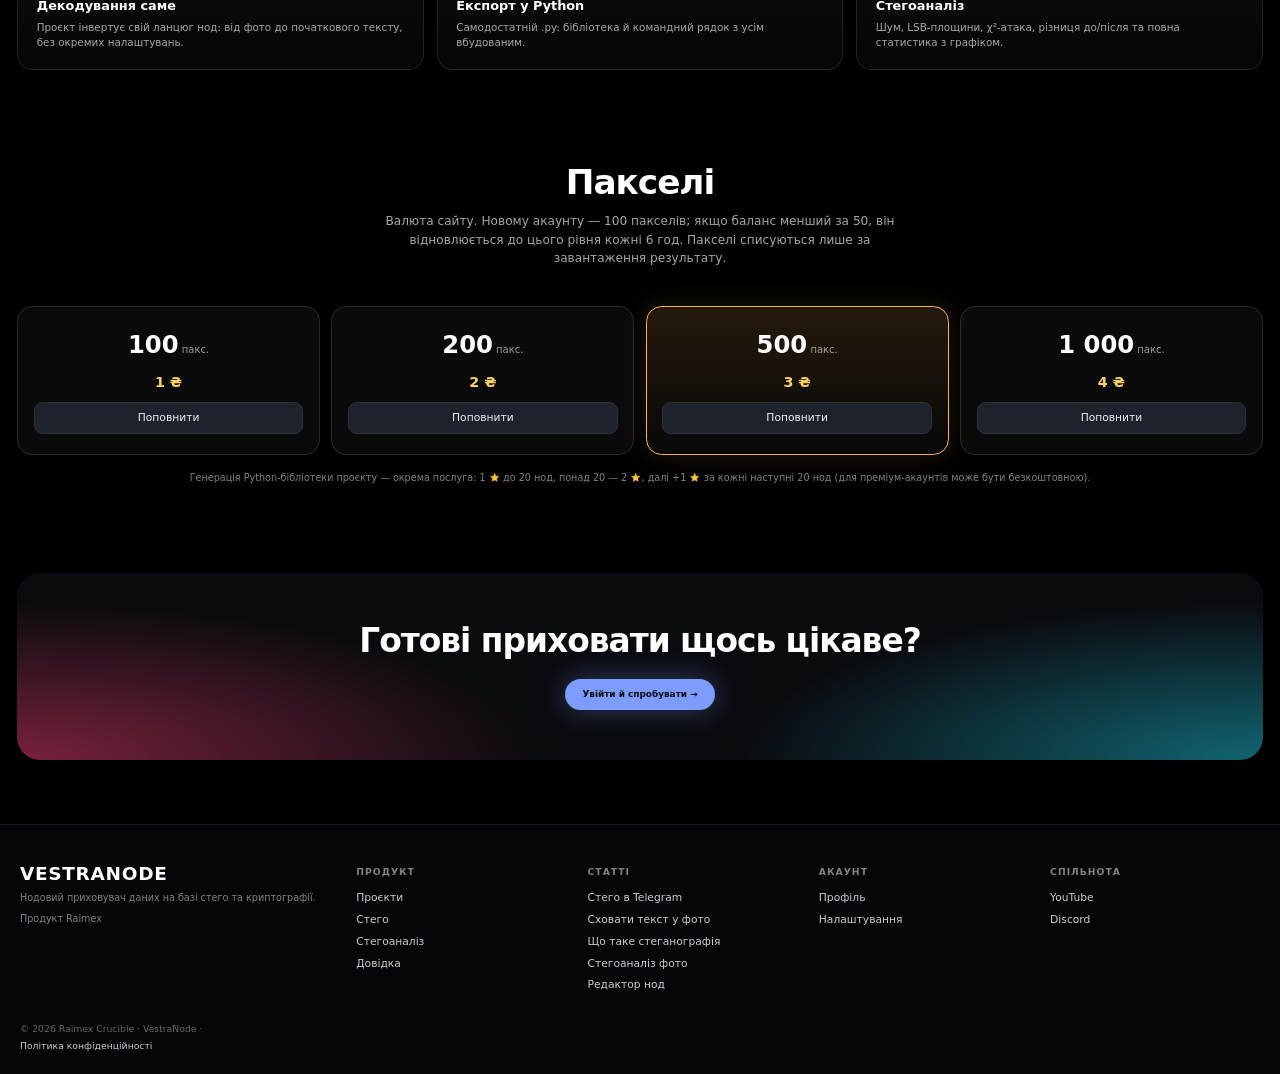
==== commit 376f9df0: "Rename team to Raimex (Raimex Crucible in footers, policy and publisher data) Co-Authored-By: Claude" ====
--- a/index.html
+++ b/index.html
@@ -10,6 +10,10 @@
   <meta name="theme-color" content="#7c9cff">
   <meta name="description" content="VestraNode — редактор, у якому ви збираєте власні шифрувальники й стего-конвеєри з нодів, ховаєте дані у фото й експортуєте все це в Python.">
   <!-- попередній перегляд посилання (Discord, Telegram, соцмережі): назва, опис, мініатюра праворуч; колір смужки Discord береться з theme-color -->
+  <link rel="canonical" href="https://vn.raimex.space/">
+  <meta name="robots" content="index, follow, max-image-preview:large">
+  <meta name="keywords" content="стеганографія, приховати дані у фото, стего Telegram, шифрувальники, візуальне програмування, ноди, стегоаналіз, LSB, DCT, Python експорт">
+  <script type="application/ld+json">{"@context":"https://schema.org","@type":"WebApplication","name":"VestraNode","url":"https://vn.raimex.space/","description":"Редактор нод для створення шифрувальників і стего-конвеєрів: приховування даних у фото (у тому числі стійке до Telegram), стегоаналіз, експорт у Python.","applicationCategory":"SecurityApplication","operatingSystem":"Web","inLanguage":"uk","offers":{"@type":"Offer","price":"0","priceCurrency":"UAH"},"publisher":{"@type":"Organization","name":"Raimex Crucible"}}</script>
   <meta property="og:type" content="website">
   <meta property="og:site_name" content="VestraNode">
   <meta property="og:title" content="VestraNode — нодовий приховувач даних">
@@ -34,6 +38,10 @@
   <link rel="modulepreload" href="js/parts.js">
 </head>
 <body>
+  <noscript>
+    <h1>VestraNode — нодовий приховувач даних</h1>
+    <p>Редактор, у якому ви збираєте власні шифрувальники й стего-конвеєри з нодів, ховаєте дані у фото (у тому числі стійко до надсилання в Telegram), аналізуєте шум і експортуєте проєкт у Python. Для роботи потрібен увімкнений JavaScript.</p>
+  </noscript>
   <header id="topbar"></header>
   <div id="notice"></div>
   <main id="app"></main>
--- a/css/landing.css
+++ b/css/landing.css
@@ -89,7 +89,7 @@
 .band { margin: 5.625rem 1.5rem 0; padding: 4.375rem 1.5rem; text-align: center; border-radius: 2rem; color: #fff; background: radial-gradient(60% 120% at 0% 100%, rgba(255, 61, 113, .45), transparent 70%), radial-gradient(60% 120% at 100% 100%, rgba(25, 211, 232, .45), transparent 70%), #0a0b0f; border: 1px solid rgba(255, 255, 255, .1); display: grid; gap: 1.625rem; justify-items: center; }
 .band h2 { font-size: clamp(1.75rem, 4vw, 2.875rem); font-weight: 800; letter-spacing: -1px; }
 .footer { margin-top: 5.625rem; padding: 3.5rem 1.75rem 1.625rem; color: #fff; border-top: 1px solid rgba(255, 255, 255, .1); background: #050507; }
-.footer-grid { max-width: var(--land); margin: 0 auto; display: grid; grid-template-columns: 1.6fr 1fr 1fr 1fr; gap: 1.875rem; }
+.footer-grid { max-width: var(--land); margin: 0 auto; display: grid; grid-template-columns: 1.5fr 1fr 1fr 1fr 1fr; gap: 1.875rem; }
 .footer h5 { margin: 0 0 0.75rem; font-size: 0.8125rem; text-transform: uppercase; letter-spacing: 1px; color: rgba(255, 255, 255, .5); }
 .footer a { display: block; padding: 0.25rem 0; color: rgba(255, 255, 255, .8); } .footer a:hover { color: var(--accent); }
 .footer .fine { text-align: left; margin: 0.625rem 0 0; }
@@ -102,3 +102,12 @@
 }
 @media (max-width: 560px) { .features, .packs { grid-template-columns: 1fr; } }
 :root[data-theme="light"] body[data-page="home"] #topbar .nav a, :root[data-theme="light"] body[data-page="home"] #topbar .logo { color: #fff; }
+
+/* ---- посилання на програму для Windows (Microsoft Store) */
+.store-badge { display: inline-flex; align-items: center; gap: 0.7rem; margin-top: 1.1rem; padding: 0.55rem 1.1rem 0.55rem 0.9rem; border-radius: 0.8rem; border: 1px solid rgba(255, 255, 255, 0.28); background: rgba(255, 255, 255, 0.06); color: var(--text); text-decoration: none; transition: background 0.15s, border-color 0.15s, transform 0.15s; text-align: left; }
+.store-badge .ic { width: 1.7rem; height: 1.7rem; color: #fff; flex: none; }
+.store-badge span { display: grid; line-height: 1.15; }
+.store-badge small { font-size: 0.7rem; color: var(--muted); letter-spacing: 0.02em; }
+.store-badge b { font-size: 1rem; font-weight: 700; }
+a.store-badge:hover { background: rgba(255, 255, 255, 0.14); border-color: #fff; transform: translateY(-1px); }
+.store-badge.soon { opacity: 0.8; cursor: default; }
--- a/css/extra.css
+++ b/css/extra.css
@@ -47,13 +47,12 @@
 .help-item { text-align: left; padding: 0.5rem 0.75rem; border-radius: 0.625rem; border: 0; background: transparent; color: var(--text); font-size: 0.9062rem; }
 .help-item:hover { background: var(--card-2); }
 .help-item.on { background: color-mix(in srgb, var(--accent) 18%, transparent); color: var(--accent-ink); font-weight: 600; }
-.help-page { container-type: inline-size; }
 .help-content { display: flex; justify-content: center; gap: clamp(1rem, 2vw, 4rem); min-width: 0; padding: 0 clamp(1rem, 2vw, 5rem); }
 .help-main { padding: 2.25rem clamp(1rem, 2vw, 3rem) 5.625rem; flex: 0 1 84rem; min-width: 0; }
 .help-toc { display: none; flex: 0 0 22rem; position: sticky; top: var(--header-h); align-self: flex-start; padding: 2.4rem 0 2rem; gap: 0.1875rem; max-height: calc(100vh - var(--header-h)); overflow-y: auto; }
 .help-toc .help-item { display: block; }
 .help-toc-gap { margin-top: 1.25rem; }
-@container (min-width: 130rem) { .help-toc { display: grid; align-content: start; } }
+@media (min-width: 130rem) { .help-toc { display: grid; align-content: start; } }
 .help-crumb { color: var(--muted); font-size: 0.8438rem; margin-bottom: 0.625rem; }
 .help-main h1 { font-size: 2rem; letter-spacing: -0.0312rem; margin-bottom: 1.25rem; }
 .help-body { display: grid; gap: 0.875rem; font-size: 1rem; line-height: 1.65; }
@@ -287,3 +286,94 @@
 @media (max-width: 860px) { .burger-btn { display: grid; } .burger-menu { right: 0.875rem; } }
 @media (max-width: 600px) { .logo-text { display: none; } #topbar { gap: 0.5rem; } .top-right { gap: 0.5rem; margin-left: auto; } .top-right .btn { padding: 0.55rem 0.9rem; } }
 @media (min-width: 861px) { .burger-menu { display: none; } }
+
+/* ---- помічник у довідці (праворуч; на вузьких екранах — плаваюча панель за кнопкою) */
+.help-content.has-chat .help-toc { display: none !important; }
+.help-chat { display: flex; flex-direction: column; min-height: 0; background: var(--card); border: 1px solid var(--line); border-radius: 1rem; overflow: hidden; }
+.as-head { display: flex; align-items: center; gap: 0.5rem; padding: 0.75rem 0.875rem; border-bottom: 1px solid var(--line); }
+.as-head > div { flex: 1; display: grid; gap: 0.125rem; min-width: 0; }
+.as-head small { color: var(--muted); font-size: 0.9rem; }
+.as-head b { font-size: 1.2rem; }
+.as-clear, .as-close { background: transparent; border: 0; color: var(--muted); font-size: 1rem; padding: 0.25rem 0.5rem; border-radius: 0.5rem; cursor: pointer; }
+.as-clear:hover, .as-close:hover { background: var(--card-2); color: var(--text); }
+.as-list { flex: 1; min-height: 0; overflow-y: auto; padding: 0.875rem; display: flex; flex-direction: column; gap: 0.625rem; }
+.as-hello { display: grid; gap: 0.75rem; color: var(--muted); font-size: 1.1rem; line-height: 1.55; }
+.as-hello p { margin: 0; }
+.as-chips { display: grid; gap: 0.375rem; }
+.as-chip { text-align: left; padding: 0.5rem 0.75rem; border-radius: 0.75rem; border: 1px solid var(--line); background: var(--card-2); color: var(--text); font-size: 1.05rem; cursor: pointer; }
+.as-chip:hover { border-color: var(--accent); }
+.as-msg { max-width: 92%; padding: 0.5625rem 0.75rem; border-radius: 0.875rem; font-size: 1.1rem; line-height: 1.55; overflow-wrap: anywhere; }
+.as-msg p { margin: 0; } .as-msg p + p, .as-msg ul, .as-msg ol { margin-top: 0.375rem; }
+.as-msg ul, .as-msg ol { margin-bottom: 0; padding-left: 1.2rem; display: grid; gap: 0.2rem; }
+.as-msg code { font: 1.02rem ui-monospace, Consolas, monospace; background: color-mix(in srgb, var(--text) 10%, transparent); padding: 0 0.25rem; border-radius: 0.25rem; }
+.as-msg.user { align-self: flex-end; background: var(--accent); color: var(--on-accent); white-space: pre-wrap; }
+.as-msg.assistant { align-self: flex-start; background: var(--card-2); border: 1px solid var(--line); }
+.as-msg.err { align-self: stretch; max-width: 100%; background: color-mix(in srgb, #ff5d73 14%, transparent); border: 1px solid color-mix(in srgb, #ff5d73 40%, transparent); }
+.as-wait { display: flex; gap: 0.25rem; padding: 0.75rem 0.875rem; }
+.as-wait span { width: 0.4rem; height: 0.4rem; border-radius: 50%; background: var(--muted); animation: as-dot 1.1s ease-in-out infinite; }
+.as-wait span:nth-child(2) { animation-delay: 0.18s; } .as-wait span:nth-child(3) { animation-delay: 0.36s; }
+@keyframes as-dot { 0%, 80%, 100% { opacity: 0.25; transform: translateY(0); } 40% { opacity: 1; transform: translateY(-0.2rem); } }
+.as-foot { display: flex; gap: 0.5rem; align-items: flex-end; padding: 0.625rem; border-top: 1px solid var(--line); }
+.as-input { font-size: 1.1rem; flex: 1; min-width: 0; resize: none; max-height: 8.75rem; line-height: 1.4; }
+.as-send { flex: none; }
+.as-launch { display: none; }
+@media (min-width: 90rem) {
+  .help-content.has-chat .help-chat { position: sticky; top: calc(var(--header-h) + 1rem); align-self: flex-start; flex: 0 0 33rem; height: calc(100vh - var(--header-h) - 2rem); margin: 1rem 0; }
+  .help-chat .as-close { display: none; }
+}
+@media (max-width: 89.99rem) {
+  .help-chat { display: none; position: fixed; right: 1rem; bottom: 4.5rem; width: min(36rem, calc(100vw - 2rem)); height: min(46rem, 80vh); z-index: 60; box-shadow: 0 1rem 3rem rgba(0, 0, 0, 0.45); }
+  .help-chat.open { display: flex; }
+  .as-launch { display: inline-flex; position: fixed; right: 1rem; bottom: 1rem; z-index: 60; box-shadow: 0 0.5rem 1.5rem rgba(0, 0, 0, 0.4); }
+}
+.as-model { padding: 0.375rem 0.75rem 0.5rem; font-size: 0.9rem; color: var(--muted); text-align: center; overflow-wrap: anywhere; }
+.as-w { opacity: 0; transition: opacity 0.45s ease; }
+.as-w.on { opacity: 1; }
+@media (prefers-reduced-motion: reduce) { .as-w { transition: none; opacity: 1; } }
+.as-msg a.as-link { color: var(--accent); text-decoration: underline; text-underline-offset: 0.14em; cursor: pointer; }
+.as-msg a.as-link:hover { filter: brightness(1.2); }
+.as-status { margin: 0 0.75rem 0.5rem; padding: 0.5rem 0.75rem; border-radius: 0.75rem; font-size: 0.95rem; line-height: 1.45; color: var(--muted); background: var(--card-2); border: 1px dashed var(--line); }
+.as-status[data-kind="down"], .as-status[data-kind="off"] { color: var(--text); border-color: color-mix(in srgb, #ffb454 55%, transparent); }
+.as-status[data-kind="wait"]::after { content: ''; display: inline-block; width: 0.35rem; height: 0.35rem; margin-left: 0.4rem; border-radius: 50%; background: var(--muted); animation: as-dot 1.1s ease-in-out infinite; }
+.as-input:disabled, .as-send:disabled { opacity: 0.55; cursor: not-allowed; }
+
+.op-thumb { width: 3.4rem; height: 2.4rem; object-fit: cover; border-radius: 0.375rem; border: 1px solid var(--line); display: block; }
+
+/* ---- настільна програма (Windows): вкладки як у Figma */
+html.desktop { --header-h: 2.5rem; }
+html.desktop body { overflow-x: hidden; }
+#topbar.dt-bar { display: flex; align-items: flex-end; gap: 0.5rem; height: var(--header-h); padding: 0 0.5rem 0 0.75rem; background: #08090c; border-bottom: 1px solid var(--line); -webkit-app-region: drag; user-select: none;
+  padding-right: calc(100vw - env(titlebar-area-width, 100vw) + 0.5rem); position: sticky; top: 0; z-index: 90; backdrop-filter: none; }
+.dt-bar a, .dt-bar button { -webkit-app-region: no-drag; }
+.dt-logo { align-self: center; width: 1.4rem; height: 1.4rem; flex: none; margin-right: 0.25rem; }
+.dt-logo svg { width: 100%; height: 100%; display: block; }
+.dt-tabs { display: flex; align-items: flex-end; gap: 0.125rem; min-width: 0; height: 100%; overflow-x: auto; scrollbar-width: none; }
+.dt-tabs::-webkit-scrollbar { display: none; }
+.dt-tab { display: inline-flex; align-items: center; gap: 0.45rem; height: 2.05rem; padding: 0 0.75rem; border-radius: 0.5rem 0.5rem 0 0; color: var(--muted); font-size: 0.8125rem; font-weight: 600; white-space: nowrap; text-decoration: none; max-width: 14rem; border: 1px solid transparent; border-bottom: 0; }
+.dt-tab span { overflow: hidden; text-overflow: ellipsis; }
+.dt-tab .ic { width: 1rem; height: 1rem; flex: none; }
+.dt-tab:hover { background: color-mix(in srgb, var(--text) 7%, transparent); color: var(--text); }
+.dt-tab.on { background: var(--bg); color: var(--text); border-color: var(--line); height: 2.2rem; }
+.dt-tab.proj .dt-x { display: inline-grid; place-items: center; width: 1.1rem; height: 1.1rem; margin-left: 0.15rem; border: 0; border-radius: 0.3rem; background: transparent; color: var(--muted); padding: 0; cursor: pointer; }
+.dt-tab.proj .dt-x .ic { width: 0.7rem; height: 0.7rem; }
+.dt-tab.proj .dt-x:hover { background: color-mix(in srgb, var(--text) 16%, transparent); color: var(--text); }
+.dt-sep { width: 1px; height: 1.1rem; background: var(--line); align-self: center; margin: 0 0.35rem; flex: none; }
+.dt-add { align-self: center; display: inline-grid; place-items: center; width: 1.7rem; height: 1.7rem; border: 0; border-radius: 0.45rem; background: transparent; color: var(--muted); cursor: pointer; margin-left: 0.15rem; }
+.dt-add:hover { background: color-mix(in srgb, var(--text) 12%, transparent); color: var(--text); }
+.dt-spacer { flex: 1; min-width: 1rem; }
+.dt-acc { align-self: center; display: inline-flex; align-items: center; gap: 0.4rem; height: 1.7rem; padding: 0 0.7rem; border-radius: 999px; border: 1px solid var(--line); background: var(--card-2); color: var(--text); font-size: 0.78rem; font-weight: 600; cursor: pointer; }
+.dt-acc:hover { border-color: var(--accent); }
+.dt-acc .ic { width: 0.95rem; height: 0.95rem; }
+.dt-menu { position: fixed; z-index: 200; width: 19rem; padding: 0.4rem; border-radius: 0.8rem; background: var(--card); border: 1px solid var(--line); box-shadow: 0 1rem 3rem rgba(0, 0, 0, 0.5); display: grid; gap: 0.1rem; }
+.dt-menu-head { display: grid; gap: 0.1rem; padding: 0.6rem 0.7rem 0.7rem; border-bottom: 1px solid var(--line); margin-bottom: 0.25rem; }
+.dt-menu-head small { color: var(--muted); font-size: 0.74rem; }
+.dt-menu-item { display: flex; align-items: center; gap: 0.6rem; padding: 0.55rem 0.7rem; border: 0; border-radius: 0.5rem; background: transparent; color: var(--text); font-size: 0.84rem; text-align: left; cursor: pointer; }
+.dt-menu-item:hover { background: var(--card-2); }
+.dt-menu-item .ic { width: 1rem; height: 1rem; color: var(--muted); }
+
+/* ---- адмін-панель: повний перегляд розмови з помічником */
+.chat-log { display: flex; flex-direction: column; gap: 1rem; max-height: 56vh; overflow-y: auto; padding: 0.875rem; border: 1px solid var(--line); border-radius: 0.875rem; background: var(--bg); }
+.chat-turn { display: flex; flex-direction: column; gap: 0.4rem; }
+.chat-meta { font-size: 0.75rem; color: var(--muted); text-align: center; overflow-wrap: anywhere; }
+.chat-log .as-msg { max-width: 86%; font-size: 0.95rem; }
+.chat-log .as-msg.err { max-width: 100%; }
